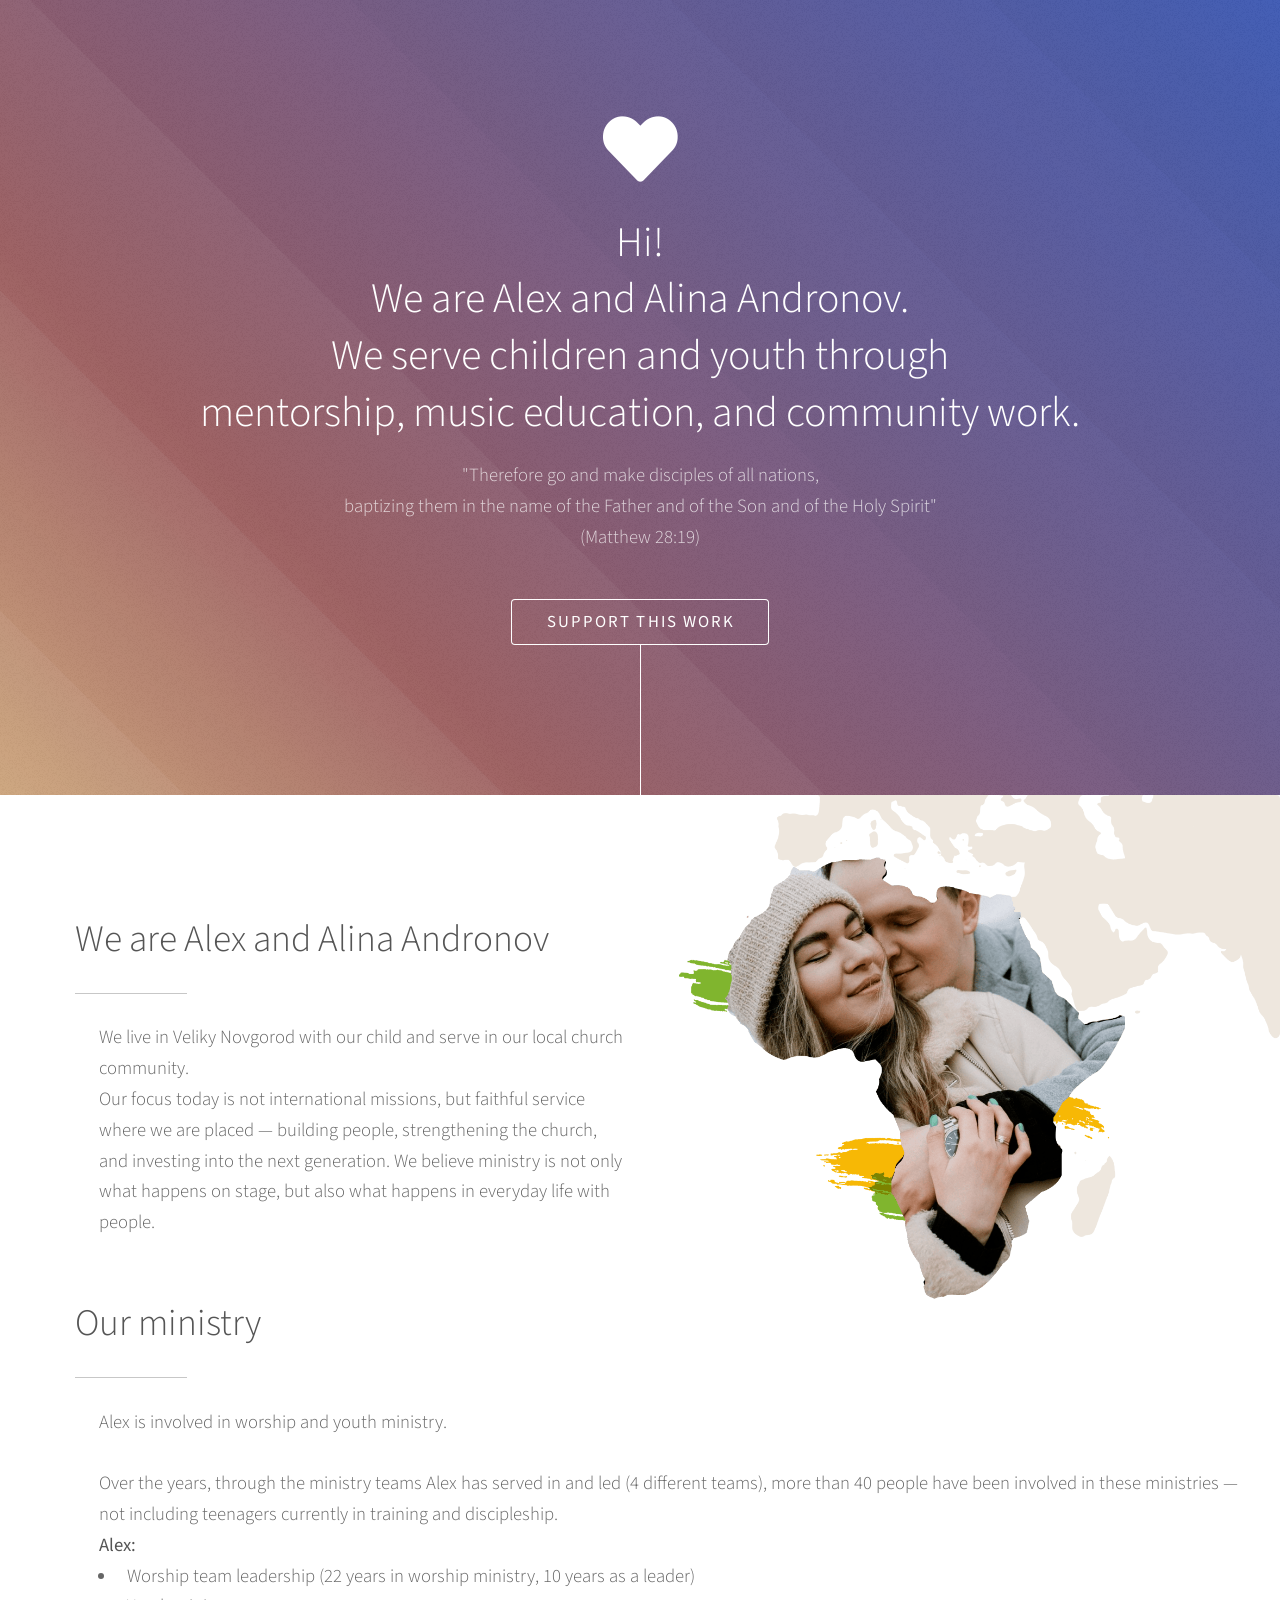
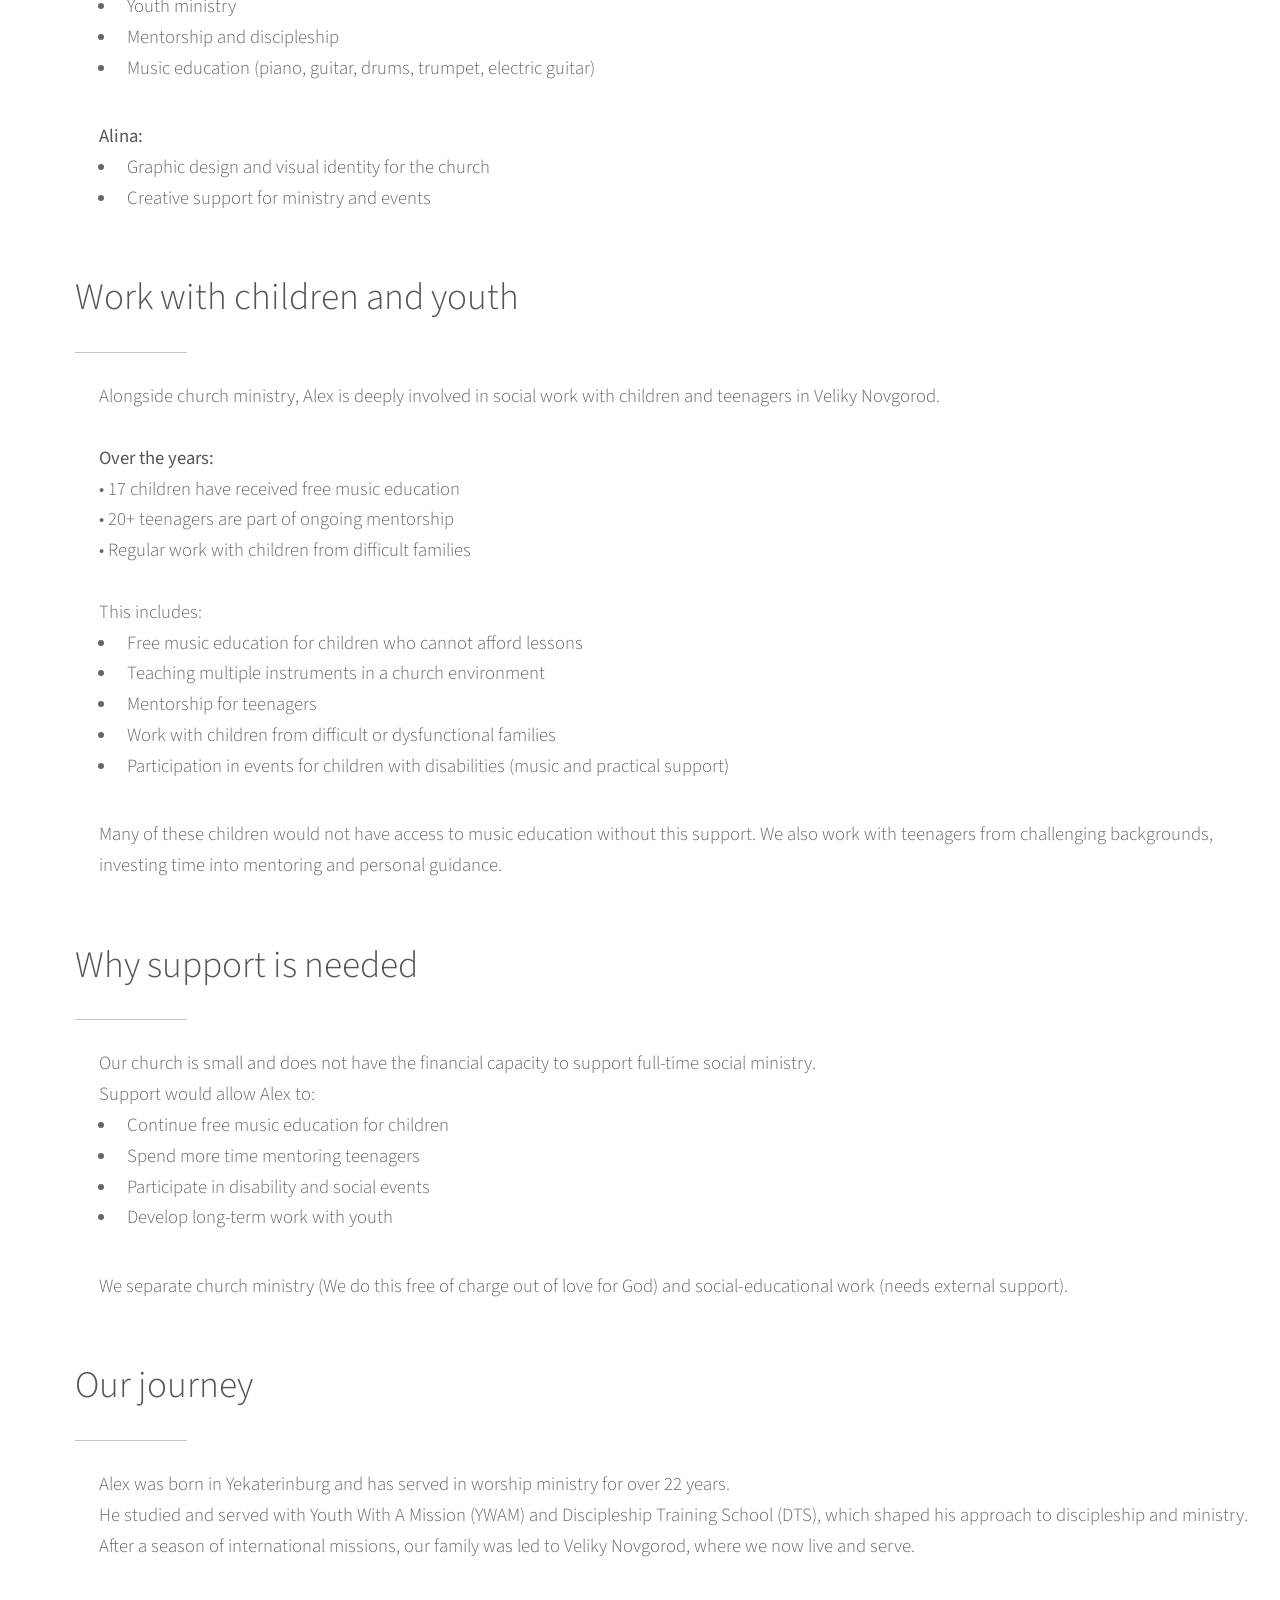
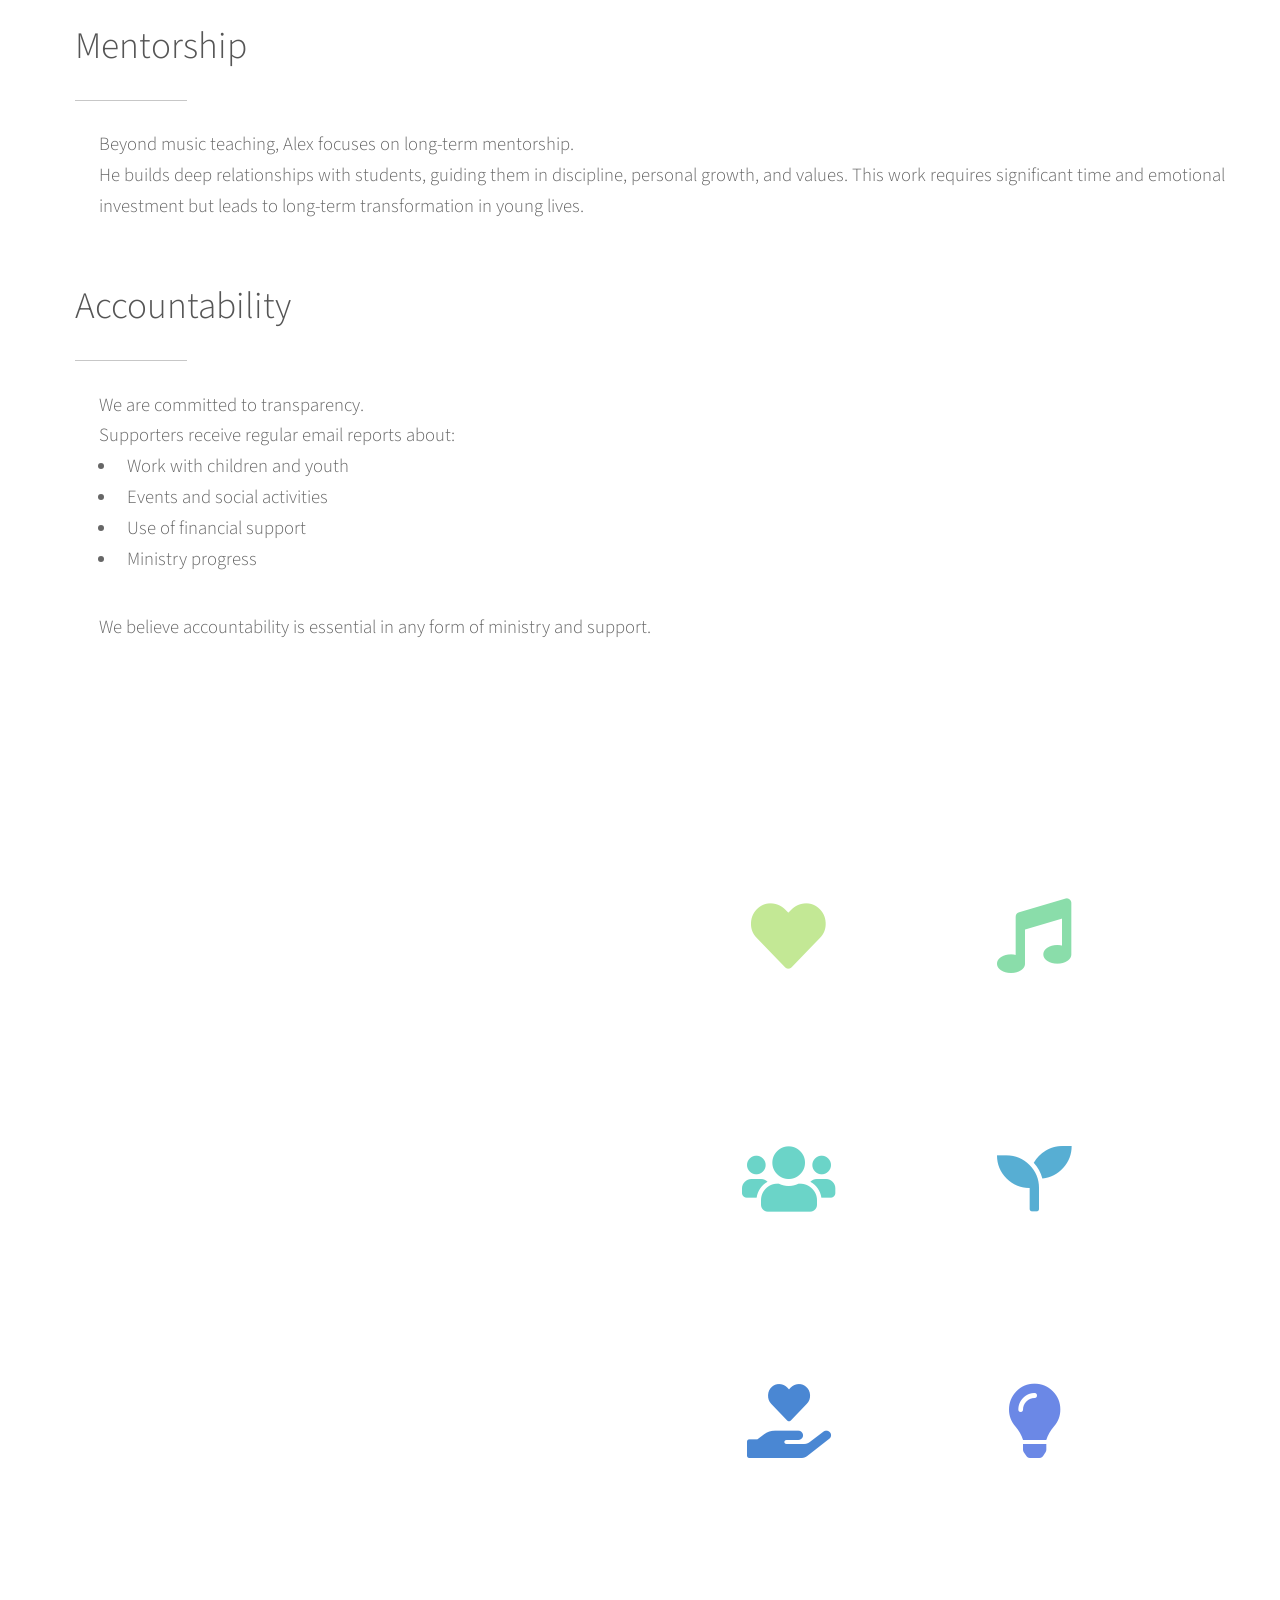
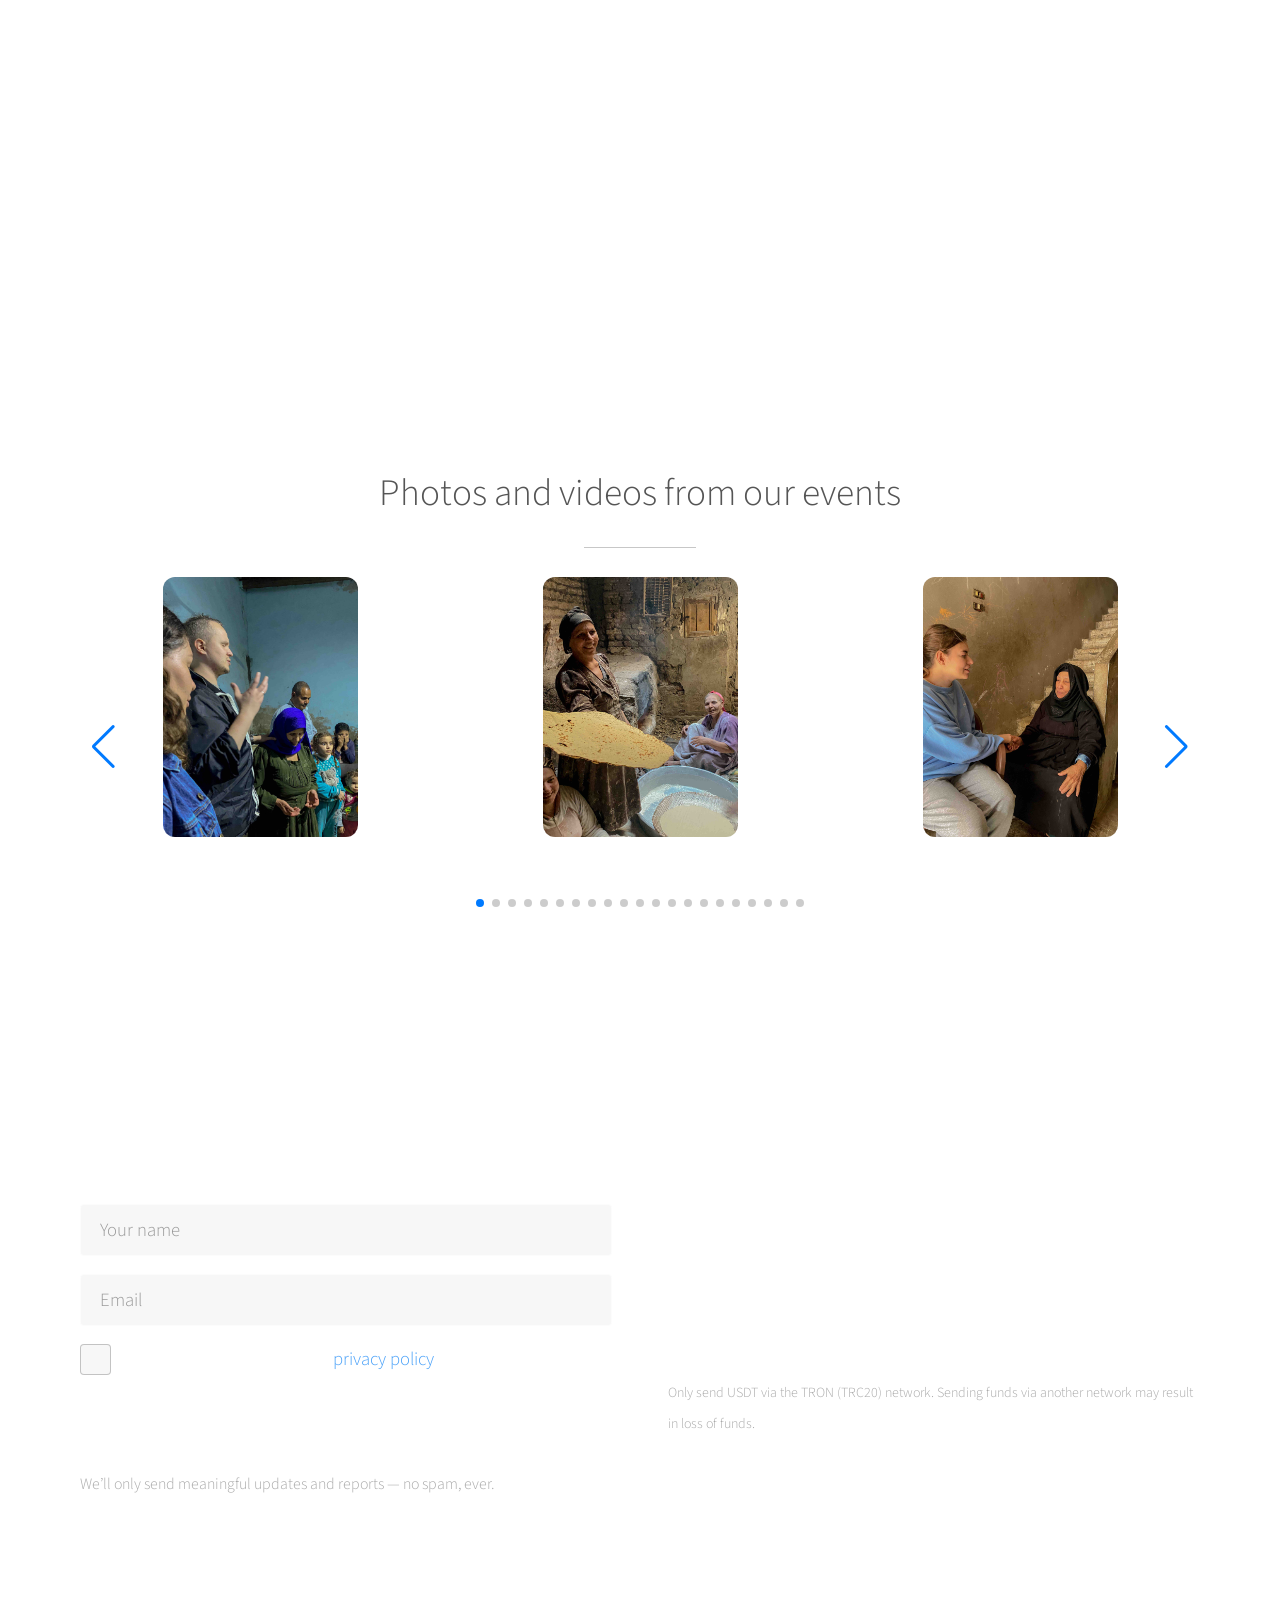
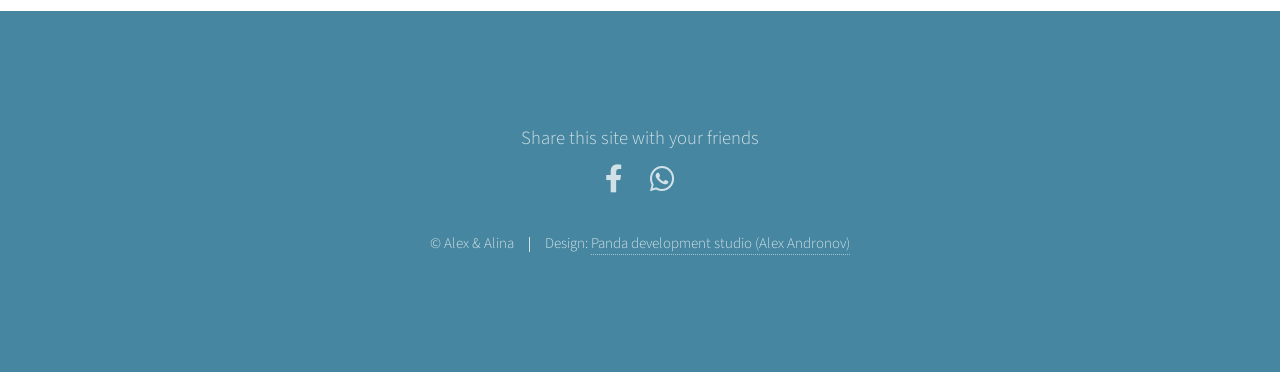
==== index.html @ 43c61931 "download_21_04_2026-1" ====
<!DOCTYPE HTML>

<html>
	<head>
		<title>Alex & Alina Andronov | Ministry, Teaching & Mentorship</title>

<meta charset="utf-8" />
<meta name="viewport" content="width=device-width, initial-scale=1, user-scalable=no" />

<meta name="description" content="Alex and Alina Andronov serve in local church ministry in Veliky Novgorod. Music education, worship leadership, youth mentoring, creative design, and social work with children and teenagers. Follow our journey and support our mission." />

<meta name="keywords" content="Alex and Alina Andronov, ministry, church, worship, mentorship, music education, youth ministry, Veliky Novgorod, discipleship, social work, Christian service" />

<meta name="author" content="Alex & Alina Andronov" />

<!-- IMPORTANT: new canonical URL -->
<link rel="canonical" href="https://alexandrandronov.github.io/alexandr_and_alina_missionaries/" />

<link rel="icon" type="image/x-icon" href="images/World.png" />

<!-- Open Graph -->
<meta property="og:type" content="website" />
<meta property="og:site_name" content="Alex & Alina Ministry" />
<meta property="og:title" content="Alex & Alina Andronov | Ministry, Teaching & Mentorship" />
<meta property="og:description" content="Church ministry, music education, youth mentoring, and social work with children in Veliky Novgorod. Follow our mission and support our work." />
<meta property="og:url" content="https://alexandrandronov.github.io/alexandr_and_alina_missionaries/" />
<meta property="og:image" content="https://alexandrandronov.github.io/alexandr_and_alina_missionaries/images/a_and_a.png" />
<meta property="og:image:width" content="1200" />
<meta property="og:image:height" content="630" />

<!-- Twitter Card -->
<meta name="twitter:card" content="summary_large_image" />
<meta name="twitter:title" content="Alex & Alina Andronov | Ministry & Mentorship" />
<meta name="twitter:description" content="Worship ministry, music education, youth mentoring, and creative service in Veliky Novgorod." />
<meta name="twitter:image" content="https://alexandrandronov.github.io/alexandr_and_alina_missionaries/images/a_and_a.png" />



<link rel="stylesheet" href="assets/css/main.css" />
<noscript><link rel="stylesheet" href="assets/css/noscript.css" /></noscript>






		<!-- Yandex.Metrika counter -->
		<script type="text/javascript" >
		   (function(m,e,t,r,i,k,a){m[i]=m[i]||function(){(m[i].a=m[i].a||[]).push(arguments)};
		   m[i].l=1*new Date();
		   for (var j = 0; j < document.scripts.length; j++) {if (document.scripts[j].src === r) { return; }}
		   k=e.createElement(t),a=e.getElementsByTagName(t)[0],k.async=1,k.src=r,a.parentNode.insertBefore(k,a)})
		   (window, document, "script", "https://mc.yandex.ru/metrika/tag.js", "ym");

		   ym(91811113, "init", {
		        clickmap:true,
		        trackLinks:true,
		        accurateTrackBounce:true,
		        webvisor:true
		   });
		</script>
		<noscript><div><img src="https://mc.yandex.ru/watch/91811113" style="position:absolute; left:-9999px;" alt="" /></div></noscript>
		<!-- /Yandex.Metrika counter -->





		<link rel="stylesheet" href="https://cdn.jsdelivr.net/npm/swiper@10/swiper-bundle.min.css"/>
<!-- Стили Fancybox -->
		<link rel="stylesheet" href="https://cdn.jsdelivr.net/npm/@fancyapps/ui@4.0/dist/fancybox.css" />


	</head>


	<body class="is-preload">

		<!-- Header -->
			<section id="header">
				<div class="inner">
					<span class="icon solid major far fa-heart"></span>
					<h1>Hi! <br>We are Alex and Alina Andronov. <br style="display: block;"><stong>We serve children and youth through <br> mentorship, music education, and community work.</stong></h1>
					<p>"Therefore go and make disciples of all nations,<br> baptizing them in the name of the Father and of the Son and of the Holy Spirit" <br>(Matthew 28:19)</p>
					<ul class="actions special">
						<li><a href="#four" class="button">Support this work</a></li>
					</ul>
				</div>
			</section>

		<!-- One -->
	<section id="one" class="main style1">
  <div style="width: 100%;" class="container main_div_1">
    <div class="row gtr-150">

      <!-- 🔹 БЛОК 1: КТО МЫ СЕЙЧАС -->
      <div class="learning_dts col-6 col-12-medium">
        <header class="major">
          <h2>We are Alex and Alina Andronov</h2>
        </header>

        <div class="section_show_more" style="padding: 0 24px;">
          We live in Veliky Novgorod with our child and serve in our local church community.

          <div class="hide_content">
            Our focus today is not international missions, but faithful service where we are placed — building people, strengthening the church, and investing into the next generation.

            We believe ministry is not only what happens on stage, but also what happens in everyday life with people.
          </div>
        </div>
      </div>

      <!-- фото -->
      <div style="margin: 0; padding: 0;" class="col-6 col-12-medium imp-medium">
        <span style="padding: 0; margin: 0;" class="image fit">
          <img src="images/a_and_a.png" alt="" />
        </span>
      </div>
    </div>

    <!-- 🔹 БЛОК 2: СЛУЖЕНИЕ -->
   <div style="margin-top: 0; margin-bottom: 60px;" class="learning_dts_2 col-6 col-12-medium section_show_more">

  <header class="major">
    <h2>Our ministry</h2>
  </header>

  <div style="padding: 0 24px;">
    Alex is involved in worship and youth ministry.

    <br><br>

    Over the years, through the ministry teams Alex has served in and led (4 different teams), more than 40 people have been involved in these ministries — not including teenagers currently in training and discipleship.

    <div class="hide_content">

      <strong>Alex:</strong>
      <ul>
        <li>Worship team leadership (22 years in worship ministry, 10 years as a leader)</li>
        <li>Youth ministry</li>
        <li>Mentorship and discipleship</li>
        <li>Music education (piano, guitar, drums, trumpet, electric guitar)</li>
      </ul>

      <strong>Alina:</strong>
      <ul>
        <li>Graphic design and visual identity for the church</li>
        <li>Creative support for ministry and events</li>
      </ul>

    </div>
  </div>

</div>

    <!-- 🔹 БЛОК 3: ДЕТИ И СОЦИАЛЬНАЯ РАБОТА -->
  <div style="margin-top: 0; margin-bottom: 60px;" class="learning_dts_2 col-6 col-12-medium section_show_more">

  <header class="major">
    <h2>Work with children and youth</h2>
  </header>

  <div style="padding: 0 24px;">

    Alongside church ministry, Alex is deeply involved in social work with children and teenagers in Veliky Novgorod.

    <br><br>

    <strong>Over the years:</strong><br>
    • 17 children have received free music education<br>
    • 20+ teenagers are part of ongoing mentorship<br>
    • Regular work with children from difficult families

    <div class="hide_content">

      <br>
      This includes:
      <ul>
        <li>Free music education for children who cannot afford lessons</li>
        <li>Teaching multiple instruments in a church environment</li>
        <li>Mentorship for teenagers</li>
        <li>Work with children from difficult or dysfunctional families</li>
        <li>Participation in events for children with disabilities (music and practical support)</li>
      </ul>

      Many of these children would not have access to music education without this support.

      We also work with teenagers from challenging backgrounds, investing time into mentoring and personal guidance.

    </div>
  </div>

</div>

    <!-- 🔹 БЛОК 4: ПОЧЕМУ НУЖНА ПОДДЕРЖКА -->
    <div style="margin-top: 0; margin-bottom: 60px;" class="learning_dts_2 col-6 col-12-medium section_show_more">

      <header class="major">
        <h2>Why support is needed</h2>
      </header>

      <div style="padding: 0 24px;">
        Our church is small and does not have the financial capacity to support full-time social ministry.

        <div class="hide_content">

          Support would allow Alex to:
          <ul>
            <li>Continue free music education for children</li>
            <li>Spend more time mentoring teenagers</li>
            <li>Participate in disability and social events</li>
            <li>Develop long-term work with youth</li>
          </ul>

          We separate church ministry (We do this free of charge out of love for God) and social-educational work (needs external support).

        </div>
      </div>


    </div>

    <!-- 🔹 БЛОК 5: ПУТЬ -->
    <div style="margin-top: 0; margin-bottom: 60px;" class="learning_dts_2 col-6 col-12-medium section_show_more">

      <header class="major">
        <h2>Our journey</h2>
      </header>

      <div style="padding: 0 24px;">
        Alex was born in Yekaterinburg and has served in worship ministry for over 22 years.

        <div class="hide_content">
          He studied and served with Youth With A Mission (YWAM) and Discipleship Training School (DTS), which shaped his approach to discipleship and ministry.

          After a season of international missions, our family was led to Veliky Novgorod, where we now live and serve.
        </div>
      </div>

    </div>

    <!-- 🔹 БЛОК 6: НАСТАВНИЧЕСТВО -->
    <div style="margin-top: 0; margin-bottom: 60px;" class="learning_dts_2 col-6 col-12-medium section_show_more">

      <header class="major">
        <h2>Mentorship</h2>
      </header>

      <div style="padding: 0 24px;">
        Beyond music teaching, Alex focuses on long-term mentorship.

        <div class="hide_content">
          He builds deep relationships with students, guiding them in discipline, personal growth, and values.

          This work requires significant time and emotional investment but leads to long-term transformation in young lives.
        </div>
      </div>

    </div>

    <!-- 🔹 БЛОК 7: ПОДОТЧЕТНОСТЬ -->
    <div style="margin-top: 0; margin-bottom: 60px;" class="learning_dts_2 col-6 col-12-medium section_show_more">

      <header class="major">
        <h2>Accountability</h2>
      </header>

      <div style="padding: 0 24px;">
        We are committed to transparency.

        <div class="hide_content">
          Supporters receive regular email reports about:
          <ul>
            <li>Work with children and youth</li>
            <li>Events and social activities</li>
            <li>Use of financial support</li>
            <li>Ministry progress</li>
          </ul>

          We believe accountability is essential in any form of ministry and support.
        </div>
      </div>


    </div>

  </div>
</section>





<!-- Two -->
<section id="two" class="main style2">
  <div class="container">
    <div class="row gtr-150">

      <div class="col-6 col-12-medium">

        <header class="header_for_mobile major">
          <h2>How we serve in practice</h2>
        </header>

        <br>

        <header class="header_for_mobile major">
          <h3>Alex</h3>
        </header>

        <p><b>Areas of ministry and service:</b></p>

        <ul>
          <li>Worship ministry leadership in the local church</li>
          <li>Music education as part of discipleship and mentoring</li>
          <li>Youth ministry and personal guidance</li>
          <li>Mentorship and long-term discipleship relationships</li>
        </ul>

        <p>
          Music is not just a skill — it is a tool for building relationships, shaping character, and walking alongside people in their personal growth journey.
        </p>

        <header class="header_for_mobile major">
          <h3>Alina</h3>
        </header>

        <p><b>Creative service in ministry:</b></p>

        <ul>
          <li>Graphic design and visual identity for the church</li>
          <li>Creative support for events and ministry activities</li>
          <li>Visual communication for outreach and community projects</li>
        </ul>

        <p>
          Her work helps the church communicate clearly and beautifully, supporting both internal ministry and external outreach.
        </p>

        <ul class="actions special">
          <li><a href="index.html#four" class="button wide">Support</a></li>
        </ul>

      </div>

      <div class="col-6 col-12-medium">
        <ul class="we_can major-icons">
          <li><span class="icon solid style1 major fa-heart"></span></li>
          <li><span class="icon solid style2 major fa-music"></span></li>
          <li><span class="icon solid style3 major fa-users"></span></li>
          <li><span class="icon solid style4 major fa-seedling"></span></li>
          <li><span class="icon solid style5 major fa-hand-holding-heart"></span></li>
          <li><span class="icon solid style6 major fa-lightbulb"></span></li>
        </ul>
      </div>

    </div>
  </div>
</section>





	<!-- Three -->
<section id="three" class="main style1 special">
  <div class="container container_slider">
    <header class="major">
      <h2>Photos and videos from our events</h2>
    </header>

    <div class="swiper myGallerySwiper">
      <div class="swiper-wrapper">

        <div class="swiper-slide">
          <a class="gallery-item" data-fancybox="gallery" data-type="image" href="images/photo_12.jpg">
            <img src="images/photo_12.jpg" alt="">
          </a>
        </div>

        <div class="swiper-slide">
          <a class="gallery-item" data-fancybox="gallery" data-type="image" href="images/photo_13.jpg">
            <img src="images/photo_13.jpg" alt="">
          </a>
        </div>

        <div class="swiper-slide">
          <a class="gallery-item" data-fancybox="gallery" data-type="image" href="images/photo_14.jpg">
            <img src="images/photo_14.jpg" alt="">
          </a>
        </div>

        <div class="swiper-slide">
          <a class="gallery-item" data-fancybox="gallery" data-type="image" href="images/photo_23.jpg">
            <img src="images/photo_23.jpg" alt="">
          </a>
        </div>

        <div class="swiper-slide">
          <a class="gallery-item" data-fancybox="gallery" data-type="image" href="images/photo_24.jpg">
            <img src="images/photo_24.jpg" alt="">
          </a>
        </div>

        <div class="swiper-slide">
          <a class="gallery-item" data-fancybox="gallery" data-type="image" href="images/photo_25.jpg">
            <img src="images/photo_25.jpg" alt="">
          </a>
        </div>

        <div class="swiper-slide">
          <a class="gallery-item" data-fancybox="gallery" data-type="image" href="images/photo_26.jpg">
            <img src="images/photo_26.jpg" alt="">
          </a>
        </div>

        <div class="swiper-slide">
          <a class="gallery-item" data-fancybox="gallery" data-type="image" href="images/photo_27.jpg">
            <img src="images/photo_27.jpg" alt="">
          </a>
        </div>

        <div class="swiper-slide">
          <a class="gallery-item" data-fancybox="gallery" data-type="image" href="images/photo_3.jpg">
            <img src="images/photo_3.jpg" alt="">
          </a>
        </div>

        <div class="swiper-slide">
          <a class="gallery-item" data-fancybox="gallery" data-type="image" href="images/photo_18.jpg">
            <img src="images/photo_18.jpg" alt="">
          </a>
        </div>

        <div class="swiper-slide">
          <a class="gallery-item" data-fancybox="gallery" data-type="image" href="images/photo_19.jpg">
            <img src="images/photo_19.jpg" alt="">
          </a>
        </div>

        <div class="swiper-slide">
          <a class="gallery-item" data-fancybox="gallery" data-type="image" href="images/photo_20.jpg">
            <img src="images/photo_20.jpg" alt="">
          </a>
        </div>

        <div class="swiper-slide">
          <a class="gallery-item" data-fancybox="gallery" data-type="image" href="images/photo_21.jpg">
            <img src="images/photo_21.jpg" alt="">
          </a>
        </div>

        <div class="swiper-slide">
          <a class="gallery-item" data-fancybox="gallery" data-type="image" href="images/photo_22.jpg">
            <img src="images/photo_22.jpg" alt="">
          </a>
        </div>

        <div class="swiper-slide">
          <a class="gallery-item" data-fancybox="gallery" data-type="image" href="images/photo_5.jpg">
            <img src="images/photo_5.jpg" alt="">
          </a>
        </div>

        <div class="swiper-slide">
          <a class="gallery-item" data-fancybox="gallery" data-type="image" href="images/photo_15.jpg">
            <img src="images/photo_15.jpg" alt="">
          </a>
        </div>

        <div class="swiper-slide">
          <a class="gallery-item" data-fancybox="gallery" data-type="image" href="images/photo_16.jpg">
            <img src="images/photo_16.jpg" alt="">
          </a>
        </div>

        <div class="swiper-slide">
          <a class="gallery-item" data-fancybox="gallery" data-type="image" href="images/photo_17.jpg">
            <img src="images/photo_17.jpg" alt="">
          </a>
        </div>

        <div class="swiper-slide">
          <a class="gallery-item" data-fancybox="gallery" data-type="image" href="images/photo_11.jpg">
            <img src="images/photo_11.jpg" alt="">
          </a>
        </div>

        <div class="swiper-slide">
          <a class="gallery-item" data-fancybox="gallery" data-type="image" href="images/photo_7.jpg">
            <img src="images/photo_7.jpg" alt="">
          </a>
        </div>

        <div class="swiper-slide">
          <a class="gallery-item" data-fancybox="gallery" data-type="image" href="images/photo_8.jpg">
            <img src="images/photo_8.jpg" alt="">
          </a>
        </div>

      </div>

      <!-- controls -->
      <div class="swiper-button-prev"></div>
      <div class="swiper-button-next"></div>
      <div class="swiper-pagination"></div>

    </div>
  </div>
</section>


<style>
.myGallerySwiper {
  width: 100%;
  padding-bottom: 80px; 
}

.myGallerySwiper .swiper-slide {
  display: flex;
  justify-content: center;
  align-items: center;
}

.myGallerySwiper img {
  width: 100%;
  height: 260px;
  object-fit: cover;
  border-radius: 12px;
  display: block;
}

 /* пагинация */
.myGallerySwiper .swiper-pagination {
  bottom: 0 !important;  
  top: auto !important;
  position: absolute;
}

/* если точки всё равно мешают — можно чуть поднять */
.myGallerySwiper .swiper-pagination {
  transform: translateY(0px);
}

  .container_slider img:focus {
  outline: none !important;
	}
	a:visited {
	  outline: none;
	}
	.container_slider img:focus {
	  outline: none !important;
	}

.container_slider img:focus, 
.container_slider img:active {
  outline: none !important;
}

a:focus, 
a:active {
  outline: none !important;
}

a:visited {
  outline: none;
}
.container_slider a, .container_slider img {
	text-decoration: none !important;
	border: none !important;
}
</style>










			<!-- form for subscribe -->
			<section id="four" class="main style2">
				<div class="container">
					<div class="row gtr-150">
					<div class="col-6 col-12-medium">
						
				<h3>
				If you’d like to support us or receive updates about our ministry, feel free to leave your email
				</h3>
				<form id="contactForm">
						<div class="row gtr-uniform gtr-50">

							<div class="col-12 col-12-xsmall">
								<input type="text" id="name" name="name" required placeholder="Your name" />
							</div>

							<div class="col-12 col-12-xsmall">
								<input type="email" id="email" name="email" required placeholder="Email" />
							</div>

							<div class="col-12">
								<input type="checkbox" id="consent" required>
								<label style="color: white;" for="consent">
									I agree to the privacy policy
									<a href="privacy-policy.html" style="color:#4CA2F8;">
										privacy policy
									</a>
								</label>
							</div>

							<div class="col-12">
								<ul class="actions special">
									<li>
										<button type="submit" class="button wide">
											Send
										</button>
									</li>
								</ul>
							</div>

							<div class="col-12">
								<p style="font-size: 0.85em; color: #aaa; margin-top: 10px;">
								We’ll only send meaningful updates and reports — no spam, ever.
								</p>
							</div>

						</div>
					</form>

<!-- 					<p style="margin-bottom: 10px;">We are also on social networks</p>
					<ul class="icons">
						<li><a href="https://www.instagram.com/andronov_alexandr/" class="icon brands alt fa-instagram" target="blank_"> Alex inst</a></li>
						<li><a href="https://www.instagram.com/alina.andronova_/" class="icon brands alt fa-instagram" target="blank_"> Alina inst</a></li>
					</ul> -->
				</div>



				<div class="col-6 col-12-medium">

					  <div class="main_support main special">

					    <h3>
					      If you would like to support our family financially, you can do so using cryptocurrency (USDT)
					    </h3>

					    <p style="margin-bottom: 10px;">
					      Please make sure to use the correct network when sending funds.
					    </p>

					    <p style="margin-bottom: 0;">
					      <strong>Asset:</strong> USDT
					    </p>

					    <p style="margin-bottom: 0;">
					      <strong>Network:</strong> TRON (TRC20)
					    </p>

					    <p style="margin-bottom: 0;">
					      <strong>Wallet address:</strong>
					    </p>

					    <div class="wrapper_for_number_wallet">
					      <p id="text_for_copy" style="font-size: 14px; margin: 0;">
					        TLf8BEgxqNnPxD4bpNH6rViqe6uPh2f5ow
					      </p>
					      <button class="button_copy" id="copy">
					        <i class="fas fa-copy"></i>
					      </button>
					    </div>

					    <p style="font-size: 14px; margin-top: 10px; color: #aaa;">
					      Only send USDT via the TRON (TRC20) network. Sending funds via another network may result in loss of funds.
					    </p>

					  </div>
					</div>
 
			</div>
			</div>
			</section>




<div id="copyToast" class="copy-toast">Copied ✔</div>


<script>
	document.getElementById('copy').addEventListener('click', function () {
  const walletText = document.getElementById('text_for_copy').innerText;

  navigator.clipboard.writeText(walletText).then(() => {
    showCopyToast();
  });
});

function showCopyToast() {
  const toast = document.getElementById('copyToast');

  toast.classList.add('show');

  setTimeout(() => {
    toast.classList.remove('show');
  }, 1500);
}
</script>













<!-- SUCCESS -->
<div style="z-index: 3;" class="mainreg-popup-notification" id="mainregSuccessPopup">
  <div class="mainreg-popup-content">
    <p>Your request has been successfully submitted! ✅<br><br>
    We will contact you shortly 📧</p>
    <button class="mainreg-popup-close-btn" onclick="closePopup('mainregSuccessPopup')">Close</button>
  </div>
</div>

<!-- ERROR -->
<div style="z-index: 2;" class="mainreg-popup-notification" id="mainregErrorPopup">
  <div class="mainreg-popup-content">
    <p>Submission failed ⚠️<br><br>Please try again later</p>
    <button class="mainreg-popup-close-btn" onclick="closePopup('mainregErrorPopup')">Close</button>
  </div>
</div>

<!-- LOADING -->
<div style="z-index: 1;" class="mainreg-popup-notification" id="mainregLoadingPopup">
  <div class="mainreg-popup-content">
    <p><span class="loading-icon">⏳</span>Sending data...<br>Please wait...</p>
  </div>
</div>



<script>
const scriptURL = 'https://script.google.com/macros/s/AKfycbwNkKJ-9nQO0ojvkdZ91oqJJSTqOKtVhve7hClQVE2Y1I4wfAFA7_UFC5GrVYpjPpQi/exec';

document.getElementById('contactForm').addEventListener('submit', function(e) {
  e.preventDefault();

   // Показать уведомление ожидания на 3 секунды
  const loadingPopupId = 'mainregLoadingPopup';
  showPopup(loadingPopupId);
  setTimeout(() => closePopup(loadingPopupId), 5000);

  const formData = {
    name: document.getElementById('name').value.trim(),
    email: document.getElementById('email').value.trim(),
    consent: document.getElementById('consent').checked ? "✅ Yes" : "❌ No"
  };

  fetch(scriptURL, {
    method: 'POST',
    body: JSON.stringify(formData)
  })
  .then(res => res.text())
  .then(() => {
    showPopup('mainregSuccessPopup');
    document.getElementById('contactForm').reset();
  })
  .catch(() => {
    showPopup('mainregErrorPopup');
  });
});

function showPopup(id) {
  const el = document.getElementById(id);
  el.style.display = 'block';

  setTimeout(() => {
    el.style.display = 'none';
  }, 5000);
}

function closePopup(id) {
  document.getElementById(id).style.display = 'none';
}


// ========================
// КАПИТАЛИЗАЦИЯ ПЕРВОЙ БУКВЫ
// ========================
function capitalizeFirstLetter(input) {
    input.value = input.value.split(" ").map(w => w.charAt(0).toUpperCase() + w.slice(1).toLowerCase()).join(" ");
}

['name'].forEach(id => {
    const el = document.getElementById(id);
    if (el) el.addEventListener('blur', () => capitalizeFirstLetter(el));
});
</script>







		<!-- Footer -->
			<section id="footer">
				<div style="margin-bottom: 10px;">Share this site with your friends</div>
				<ul class="icons">
					<li><a href="https://www.facebook.com/sharer/sharer.php?u=ywam-rostov.github.io/alexandr_and_alina" class="icon brands alt fa-facebook-f" target="blank_"><span class="label">Facebook</span></a></li>
					<li><a href="https://wa.me/?text=ywam-rostov.github.io/alexandr_and_alina" class="icon brands alt fa-whatsapp" target="blank_"><span class="label">whatsapp</span></a></li>
				</ul>
				<ul class="copyright">
					<li>&copy; Alex & Alina</li><li>Design: <a href="https://pandadevco.com" target="blank_">Panda development studio (Alex Andronov)</a></li>
				</ul>
			</section>

		<!-- Scripts -->
			<script src="assets/js/jquery.min.js"></script>
			<script src="assets/js/jquery.scrolly.min.js"></script>
			<script src="assets/js/browser.min.js"></script>
			<script src="assets/js/breakpoints.min.js"></script>
			<script src="assets/js/util.js"></script>
			<script src="assets/js/main.js"></script>






<!-- carousel карусель -->
<!-- Скрипт Fancybox -->
<script src="https://cdn.jsdelivr.net/npm/@fancyapps/ui@4.0/dist/fancybox.umd.js"></script>
<script src="https://cdn.jsdelivr.net/npm/swiper@10/swiper-bundle.min.js"></script>

<script>
document.addEventListener("DOMContentLoaded", function () {

  const swiper = new Swiper('.myGallerySwiper', {
    loop: true,

    slidesPerView: 1,
    spaceBetween: 20,

    autoplay: {
      delay: 4000,
      disableOnInteraction: false,
    },

    navigation: {
      nextEl: '.swiper-button-next',
      prevEl: '.swiper-button-prev',
    },

    pagination: {
      el: '.swiper-pagination',
      clickable: true,
    },

    breakpoints: {
      768: {
        slidesPerView: 2,
      },
      1024: {
        slidesPerView: 3,
      },
    }
  });

});
</script>

<!-- carousel карусель fancybox -->
<script>
	document.addEventListener("DOMContentLoaded", function () {
  // Инициализация Fancybox
 Fancybox.bind('[data-fancybox="gallery"]', {

  loop: true,

  Carousel: {
    preload: 5 
  },

  arrows: true,
  infobar: true,
  toolbar: true,

  buttons: ['zoom', 'close'],

  transitionEffect: 'fade',
  transitionDuration: 300,

  closeClick: 'outside',

  keyboard: true,
  zoom: true,

  Thumbs: true,

  Toolbar: {
    display: ["counter", "zoom", "fullscreen", "close"]
  },

  dragToClose: true
});
});
</script>

	</body>
</html>
---- assets/css/main.css ----
@import url("fontawesome-all.min.css");
@import url("https://fonts.googleapis.com/css?family=Source+Sans+Pro:300,300italic,400,400italic");



html, body, div, span, applet, object,
iframe, h1, h2, h3, h4, h5, h6, p, blockquote,
pre, a, abbr, acronym, address, big, cite,
code, del, dfn, em, img, ins, kbd, q, s, samp,
small, strike, strong, sub, sup, tt, var, b,
u, i, center, dl, dt, dd, ol, ul, li, fieldset,
form, label, legend, table, caption, tbody,
tfoot, thead, tr, th, td, article, aside,
canvas, details, embed, figure, figcaption,
footer, header, hgroup, menu, nav, output, ruby,
section, summary, time, mark, audio, video {
	margin: 0;
	padding: 0;
	border: 0;
	font-size: 100%;
	font: inherit;
	vertical-align: baseline;}

article, aside, details, figcaption, figure,
footer, header, hgroup, menu, nav, section {
	display: block;}

body {
	line-height: 1;
}

ol, ul {
	list-style: none;
}

blockquote, q {
	quotes: none;
}

	blockquote:before, blockquote:after, q:before, q:after {
		content: '';
		content: none;
	}

table {
	border-collapse: collapse;
	border-spacing: 0;
}

body {
	-webkit-text-size-adjust: none;
}

mark {
	background-color: transparent;
	color: inherit;
}

input::-moz-focus-inner {
	border: 0;
	padding: 0;
}

input, select, textarea {
	-moz-appearance: none;
	-webkit-appearance: none;
	-ms-appearance: none;
	appearance: none;
}

/* Basic */

	html {
		box-sizing: border-box;
	}

	*, *:before, *:after {
		box-sizing: inherit;
	}

	body {
		background: #fff;
	}

		body.is-preload *, body.is-preload *:before, body.is-preload *:after {
			-moz-animation: none !important;
			-webkit-animation: none !important;
			-ms-animation: none !important;
			animation: none !important;
			-moz-transition: none !important;
			-webkit-transition: none !important;
			-ms-transition: none !important;
			transition: none !important;
		}

	body, input, select, textarea {
		color: #666;
		font-family: "Source Sans Pro", Helvetica, sans-serif;
		font-size: 16pt;
		font-weight: 300;
		line-height: 1.65em;
	}

	a {
		-moz-transition: color 0.2s ease-in-out, border-color 0.2s ease-in-out;
		-webkit-transition: color 0.2s ease-in-out, border-color 0.2s ease-in-out;
		-ms-transition: color 0.2s ease-in-out, border-color 0.2s ease-in-out;
		transition: color 0.2s ease-in-out, border-color 0.2s ease-in-out;
		border-bottom: dotted 1px #666;
		color: inherit;
		text-decoration: none;
	}

		a:hover {
			border-bottom-color: transparent !important;
			color: #6bd4c8;
		}

	strong, b {
		color: #555;
		font-weight: 400;
	}

	em, i {
		font-style: italic;
	}

	p {
		margin: 0 0 2em 0;
	}

	h1, h2, h3, h4, h5, h6 {
		color: #555;
		line-height: 1em;
		margin: 0 0 1em 0;
	}

		h1 a, h2 a, h3 a, h4 a, h5 a, h6 a {
			color: inherit;
			text-decoration: none;
		}

	h1 {
		font-size: 2.25em;
		line-height: 1.35em;
	}

	h2 {
		font-size: 2em;
		line-height: 1.35em;
	}

	h3 {
		font-size: 1.35em;
		line-height: 1.5em;
	}

	h4 {
		font-size: 1.25em;
		line-height: 1.5em;
	}

	h5 {
		font-size: 0.9em;
		line-height: 1.5em;
	}

	h6 {
		font-size: 0.7em;
		line-height: 1.5em;
	}

	sub {
		font-size: 0.8em;
		position: relative;
		top: 0.5em;
	}

	sup {
		font-size: 0.8em;
		position: relative;
		top: -0.5em;
	}

	hr {
		border: 0;
		border-bottom: solid 1px rgba(144, 144, 144, 0.5);
		margin: 2em 0;
	}

		hr.major {
			margin: 3em 0;
		}

	blockquote {
		border-left: solid 4px rgba(144, 144, 144, 0.5);
		font-style: italic;
		margin: 0 0 2em 0;
		padding: 0.5em 0 0.5em 2em;
	}

	code {
		background: rgba(144, 144, 144, 0.075);
		border-radius: 4px;
		border: solid 1px rgba(144, 144, 144, 0.5);
		font-family: "Courier New", monospace;
		font-size: 0.9em;
		margin: 0 0.25em;
		padding: 0.25em 0.65em;
	}

	pre {
		-webkit-overflow-scrolling: touch;
		font-family: "Courier New", monospace;
		font-size: 0.9em;
		margin: 0 0 2em 0;
	}

		pre code {
			display: block;
			line-height: 1.75em;
			padding: 1em 1.5em;
			overflow-x: auto;
		}

	.align-left {
		text-align: left;
	}

	.align-center {
		text-align: center;
	}

	.align-right {
		text-align: right;
	}

/* Container */

	.container {
		margin: 0 auto;
		max-width: calc(100% - 4em);
		width: 60em;
	}

		.container.xsmall {
			width: 15em;
		}

		.container.small {
			width: 30em;
		}

		.container.medium {
			width: 45em;
		}

		.container.large {
			width: 75em;
		}

		.container.xlarge {
			width: 90em;
		}

		.container.max {
			width: 100%;
		}

		@media screen and (max-width: 980px) {

			.container {
				max-width: 100% !important;
				width: 100% !important;
			}

		}

		@media screen and (max-width: 480px) {

			.container {
				max-width: calc(100% - 3em);
			}

		}

/* Row */

	.row {
		display: flex;
		flex-wrap: wrap;
		box-sizing: border-box;
		align-items: stretch;
	}

		.row > * {
			box-sizing: border-box;
		}

		.row.gtr-uniform > * > :last-child {
			margin-bottom: 0;
		}

		.row.aln-left {
			justify-content: flex-start;
		}

		.row.aln-center {
			justify-content: center;
		}

		.row.aln-right {
			justify-content: flex-end;
		}

		.row.aln-top {
			align-items: flex-start;
		}

		.row.aln-middle {
			align-items: center;
		}

		.row.aln-bottom {
			align-items: flex-end;
		}

		.row > .imp {
			order: -1;
		}

		.row > .col-1 {
			width: 8.33333%;
		}

		.row > .off-1 {
			margin-left: 8.33333%;
		}

		.row > .col-2 {
			width: 16.66667%;
		}

		.row > .off-2 {
			margin-left: 16.66667%;
		}

		.row > .col-3 {
			width: 25%;
		}

		.row > .off-3 {
			margin-left: 25%;
		}

		.row > .col-4 {
			width: 33.33333%;
		}

		.row > .off-4 {
			margin-left: 33.33333%;
		}

		.row > .col-5 {
			width: 41.66667%;
		}

		.row > .off-5 {
			margin-left: 41.66667%;
		}

		.row > .col-6 {
			width: 50%;
		}

		.row > .off-6 {
			margin-left: 50%;
		}

		.row > .col-7 {
			width: 58.33333%;
		}

		.row > .off-7 {
			margin-left: 58.33333%;
		}

		.row > .col-8 {
			width: 66.66667%;
		}

		.row > .off-8 {
			margin-left: 66.66667%;
		}

		.row > .col-9 {
			width: 75%;
		}

		.row > .off-9 {
			margin-left: 75%;
		}

		.row > .col-10 {
			width: 83.33333%;
		}

		.row > .off-10 {
			margin-left: 83.33333%;
		}

		.row > .col-11 {
			width: 91.66667%;
		}

		.row > .off-11 {
			margin-left: 91.66667%;
		}

		.row > .col-12 {
			width: 100%;
		}

		.row > .off-12 {
			margin-left: 100%;
		}

		.row.gtr-0 {
			margin-top: 0;
			margin-left: 0em;
		}

			.row.gtr-0 > * {
				padding: 0 0 0 0em;
			}

			.row.gtr-0.gtr-uniform {
				margin-top: 0em;
			}

				.row.gtr-0.gtr-uniform > * {
					padding-top: 0em;
				}

		.row.gtr-25 {
			margin-top: 0;
			margin-left: -0.5em;
		}

			.row.gtr-25 > * {
				padding: 0 0 0 0.5em;
			}

			.row.gtr-25.gtr-uniform {
				margin-top: -0.5em;
			}

				.row.gtr-25.gtr-uniform > * {
					padding-top: 0.5em;
				}

		.row.gtr-50 {
			margin-top: 0;
			margin-left: -1em;
		}

			.row.gtr-50 > * {
				padding: 0 0 0 1em;
			}

			.row.gtr-50.gtr-uniform {
				margin-top: -1em;
			}

				.row.gtr-50.gtr-uniform > * {
					padding-top: 1em;
				}

		.row {
			margin-top: 0;
			margin-left: -2em;
		}

			.row > * {
				padding: 0 0 0 2em;
			}

			.row.gtr-uniform {
				margin-top: -2em;
			}

				.row.gtr-uniform > * {
					padding-top: 2em;
				}

		.row.gtr-150 {
			margin-top: 0;
			margin-left: -3em;
		}

			.row.gtr-150 > * {
				padding: 0 0 0 3em;
			}

			.row.gtr-150.gtr-uniform {
				margin-top: -3em;
			}

				.row.gtr-150.gtr-uniform > * {
					padding-top: 3em;
				}

		.row.gtr-200 {
			margin-top: 0;
			margin-left: -4em;
		}

			.row.gtr-200 > * {
				padding: 0 0 0 4em;
			}

			.row.gtr-200.gtr-uniform {
				margin-top: -4em;
			}

				.row.gtr-200.gtr-uniform > * {
					padding-top: 4em;
				}

		@media screen and (max-width: 1680px) {

			.row {
				display: flex;
				flex-wrap: wrap;
				box-sizing: border-box;
				align-items: stretch;
			}

				.row > * {
					box-sizing: border-box;
				}

				.row.gtr-uniform > * > :last-child {
					margin-bottom: 0;
				}

				.row.aln-left {
					justify-content: flex-start;
				}

				.row.aln-center {
					justify-content: center;
				}

				.row.aln-right {
					justify-content: flex-end;
				}

				.row.aln-top {
					align-items: flex-start;
				}

				.row.aln-middle {
					align-items: center;
				}

				.row.aln-bottom {
					align-items: flex-end;
				}

				.row > .imp-xlarge {
					order: -1;
				}

				.row > .col-1-xlarge {
					width: 8.33333%;
				}

				.row > .off-1-xlarge {
					margin-left: 8.33333%;
				}

				.row > .col-2-xlarge {
					width: 16.66667%;
				}

				.row > .off-2-xlarge {
					margin-left: 16.66667%;
				}

				.row > .col-3-xlarge {
					width: 25%;
				}

				.row > .off-3-xlarge {
					margin-left: 25%;
				}

				.row > .col-4-xlarge {
					width: 33.33333%;
				}

				.row > .off-4-xlarge {
					margin-left: 33.33333%;
				}

				.row > .col-5-xlarge {
					width: 41.66667%;
				}

				.row > .off-5-xlarge {
					margin-left: 41.66667%;
				}

				.row > .col-6-xlarge {
					width: 50%;
				}

				.row > .off-6-xlarge {
					margin-left: 50%;
				}

				.row > .col-7-xlarge {
					width: 58.33333%;
				}

				.row > .off-7-xlarge {
					margin-left: 58.33333%;
				}

				.row > .col-8-xlarge {
					width: 66.66667%;
				}

				.row > .off-8-xlarge {
					margin-left: 66.66667%;
				}

				.row > .col-9-xlarge {
					width: 75%;
				}

				.row > .off-9-xlarge {
					margin-left: 75%;
				}

				.row > .col-10-xlarge {
					width: 83.33333%;
				}

				.row > .off-10-xlarge {
					margin-left: 83.33333%;
				}

				.row > .col-11-xlarge {
					width: 91.66667%;
				}

				.row > .off-11-xlarge {
					margin-left: 91.66667%;
				}

				.row > .col-12-xlarge {
					width: 100%;
				}

				.row > .off-12-xlarge {
					margin-left: 100%;
				}

				.row.gtr-0 {
					margin-top: 0;
					margin-left: 0em;
				}

					.row.gtr-0 > * {
						padding: 0 0 0 0em;
					}

					.row.gtr-0.gtr-uniform {
						margin-top: 0em;
					}

						.row.gtr-0.gtr-uniform > * {
							padding-top: 0em;
						}

				.row.gtr-25 {
					margin-top: 0;
					margin-left: -0.5em;
				}

					.row.gtr-25 > * {
						padding: 0 0 0 0.5em;
					}

					.row.gtr-25.gtr-uniform {
						margin-top: -0.5em;
					}

						.row.gtr-25.gtr-uniform > * {
							padding-top: 0.5em;
						}

				.row.gtr-50 {
					margin-top: 0;
					margin-left: -1em;
				}

					.row.gtr-50 > * {
						padding: 0 0 0 1em;
					}

					.row.gtr-50.gtr-uniform {
						margin-top: -1em;
					}

						.row.gtr-50.gtr-uniform > * {
							padding-top: 1em;
						}

				.row {
					margin-top: 0;
					margin-left: -2em;
				}

					.row > * {
						padding: 0 0 0 2em;
					}

					.row.gtr-uniform {
						margin-top: -2em;
					}

						.row.gtr-uniform > * {
							padding-top: 2em;
						}

				.row.gtr-150 {
					margin-top: 0;
					margin-left: -3em;
				}

					.row.gtr-150 > * {
						padding: 0 0 0 3em;
					}

					.row.gtr-150.gtr-uniform {
						margin-top: -3em;
					}

						.row.gtr-150.gtr-uniform > * {
							padding-top: 3em;
						}

				.row.gtr-200 {
					margin-top: 0;
					margin-left: -4em;
				}

					.row.gtr-200 > * {
						padding: 0 0 0 4em;
					}

					.row.gtr-200.gtr-uniform {
						margin-top: -4em;
					}

						.row.gtr-200.gtr-uniform > * {
							padding-top: 4em;
						}

		}

		@media screen and (max-width: 1140px) {

			.row {
				display: flex;
				flex-wrap: wrap;
				box-sizing: border-box;
				align-items: stretch;
			}

				.row > * {
					box-sizing: border-box;
				}

				.row.gtr-uniform > * > :last-child {
					margin-bottom: 0;
				}

				.row.aln-left {
					justify-content: flex-start;
				}

				.row.aln-center {
					justify-content: center;
				}

				.row.aln-right {
					justify-content: flex-end;
				}

				.row.aln-top {
					align-items: flex-start;
				}

				.row.aln-middle {
					align-items: center;
				}

				.row.aln-bottom {
					align-items: flex-end;
				}

				.row > .imp-large {
					order: -1;
				}

				.row > .col-1-large {
					width: 8.33333%;
				}

				.row > .off-1-large {
					margin-left: 8.33333%;
				}

				.row > .col-2-large {
					width: 16.66667%;
				}

				.row > .off-2-large {
					margin-left: 16.66667%;
				}

				.row > .col-3-large {
					width: 25%;
				}

				.row > .off-3-large {
					margin-left: 25%;
				}

				.row > .col-4-large {
					width: 33.33333%;
				}

				.row > .off-4-large {
					margin-left: 33.33333%;
				}

				.row > .col-5-large {
					width: 41.66667%;
				}

				.row > .off-5-large {
					margin-left: 41.66667%;
				}

				.row > .col-6-large {
					width: 50%;
				}

				.row > .off-6-large {
					margin-left: 50%;
				}

				.row > .col-7-large {
					width: 58.33333%;
				}

				.row > .off-7-large {
					margin-left: 58.33333%;
				}

				.row > .col-8-large {
					width: 66.66667%;
				}

				.row > .off-8-large {
					margin-left: 66.66667%;
				}

				.row > .col-9-large {
					width: 75%;
				}

				.row > .off-9-large {
					margin-left: 75%;
				}

				.row > .col-10-large {
					width: 83.33333%;
				}

				.row > .off-10-large {
					margin-left: 83.33333%;
				}

				.row > .col-11-large {
					width: 91.66667%;
				}

				.row > .off-11-large {
					margin-left: 91.66667%;
				}

				.row > .col-12-large {
					width: 100%;
				}

				.row > .off-12-large {
					margin-left: 100%;
				}

				.row.gtr-0 {
					margin-top: 0;
					margin-left: 0em;
				}

					.row.gtr-0 > * {
						padding: 0 0 0 0em;
					}

					.row.gtr-0.gtr-uniform {
						margin-top: 0em;
					}

						.row.gtr-0.gtr-uniform > * {
							padding-top: 0em;
						}

				.row.gtr-25 {
					margin-top: 0;
					margin-left: -0.5em;
				}

					.row.gtr-25 > * {
						padding: 0 0 0 0.5em;
					}

					.row.gtr-25.gtr-uniform {
						margin-top: -0.5em;
					}

						.row.gtr-25.gtr-uniform > * {
							padding-top: 0.5em;
						}

				.row.gtr-50 {
					margin-top: 0;
					margin-left: -1em;
				}

					.row.gtr-50 > * {
						padding: 0 0 0 1em;
					}

					.row.gtr-50.gtr-uniform {
						margin-top: -1em;
					}

						.row.gtr-50.gtr-uniform > * {
							padding-top: 1em;
						}

				.row {
					margin-top: 0;
					margin-left: -2em;
				}

					.row > * {
						padding: 0 0 0 2em;
					}

					.row.gtr-uniform {
						margin-top: -2em;
					}

						.row.gtr-uniform > * {
							padding-top: 2em;
						}

				.row.gtr-150 {
					margin-top: 0;
					margin-left: -3em;
				}

					.row.gtr-150 > * {
						padding: 0 0 0 3em;
					}

					.row.gtr-150.gtr-uniform {
						margin-top: -3em;
					}

						.row.gtr-150.gtr-uniform > * {
							padding-top: 3em;
						}

				.row.gtr-200 {
					margin-top: 0;
					margin-left: -4em;
				}

					.row.gtr-200 > * {
						padding: 0 0 0 4em;
					}

					.row.gtr-200.gtr-uniform {
						margin-top: -4em;
					}

						.row.gtr-200.gtr-uniform > * {
							padding-top: 4em;
						}

		}

		@media screen and (max-width: 980px) {

			.row {
				display: flex;
				flex-wrap: wrap;
				box-sizing: border-box;
				align-items: stretch;
			}

				.row > * {
					box-sizing: border-box;
				}

				.row.gtr-uniform > * > :last-child {
					margin-bottom: 0;
				}

				.row.aln-left {
					justify-content: flex-start;
				}

				.row.aln-center {
					justify-content: center;
				}

				.row.aln-right {
					justify-content: flex-end;
				}

				.row.aln-top {
					align-items: flex-start;
				}

				.row.aln-middle {
					align-items: center;
				}

				.row.aln-bottom {
					align-items: flex-end;
				}

				.row > .imp-medium {
					order: -1;
				}

				.row > .col-1-medium {
					width: 8.33333%;
				}

				.row > .off-1-medium {
					margin-left: 8.33333%;
				}

				.row > .col-2-medium {
					width: 16.66667%;
				}

				.row > .off-2-medium {
					margin-left: 16.66667%;
				}

				.row > .col-3-medium {
					width: 25%;
				}

				.row > .off-3-medium {
					margin-left: 25%;
				}

				.row > .col-4-medium {
					width: 33.33333%;
				}

				.row > .off-4-medium {
					margin-left: 33.33333%;
				}

				.row > .col-5-medium {
					width: 41.66667%;
				}

				.row > .off-5-medium {
					margin-left: 41.66667%;
				}

				.row > .col-6-medium {
					width: 50%;
				}

				.row > .off-6-medium {
					margin-left: 50%;
				}

				.row > .col-7-medium {
					width: 58.33333%;
				}

				.row > .off-7-medium {
					margin-left: 58.33333%;
				}

				.row > .col-8-medium {
					width: 66.66667%;
				}

				.row > .off-8-medium {
					margin-left: 66.66667%;
				}

				.row > .col-9-medium {
					width: 75%;
				}

				.row > .off-9-medium {
					margin-left: 75%;
				}

				.row > .col-10-medium {
					width: 83.33333%;
				}

				.row > .off-10-medium {
					margin-left: 83.33333%;
				}

				.row > .col-11-medium {
					width: 91.66667%;
				}

				.row > .off-11-medium {
					margin-left: 91.66667%;
				}

				.row > .col-12-medium {
					width: 100%;
				}

				.row > .off-12-medium {
					margin-left: 100%;
				}

				.row.gtr-0 {
					margin-top: 0;
					margin-left: 0em;
				}

					.row.gtr-0 > * {
						padding: 0 0 0 0em;
					}

					.row.gtr-0.gtr-uniform {
						margin-top: 0em;
					}

						.row.gtr-0.gtr-uniform > * {
							padding-top: 0em;
						}

				.row.gtr-25 {
					margin-top: 0;
					margin-left: -0.5em;
				}

					.row.gtr-25 > * {
						padding: 0 0 0 0.5em;
					}

					.row.gtr-25.gtr-uniform {
						margin-top: -0.5em;
					}

						.row.gtr-25.gtr-uniform > * {
							padding-top: 0.5em;
						}

				.row.gtr-50 {
					margin-top: 0;
					margin-left: -1em;
				}

					.row.gtr-50 > * {
						padding: 0 0 0 1em;
					}

					.row.gtr-50.gtr-uniform {
						margin-top: -1em;
					}

						.row.gtr-50.gtr-uniform > * {
							padding-top: 1em;
						}

				.row {
					margin-top: 0;
					margin-left: -2em;
				}

					.row > * {
						padding: 0 0 0 2em;
					}

					.row.gtr-uniform {
						margin-top: -2em;
					}

						.row.gtr-uniform > * {
							padding-top: 2em;
						}

				.row.gtr-150 {
					margin-top: 0;
					margin-left: -3em;
				}

					.row.gtr-150 > * {
						padding: 0 0 0 3em;
					}

					.row.gtr-150.gtr-uniform {
						margin-top: -3em;
					}

						.row.gtr-150.gtr-uniform > * {
							padding-top: 3em;
						}

				.row.gtr-200 {
					margin-top: 0;
					margin-left: -4em;
				}

					.row.gtr-200 > * {
						padding: 0 0 0 4em;
					}

					.row.gtr-200.gtr-uniform {
						margin-top: -4em;
					}

						.row.gtr-200.gtr-uniform > * {
							padding-top: 4em;
						}

		}

		@media screen and (max-width: 736px) {

			.row {
				display: flex;
				flex-wrap: wrap;
				box-sizing: border-box;
				align-items: stretch;
			}

				.row > * {
					box-sizing: border-box;
				}

				.row.gtr-uniform > * > :last-child {
					margin-bottom: 0;
				}

				.row.aln-left {
					justify-content: flex-start;
				}

				.row.aln-center {
					justify-content: center;
				}

				.row.aln-right {
					justify-content: flex-end;
				}

				.row.aln-top {
					align-items: flex-start;
				}

				.row.aln-middle {
					align-items: center;
				}

				.row.aln-bottom {
					align-items: flex-end;
				}

				.row > .imp-small {
					order: -1;
				}

				.row > .col-1-small {
					width: 8.33333%;
				}

				.row > .off-1-small {
					margin-left: 8.33333%;
				}

				.row > .col-2-small {
					width: 16.66667%;
				}

				.row > .off-2-small {
					margin-left: 16.66667%;
				}

				.row > .col-3-small {
					width: 25%;
				}

				.row > .off-3-small {
					margin-left: 25%;
				}

				.row > .col-4-small {
					width: 33.33333%;
				}

				.row > .off-4-small {
					margin-left: 33.33333%;
				}

				.row > .col-5-small {
					width: 41.66667%;
				}

				.row > .off-5-small {
					margin-left: 41.66667%;
				}

				.row > .col-6-small {
					width: 50%;
				}

				.row > .off-6-small {
					margin-left: 50%;
				}

				.row > .col-7-small {
					width: 58.33333%;
				}

				.row > .off-7-small {
					margin-left: 58.33333%;
				}

				.row > .col-8-small {
					width: 66.66667%;
				}

				.row > .off-8-small {
					margin-left: 66.66667%;
				}

				.row > .col-9-small {
					width: 75%;
				}

				.row > .off-9-small {
					margin-left: 75%;
				}

				.row > .col-10-small {
					width: 83.33333%;
				}

				.row > .off-10-small {
					margin-left: 83.33333%;
				}

				.row > .col-11-small {
					width: 91.66667%;
				}

				.row > .off-11-small {
					margin-left: 91.66667%;
				}

				.row > .col-12-small {
					width: 100%;
				}

				.row > .off-12-small {
					margin-left: 100%;
				}

				.row.gtr-0 {
					margin-top: 0;
					margin-left: 0em;
				}

					.row.gtr-0 > * {
						padding: 0 0 0 0em;
					}

					.row.gtr-0.gtr-uniform {
						margin-top: 0em;
					}

						.row.gtr-0.gtr-uniform > * {
							padding-top: 0em;
						}

				.row.gtr-25 {
					margin-top: 0;
					margin-left: -0.5em;
				}

					.row.gtr-25 > * {
						padding: 0 0 0 0.5em;
					}

					.row.gtr-25.gtr-uniform {
						margin-top: -0.5em;
					}

						.row.gtr-25.gtr-uniform > * {
							padding-top: 0.5em;
						}

				.row.gtr-50 {
					margin-top: 0;
					margin-left: -1em;
				}

					.row.gtr-50 > * {
						padding: 0 0 0 1em;
					}

					.row.gtr-50.gtr-uniform {
						margin-top: -1em;
					}

						.row.gtr-50.gtr-uniform > * {
							padding-top: 1em;
						}

				.row {
					margin-top: 0;
					margin-left: -2em;
				}

					.row > * {
						padding: 0 0 0 2em;
					}

					.row.gtr-uniform {
						margin-top: -2em;
					}

						.row.gtr-uniform > * {
							padding-top: 2em;
						}

				.row.gtr-150 {
					margin-top: 0;
					margin-left: -3em;
				}

					.row.gtr-150 > * {
						padding: 0 0 0 3em;
					}

					.row.gtr-150.gtr-uniform {
						margin-top: -3em;
					}

						.row.gtr-150.gtr-uniform > * {
							padding-top: 3em;
						}

				.row.gtr-200 {
					margin-top: 0;
					margin-left: -4em;
				}

					.row.gtr-200 > * {
						padding: 0 0 0 4em;
					}

					.row.gtr-200.gtr-uniform {
						margin-top: -4em;
					}

						.row.gtr-200.gtr-uniform > * {
							padding-top: 4em;
						}

		}

		@media screen and (max-width: 480px) {

			.row {
				display: flex;
				flex-wrap: wrap;
				box-sizing: border-box;
				align-items: stretch;
			}

				.row > * {
					box-sizing: border-box;
				}

				.row.gtr-uniform > * > :last-child {
					margin-bottom: 0;
				}

				.row.aln-left {
					justify-content: flex-start;
				}

				.row.aln-center {
					justify-content: center;
				}

				.row.aln-right {
					justify-content: flex-end;
				}

				.row.aln-top {
					align-items: flex-start;
				}

				.row.aln-middle {
					align-items: center;
				}

				.row.aln-bottom {
					align-items: flex-end;
				}

				.row > .imp-xsmall {
					order: -1;
				}

				.row > .col-1-xsmall {
					width: 8.33333%;
				}

				.row > .off-1-xsmall {
					margin-left: 8.33333%;
				}

				.row > .col-2-xsmall {
					width: 16.66667%;
				}

				.row > .off-2-xsmall {
					margin-left: 16.66667%;
				}

				.row > .col-3-xsmall {
					width: 25%;
				}

				.row > .off-3-xsmall {
					margin-left: 25%;
				}

				.row > .col-4-xsmall {
					width: 33.33333%;
				}

				.row > .off-4-xsmall {
					margin-left: 33.33333%;
				}

				.row > .col-5-xsmall {
					width: 41.66667%;
				}

				.row > .off-5-xsmall {
					margin-left: 41.66667%;
				}

				.row > .col-6-xsmall {
					width: 50%;
				}

				.row > .off-6-xsmall {
					margin-left: 50%;
				}

				.row > .col-7-xsmall {
					width: 58.33333%;
				}

				.row > .off-7-xsmall {
					margin-left: 58.33333%;
				}

				.row > .col-8-xsmall {
					width: 66.66667%;
				}

				.row > .off-8-xsmall {
					margin-left: 66.66667%;
				}

				.row > .col-9-xsmall {
					width: 75%;
				}

				.row > .off-9-xsmall {
					margin-left: 75%;
				}

				.row > .col-10-xsmall {
					width: 83.33333%;
				}

				.row > .off-10-xsmall {
					margin-left: 83.33333%;
				}

				.row > .col-11-xsmall {
					width: 91.66667%;
				}

				.row > .off-11-xsmall {
					margin-left: 91.66667%;
				}

				.row > .col-12-xsmall {
					width: 100%;
				}

				.row > .off-12-xsmall {
					margin-left: 100%;
				}

				.row.gtr-0 {
					margin-top: 0;
					margin-left: 0em;
				}

					.row.gtr-0 > * {
						padding: 0 0 0 0em;
					}

					.row.gtr-0.gtr-uniform {
						margin-top: 0em;
					}

						.row.gtr-0.gtr-uniform > * {
							padding-top: 0em;
						}

				.row.gtr-25 {
					margin-top: 0;
					margin-left: -0.5em;
				}

					.row.gtr-25 > * {
						padding: 0 0 0 0.5em;
					}

					.row.gtr-25.gtr-uniform {
						margin-top: -0.5em;
					}

						.row.gtr-25.gtr-uniform > * {
							padding-top: 0.5em;
						}

				.row.gtr-50 {
					margin-top: 0;
					margin-left: -1em;
				}

					.row.gtr-50 > * {
						padding: 0 0 0 1em;
					}

					.row.gtr-50.gtr-uniform {
						margin-top: -1em;
					}

						.row.gtr-50.gtr-uniform > * {
							padding-top: 1em;
						}

				.row {
					margin-top: 0;
					margin-left: -2em;
				}

					.row > * {
						padding: 0 0 0 2em;
					}

					.row.gtr-uniform {
						margin-top: -2em;
					}

						.row.gtr-uniform > * {
							padding-top: 2em;
						}

				.row.gtr-150 {
					margin-top: 0;
					margin-left: -3em;
				}

					.row.gtr-150 > * {
						padding: 0 0 0 3em;
					}

					.row.gtr-150.gtr-uniform {
						margin-top: -3em;
					}

						.row.gtr-150.gtr-uniform > * {
							padding-top: 3em;
						}

				.row.gtr-200 {
					margin-top: 0;
					margin-left: -4em;
				}

					.row.gtr-200 > * {
						padding: 0 0 0 4em;
					}

					.row.gtr-200.gtr-uniform {
						margin-top: -4em;
					}

						.row.gtr-200.gtr-uniform > * {
							padding-top: 4em;
						}

		}

		@media screen and (max-width: 320px) {

			.row {
				display: flex;
				flex-wrap: wrap;
				box-sizing: border-box;
				align-items: stretch;
			}

				.row > * {
					box-sizing: border-box;
				}

				.row.gtr-uniform > * > :last-child {
					margin-bottom: 0;
				}

				.row.aln-left {
					justify-content: flex-start;
				}

				.row.aln-center {
					justify-content: center;
				}

				.row.aln-right {
					justify-content: flex-end;
				}

				.row.aln-top {
					align-items: flex-start;
				}

				.row.aln-middle {
					align-items: center;
				}

				.row.aln-bottom {
					align-items: flex-end;
				}

				.row > .imp-xxsmall {
					order: -1;
				}

				.row > .col-1-xxsmall {
					width: 8.33333%;
				}

				.row > .off-1-xxsmall {
					margin-left: 8.33333%;
				}

				.row > .col-2-xxsmall {
					width: 16.66667%;
				}

				.row > .off-2-xxsmall {
					margin-left: 16.66667%;
				}

				.row > .col-3-xxsmall {
					width: 25%;
				}

				.row > .off-3-xxsmall {
					margin-left: 25%;
				}

				.row > .col-4-xxsmall {
					width: 33.33333%;
				}

				.row > .off-4-xxsmall {
					margin-left: 33.33333%;
				}

				.row > .col-5-xxsmall {
					width: 41.66667%;
				}

				.row > .off-5-xxsmall {
					margin-left: 41.66667%;
				}

				.row > .col-6-xxsmall {
					width: 50%;
				}

				.row > .off-6-xxsmall {
					margin-left: 50%;
				}

				.row > .col-7-xxsmall {
					width: 58.33333%;
				}

				.row > .off-7-xxsmall {
					margin-left: 58.33333%;
				}

				.row > .col-8-xxsmall {
					width: 66.66667%;
				}

				.row > .off-8-xxsmall {
					margin-left: 66.66667%;
				}

				.row > .col-9-xxsmall {
					width: 75%;
				}

				.row > .off-9-xxsmall {
					margin-left: 75%;
				}

				.row > .col-10-xxsmall {
					width: 83.33333%;
				}

				.row > .off-10-xxsmall {
					margin-left: 83.33333%;
				}

				.row > .col-11-xxsmall {
					width: 91.66667%;
				}

				.row > .off-11-xxsmall {
					margin-left: 91.66667%;
				}

				.row > .col-12-xxsmall {
					width: 100%;
				}

				.row > .off-12-xxsmall {
					margin-left: 100%;
				}

				.row.gtr-0 {
					margin-top: 0;
					margin-left: 0em;
				}

					.row.gtr-0 > * {
						padding: 0 0 0 0em;
					}

					.row.gtr-0.gtr-uniform {
						margin-top: 0em;
					}

						.row.gtr-0.gtr-uniform > * {
							padding-top: 0em;
						}

				.row.gtr-25 {
					margin-top: 0;
					margin-left: -0.5em;
				}

					.row.gtr-25 > * {
						padding: 0 0 0 0.5em;
					}

					.row.gtr-25.gtr-uniform {
						margin-top: -0.5em;
					}

						.row.gtr-25.gtr-uniform > * {
							padding-top: 0.5em;
						}

				.row.gtr-50 {
					margin-top: 0;
					margin-left: -1em;
				}

					.row.gtr-50 > * {
						padding: 0 0 0 1em;
					}

					.row.gtr-50.gtr-uniform {
						margin-top: -1em;
					}

						.row.gtr-50.gtr-uniform > * {
							padding-top: 1em;
						}

				.row {
					margin-top: 0;
					margin-left: -2em;
				}

					.row > * {
						padding: 0 0 0 2em;
					}

					.row.gtr-uniform {
						margin-top: -2em;
					}

						.row.gtr-uniform > * {
							padding-top: 2em;
						}

				.row.gtr-150 {
					margin-top: 0;
					margin-left: -3em;
				}

					.row.gtr-150 > * {
						padding: 0 0 0 3em;
					}

					.row.gtr-150.gtr-uniform {
						margin-top: -3em;
					}

						.row.gtr-150.gtr-uniform > * {
							padding-top: 3em;
						}

				.row.gtr-200 {
					margin-top: 0;
					margin-left: -4em;
				}

					.row.gtr-200 > * {
						padding: 0 0 0 4em;
					}

					.row.gtr-200.gtr-uniform {
						margin-top: -4em;
					}

						.row.gtr-200.gtr-uniform > * {
							padding-top: 4em;
						}

		}

/* Section/Article */

	section.special, article.special {
		text-align: center;
	}

	header p {
		color: #999;
		margin: 0 0 1.5em 0;
		position: relative;
	}

	header h2 + p {
		font-size: 1.25em;
		line-height: 1.5em;
		margin-top: -1em;
	}

	header h3 + p {
		font-size: 1.1em;
		line-height: 1.5em;
		margin-top: -0.8em;
	}

	header h4 + p,
	header h5 + p,
	header h6 + p {
		font-size: 0.9em;
		line-height: 1.5em;
		margin-top: -0.6em;
	}

	header.major {
		margin: 0 0 1em 0;
	}

		header.major:after {
			background: rgba(144, 144, 144, 0.5);
			content: '';
			display: inline-block;
			height: 1px;
			margin-top: 1.5em;
			width: 6em;
		}

		header.major h2, header.major h3, header.major h4, header.major h5, header.major h6 {
			margin: 0;
		}

		header.major p {
			margin: 0.7em 0 0 0;
		}

	header.special {
		text-align: center;
	}

/* Form */

	form {
		margin: 0 0 2em 0;
	}

	label {
		color: #555;
		display: block;
		font-size: 0.9em;
		font-weight: 400;
		margin: 0 0 1em 0;
	}

	input[type="text"],
	input[type="password"],
	input[type="email"],
	select,
	textarea {
		-moz-appearance: none;
		-webkit-appearance: none;
		-ms-appearance: none;
		appearance: none;
		background: rgba(144, 144, 144, 0.075);
		border-radius: 4px;
		border: none;
		border: solid 1px rgba(255, 255, 255, 0.7);
		color: inherit;
		display: block;
		outline: 0;
		padding: 0 1em;
		text-decoration: none;
		width: 100%;
	}

		input[type="text"]:invalid,
		input[type="password"]:invalid,
		input[type="email"]:invalid,
		select:invalid,
		textarea:invalid {
			box-shadow: none;
		}

		input[type="text"]:focus,
		input[type="password"]:focus,
		input[type="email"]:focus,
		select:focus,
		textarea:focus {
			border-color: #6bd4c8;
		}

	select {
		background-image: url("data:image/svg+xml;charset=utf8,%3Csvg xmlns='http://www.w3.org/2000/svg' width='40' height='40' preserveAspectRatio='none' viewBox='0 0 40 40'%3E%3Cpath d='M9.4,12.3l10.4,10.4l10.4-10.4c0.2-0.2,0.5-0.4,0.9-0.4c0.3,0,0.6,0.1,0.9,0.4l3.3,3.3c0.2,0.2,0.4,0.5,0.4,0.9 c0,0.4-0.1,0.6-0.4,0.9L20.7,31.9c-0.2,0.2-0.5,0.4-0.9,0.4c-0.3,0-0.6-0.1-0.9-0.4L4.3,17.3c-0.2-0.2-0.4-0.5-0.4-0.9 c0-0.4,0.1-0.6,0.4-0.9l3.3-3.3c0.2-0.2,0.5-0.4,0.9-0.4S9.1,12.1,9.4,12.3z' fill='rgba(144, 144, 144, 0.5)' /%3E%3C/svg%3E");
		background-size: 1.25rem;
		background-repeat: no-repeat;
		background-position: calc(100% - 1rem) center;
		height: 2.75em;
		padding-right: 2.75em;
		text-overflow: ellipsis;
	}

		select option {
			color: #555;
			background: #fff;
		}

		select:focus::-ms-value {
			background-color: transparent;
		}

		select::-ms-expand {
			display: none;
		}

	input[type="text"],
	input[type="password"],
	input[type="email"],
	select {
		height: 2.75em;
	}

	textarea {
		padding: 0.75em 1em;
	}

	input[type="checkbox"],
	input[type="radio"] {
		-moz-appearance: none;
		-webkit-appearance: none;
		-ms-appearance: none;
		appearance: none;
		display: block;
		float: left;
		margin-right: -2em;
		opacity: 0;
		width: 1em;
		z-index: -1;
	}

		input[type="checkbox"] + label,
		input[type="radio"] + label {
			text-decoration: none;
			color: #666;
			cursor: pointer;
			display: inline-block;
			font-size: 1em;
			font-weight: 300;
			padding-left: 2.4em;
			padding-right: 0.75em;
			position: relative;
		}

			input[type="checkbox"] + label:before,
			input[type="radio"] + label:before {
				-moz-osx-font-smoothing: grayscale;
				-webkit-font-smoothing: antialiased;
				display: inline-block;
				font-style: normal;
				font-variant: normal;
				text-rendering: auto;
				line-height: 1;
				text-transform: none !important;
				font-family: 'Font Awesome 5 Free';
				font-weight: 900;
			}

			input[type="checkbox"] + label:before,
			input[type="radio"] + label:before {
				background: rgba(144, 144, 144, 0.075);
				border-radius: 4px;
				border: solid 1px rgba(144, 144, 144, 0.5);
				content: '';
				display: inline-block;
				font-size: 0.8em;
				height: 2.0625em;
				left: 0;
				line-height: 2.0625em;
				position: absolute;
				text-align: center;
				top: 0;
				width: 2.0625em;
			}

		input[type="checkbox"]:checked + label:before,
		input[type="radio"]:checked + label:before {
			background: #666666;
			border-color: #666666;
			color: #ffffff;
			content: '\f00c';
		}

		input[type="checkbox"]:focus + label:before,
		input[type="radio"]:focus + label:before {
			border-color: #6bd4c8;
		}

	input[type="checkbox"] + label:before {
		border-radius: 4px;
	}

	input[type="radio"] + label:before {
		border-radius: 100%;
	}

	::-webkit-input-placeholder {
		color: #999 !important;
		opacity: 1.0;
	}

	:-moz-placeholder {
		color: #999 !important;
		opacity: 1.0;
	}

	::-moz-placeholder {
		color: #999 !important;
		opacity: 1.0;
	}

	:-ms-input-placeholder {
		color: #999 !important;
		opacity: 1.0;
	}

/* Box */

	.box {
		border-radius: 4px;
		border: solid 1px rgba(144, 144, 144, 0.5);
		margin-bottom: 2em;
		padding: 1.5em;
	}

		.box > :last-child,
		.box > :last-child > :last-child,
		.box > :last-child > :last-child > :last-child {
			margin-bottom: 0;
		}

		.box.alt {
			border: 0;
			border-radius: 0;
			padding: 0;
		}

/* Icon */

	.icon {
		text-decoration: none;
		border-bottom: none;
		position: relative;
	}

		.icon:before {
			-moz-osx-font-smoothing: grayscale;
			-webkit-font-smoothing: antialiased;
			display: inline-block;
			font-style: normal;
			font-variant: normal;
			text-rendering: auto;
			line-height: 1;
			text-transform: none !important;
			font-family: 'Font Awesome 5 Free';
			font-weight: 400;
		}

		.icon > .label {
			display: none;
		}

		.icon:before {
			line-height: inherit;
		}

		.icon.solid:before {
			font-weight: 900 !important;
		}

		.icon.brands:before {
			font-family: 'Font Awesome 5 Brands';
		}

		.icon.style1:before {
			color: #c3e895;
		}

		.icon.style2:before {
			color: #8addaa;
		}

		.icon.style3:before {
			color: #6bd4c8;
		}

		.icon.style4:before {
			color: #57aed3;
		}

		.icon.style5:before {
			color: #4a87d3;
		}

		.icon.style6:before {
			color: #6b88e6;
		}

		.icon.major {
			text-decoration: none;
			color: #555;
			cursor: default;
			display: inline-block;
			margin: 0 0 1.5em 0;
		}

			.icon.major:before {
				-moz-osx-font-smoothing: grayscale;
				-webkit-font-smoothing: antialiased;
				display: inline-block;
				font-style: normal;
				font-variant: normal;
				text-rendering: auto;
				line-height: 1;
				text-transform: none !important;
				font-family: 'Font Awesome 5 Free';
				font-weight: 400;
			}

			.icon.major:before {
				font-size: 4em;
				line-height: 1em;
			}

/* Image */

	.image {
		border-radius: 4px;
		border: 0;
		display: inline-block;
		position: relative;
	}

		.image img {
			border-radius: 4px;
			display: block;
		}

		.image.left {
			float: left;
			padding: 0 1.5em 1em 0;
			top: 0.25em;
		}

		.image.right {
			float: right;
			padding: 0 0 1em 1.5em;
			top: 0.25em;
		}

		.image.left, .image.right {
			max-width: 40%;
		}

			.image.left img, .image.right img {
				width: 100%;
			}

		.image.fit {
			display: block;
			margin: 0 0 2em 0;
			width: 100%;
		}

			.image.fit img {
				width: 100%;
			}

/* List */

	ol {
		list-style: decimal;
		margin: 0 0 2em 0;
		padding-left: 1.25em;
	}

		ol li {
			padding-left: 0.25em;
		}

	ul {
		list-style: disc;
		margin: 0 0 2em 0;
		padding-left: 1em;
	}

		ul li {
			padding-left: 0.5em;
		}

		ul.alt {
			list-style: none;
			padding-left: 0;
		}

			ul.alt li {
				border-top: solid 1px rgba(144, 144, 144, 0.5);
				padding: 0.5em 0;
			}

				ul.alt li:first-child {
					border-top: 0;
					padding-top: 0;
				}

	dl {
		margin: 0 0 2em 0;
	}

/* Actions */

	ul.actions {
		display: -moz-flex;
		display: -webkit-flex;
		display: -ms-flex;
		display: flex;
		cursor: default;
		list-style: none;
		margin-left: -1em;
		padding-left: 0;
	}

		ul.actions li {
			padding: 0 0 0 1em;
			vertical-align: middle;
		}

		ul.actions.special {
			-moz-justify-content: center;
			-webkit-justify-content: center;
			-ms-justify-content: center;
			justify-content: center;
			width: 100%;
			margin-left: 0;
		}

			ul.actions.special li:first-child {
				padding-left: 0;
			}

		ul.actions.stacked {
			-moz-flex-direction: column;
			-webkit-flex-direction: column;
			-ms-flex-direction: column;
			flex-direction: column;
			margin-left: 0;
		}

			ul.actions.stacked li {
				padding: 1.3em 0 0 0;
			}

				ul.actions.stacked li:first-child {
					padding-top: 0;
				}

		ul.actions.fit {
			width: calc(100% + 1em);
		}

			ul.actions.fit li {
				-moz-flex-grow: 1;
				-webkit-flex-grow: 1;
				-ms-flex-grow: 1;
				flex-grow: 1;
				-moz-flex-shrink: 1;
				-webkit-flex-shrink: 1;
				-ms-flex-shrink: 1;
				flex-shrink: 1;
				width: 100%;
			}

				ul.actions.fit li > * {
					width: 100%;
				}

			ul.actions.fit.stacked {
				width: 100%;
			}

		@media screen and (max-width: 480px) {

			ul.actions:not(.fixed) {
				-moz-flex-direction: column;
				-webkit-flex-direction: column;
				-ms-flex-direction: column;
				flex-direction: column;
				margin-left: 0;
				width: 100% !important;
			}

				ul.actions:not(.fixed) li {
					-moz-flex-grow: 1;
					-webkit-flex-grow: 1;
					-ms-flex-grow: 1;
					flex-grow: 1;
					-moz-flex-shrink: 1;
					-webkit-flex-shrink: 1;
					-ms-flex-shrink: 1;
					flex-shrink: 1;
					padding: 1em 0 0 0;
					text-align: center;
					width: 100%;
				}

					ul.actions:not(.fixed) li > * {
						width: 100%;
					}

					ul.actions:not(.fixed) li:first-child {
						padding-top: 0;
					}

					ul.actions:not(.fixed) li input[type="submit"],
					ul.actions:not(.fixed) li input[type="reset"],
					ul.actions:not(.fixed) li input[type="button"],
					ul.actions:not(.fixed) li button,
					ul.actions:not(.fixed) li .button {
						width: 100%;
					}

						ul.actions:not(.fixed) li input[type="submit"].icon:before,
						ul.actions:not(.fixed) li input[type="reset"].icon:before,
						ul.actions:not(.fixed) li input[type="button"].icon:before,
						ul.actions:not(.fixed) li button.icon:before,
						ul.actions:not(.fixed) li .button.icon:before {
							margin-left: -0.5em;
						}

		}

/* Icons */

	ul.icons {
		cursor: default;
		list-style: none;
		padding-left: 0;
	}

		ul.icons li {
			display: inline-block;
			padding: 0 1.25em 0 0;
		}

			ul.icons li:last-child {
				padding-right: 0;
			}

			ul.icons li .icon:before {
				font-size: 1.5em;
			}

/* Major Icons */

	ul.major-icons {
		list-style: none;
		padding-left: 0;
	}

		ul.major-icons li {
			display: inline-block;
			padding: 2.5em;
			text-align: center;
		}

			ul.major-icons li .icon {
				-moz-transform: rotate(45deg);
				-webkit-transform: rotate(45deg);
				-ms-transform: rotate(45deg);
				transform: rotate(45deg);
				border-radius: 4px;
				border: solid 1px rgba(144, 144, 144, 0.5);
				display: inline-block;
				height: 8em;
				line-height: 8em;
				margin: 0;
				text-align: center;
				width: 8em;
			}

				ul.major-icons li .icon:before {
					-moz-transform: rotate(-45deg);
					-webkit-transform: rotate(-45deg);
					-ms-transform: rotate(-45deg);
					transform: rotate(-45deg);
					display: inline-block;
					line-height: inherit;
				}

/* Table */

	.table-wrapper {
		-webkit-overflow-scrolling: touch;
		overflow-x: auto;
	}

	table {
		margin: 0 0 2em 0;
		width: 100%;
	}

		table tbody tr {
			border-left: 0;
			border-right: 0;
		}

			table tbody tr:nth-child(2n + 1) {
				background-color: rgba(144, 144, 144, 0.075);
			}

		table td {
			padding: 0.75em 0.75em;
		}

		table th {
			color: #555;
			font-size: 0.9em;
			font-weight: 400;
			padding: 0 0.75em 0.75em 0.75em;
			text-align: left;
		}

		table thead {
			border-bottom: solid 1px rgba(144, 144, 144, 0.5);
		}

		table tfoot {
			border-top: solid 1px rgba(144, 144, 144, 0.5);
		}

		table.alt {
			border-collapse: separate;
		}

			table.alt tbody tr td {
				border: solid 1px rgba(144, 144, 144, 0.5);
				border-left-width: 0;
				border-top-width: 0;
			}

				table.alt tbody tr td:first-child {
					border-left-width: 1px;
				}

			table.alt tbody tr:first-child td {
				border-top-width: 1px;
			}

			table.alt thead {
				border-bottom: 0;
			}

			table.alt tfoot {
				border-top: 0;
			}

/* Button */

	input[type="submit"],
	input[type="reset"],
	input[type="button"],
	button,
	.button {
		-moz-appearance: none;
		-webkit-appearance: none;
		-ms-appearance: none;
		appearance: none;
		-moz-transition: background-color 0.2s ease-in-out, color 0.2s ease-in-out;
		-webkit-transition: background-color 0.2s ease-in-out, color 0.2s ease-in-out;
		-ms-transition: background-color 0.2s ease-in-out, color 0.2s ease-in-out;
		transition: background-color 0.2s ease-in-out, color 0.2s ease-in-out;
		background-color: transparent;
		border-radius: 4px;
		border: 0;
		box-shadow: inset 0 0 0 1px rgba(144, 144, 144, 0.5);
		color: #555 !important;
		cursor: pointer;
		display: inline-block;
		font-size: 0.9em;
		font-weight: 400;
		height: 2.75em;
		letter-spacing: 0.125em;
		line-height: 2.75em;
		padding: 0 2em;
		text-align: center;
		text-decoration: none;
		text-indent: 0.125em;
		text-transform: uppercase;
		white-space: nowrap;
	}

		input[type="submit"]:hover,
		input[type="reset"]:hover,
		input[type="button"]:hover,
		button:hover,
		.button:hover {
			background-color: rgba(144, 144, 144, 0.075);
		}

		input[type="submit"]:active,
		input[type="reset"]:active,
		input[type="button"]:active,
		button:active,
		.button:active {
			background-color: rgba(144, 144, 144, 0.2);
		}

		input[type="submit"].icon:before,
		input[type="reset"].icon:before,
		input[type="button"].icon:before,
		button.icon:before,
		.button.icon:before {
			margin-right: 0.5em;
		}

		input[type="submit"].fit,
		input[type="reset"].fit,
		input[type="button"].fit,
		button.fit,
		.button.fit {
			width: 100%;
		}

		input[type="submit"].small,
		input[type="reset"].small,
		input[type="button"].small,
		button.small,
		.button.small {
			font-size: 0.7em;
		}

		input[type="submit"].large,
		input[type="reset"].large,
		input[type="button"].large,
		button.large,
		.button.large {
			font-size: 1.25em;
		}

		input[type="submit"].wide,
		input[type="reset"].wide,
		input[type="button"].wide,
		button.wide,
		.button.wide {
			min-width: 12em;
		}

		input[type="submit"].primary,
		input[type="reset"].primary,
		input[type="button"].primary,
		button.primary,
		.button.primary {
			background-color: #555;
			box-shadow: none !important;
			color: #fff !important;
		}

			input[type="submit"].primary:hover,
			input[type="reset"].primary:hover,
			input[type="button"].primary:hover,
			button.primary:hover,
			.button.primary:hover {
				background-color: #626262;
			}

			input[type="submit"].primary:active,
			input[type="reset"].primary:active,
			input[type="button"].primary:active,
			button.primary:active,
			.button.primary:active {
				background-color: #484848;
			}

		input[type="submit"].disabled, input[type="submit"]:disabled,
		input[type="reset"].disabled,
		input[type="reset"]:disabled,
		input[type="button"].disabled,
		input[type="button"]:disabled,
		button.disabled,
		button:disabled,
		.button.disabled,
		.button:disabled {
			cursor: default;
			opacity: 0.25;
		}

/* Main */

	.main {
		padding: 6em 0 4em 0 ;
	}

		.main.style1 {
			background: #fff;
		}

		.main.style2 {
			background-color: #333;
			color: rgba(255, 255, 255, 0.75);
			background-attachment: fixed,							fixed;
			background-image: url("images/overlay1.png"), url("../../images/header.jpg");
			background-size: auto,							cover;
		}

			.main.style2 a {
				border-bottom-color: rgba(255, 255, 255, 0.5);
			}

				.main.style2 a:hover {
					color: #ffffff;
				}

			.main.style2 h1, .main.style2 h2, .main.style2 h3, .main.style2 h4, .main.style2 h5, .main.style2 h6, .main.style2 strong, .main.style2 b {
				color: #ffffff;
			}

			.main.style2 header p {
				color: #ffffff;
			}

			.main.style2 header.major:after {
				background: #ffffff;
			}

			.main.style2 input[type="submit"],
			.main.style2 input[type="reset"],
			.main.style2 input[type="button"],
			.main.style2 button,
			.main.style2 .button {
				box-shadow: inset 0 0 0 1px #ffffff;
				color: #ffffff !important;
			}

				.main.style2 input[type="submit"]:hover,
				.main.style2 input[type="reset"]:hover,
				.main.style2 input[type="button"]:hover,
				.main.style2 button:hover,
				.main.style2 .button:hover {
					background-color: rgba(255, 255, 255, 0.125);
				}

				.main.style2 input[type="submit"]:active,
				.main.style2 input[type="reset"]:active,
				.main.style2 input[type="button"]:active,
				.main.style2 button:active,
				.main.style2 .button:active {
					background-color: rgba(255, 255, 255, 0.25);
				}

				.main.style2 input[type="submit"].primary,
				.main.style2 input[type="reset"].primary,
				.main.style2 input[type="button"].primary,
				.main.style2 button.primary,
				.main.style2 .button.primary {
					background-color: #ffffff;
					box-shadow: inset 0 0 0 1px #ffffff !important;
					color: #333 !important;
				}

					.main.style2 input[type="submit"].primary:hover,
					.main.style2 input[type="reset"].primary:hover,
					.main.style2 input[type="button"].primary:hover,
					.main.style2 button.primary:hover,
					.main.style2 .button.primary:hover {
						background-color: rgba(255, 255, 255, 0.125) !important;
						color: #ffffff !important;
					}

					.main.style2 input[type="submit"].primary:active,
					.main.style2 input[type="reset"].primary:active,
					.main.style2 input[type="button"].primary:active,
					.main.style2 button.primary:active,
					.main.style2 .button.primary:active {
						background-color: rgba(255, 255, 255, 0.25) !important;
					}

			.main.style2 ul.major-icons li .icon {
				border-color: #ffffff;
			}

			.main.style2 .icon.major {
				color: #ffffff;
			}

/* Header */

	#header {
		padding: 9em 0 9em 0 ;
		background-color: #4686a0;
		color: rgba(255, 255, 255, 0.75);
		background-attachment: fixed,							fixed,							fixed;
		background-image: url("images/overlay2.png"), url("images/overlay3.svg"), linear-gradient(45deg, #c6996b 5%, #a44f4fdb 30%, #4361c2);
		background-position: top left,						center center,					center center;
		background-size: auto,							cover,							cover;
		overflow: hidden;
		position: relative;
		text-align: center;
	}



		#header a {
			border-bottom-color: rgba(255, 255, 255, 0.5);
		}

			#header a:hover {
				color: #ffffff;
			}

		#header h1, #header h2, #header h3, #header h4, #header h5, #header h6, #header strong, #header b {
			color: #ffffff;
		}

		#header header p {
			color: #ffffff;
		}

		#header header.major:after {
			background: #ffffff;
		}

		#header input[type="submit"],
		#header input[type="reset"],
		#header input[type="button"],
		#header button,
		#header .button {
			box-shadow: inset 0 0 0 1px #ffffff;
			color: #ffffff !important;
		}

			#header input[type="submit"]:hover,
			#header input[type="reset"]:hover,
			#header input[type="button"]:hover,
			#header button:hover,
			#header .button:hover {
				background-color: rgba(255, 255, 255, 0.125);
			}

			#header input[type="submit"]:active,
			#header input[type="reset"]:active,
			#header input[type="button"]:active,
			#header button:active,
			#header .button:active {
				background-color: rgba(255, 255, 255, 0.25);
			}

			#header input[type="submit"].primary,
			#header input[type="reset"].primary,
			#header input[type="button"].primary,
			#header button.primary,
			#header .button.primary {
				background-color: #ffffff;
				box-shadow: inset 0 0 0 1px #ffffff !important;
				color: #4686a0 !important;
			}

				#header input[type="submit"].primary:hover,
				#header input[type="reset"].primary:hover,
				#header input[type="button"].primary:hover,
				#header button.primary:hover,
				#header .button.primary:hover {
					background-color: rgba(255, 255, 255, 0.125) !important;
					color: #ffffff !important;
				}

				#header input[type="submit"].primary:active,
				#header input[type="reset"].primary:active,
				#header input[type="button"].primary:active,
				#header button.primary:active,
				#header .button.primary:active {
					background-color: rgba(255, 255, 255, 0.25) !important;
				}

		#header ul.major-icons li .icon {
			border-color: #ffffff;
		}

		#header .icon.major {
			color: #ffffff;
		}

		#header h1 {
			margin: 0;
		}

		#header p {
			margin: 1em 0 0 0;
		}

		#header .actions {
			-moz-justify-content: center;
			-webkit-justify-content: center;
			-ms-justify-content: center;
			justify-content: center;
			margin-top: 2.5em;
			margin-left: 0;
			position: relative;
		}

			#header .actions li:first-child {
				padding-left: 0;
			}

			#header .actions:after {
				background: #ffffff;
				content: '';
				height: 100vh;
				left: 50%;
				position: absolute;
				top: 100%;
				width: 1px;
			}

		#header .inner {
			-moz-transition: -moz-transform 1.5s ease, opacity 2s ease;
			-webkit-transition: -webkit-transform 1.5s ease, opacity 2s ease;
			-ms-transition: -ms-transform 1.5s ease, opacity 2s ease;
			transition: transform 1.5s ease, opacity 2s ease;
			-moz-transition-delay: 0.25s;
			-webkit-transition-delay: 0.25s;
			-ms-transition-delay: 0.25s;
			transition-delay: 0.25s;
			-moz-transform: scale(1);
			-webkit-transform: scale(1);
			-ms-transform: scale(1);
			transform: scale(1);
			opacity: 1;
			position: relative;
			z-index: 1;
		}

			#header .inner .actions {
				-moz-transition: -moz-transform 1.25s ease;
				-webkit-transition: -webkit-transform 1.25s ease;
				-ms-transition: -ms-transform 1.25s ease;
				transition: transform 1.25s ease;
				-moz-transition-delay: 1s;
				-webkit-transition-delay: 1s;
				-ms-transition-delay: 1s;
				transition-delay: 1s;
				-moz-transform: translateY(0);
				-webkit-transform: translateY(0);
				-ms-transform: translateY(0);
				transform: translateY(0);
				opacity: 1;
			}

		#header:after {
			-moz-transition: opacity 1s ease;
			-webkit-transition: opacity 1s ease;
			-ms-transition: opacity 1s ease;
			transition: opacity 1s ease;
			background-image: linear-gradient(45deg, #4fa49a, #4361c2);
			content: '';
			height: 100%;
			left: 0;
			opacity: 0;
			position: absolute;
			top: 0;
			width: 100%;
		}

	body.is-preload #header .inner {
		-moz-transform: scale(1.05);
		-webkit-transform: scale(1.05);
		-ms-transform: scale(1.05);
		transform: scale(1.05);
		opacity: 0;
	}

		body.is-preload #header .inner .actions {
			-moz-transform: translateY(30em);
			-webkit-transform: translateY(30em);
			-ms-transform: translateY(30em);
			transform: translateY(30em);
			opacity: 0;
		}

	body.is-preload #header:after {
		opacity: 1;
	}

/* Footer */

	#footer {
		padding: 6em 0 6em 0 ;
		background-color: #4686a0;
		color: rgba(255, 255, 255, 0.75);
		background-attachment: fixed,							fixed,							fixed;
		background-image: url("images/overlay2.png"), url("images/overlay4.svg"), linear-gradient(45deg, #c6996b, #a44f4fdb 50%, #4361c2 95%);
		background-position: top left,						center center,					center center;
		background-size: auto,							cover,							cover;
		text-align: center;
	}



		#footer a {
			border-bottom-color: rgba(255, 255, 255, 0.5);
		}

			#footer a:hover {
				color: #ffffff;
			}

		#footer h1, #footer h2, #footer h3, #footer h4, #footer h5, #footer h6, #footer strong, #footer b {
			color: #ffffff;
		}

		#footer header p {
			color: #ffffff;
		}

		#footer header.major:after {
			background: #ffffff;
		}

		#footer input[type="submit"],
		#footer input[type="reset"],
		#footer input[type="button"],
		#footer button,
		#footer .button {
			box-shadow: inset 0 0 0 1px #ffffff;
			color: #ffffff !important;
		}

			#footer input[type="submit"]:hover,
			#footer input[type="reset"]:hover,
			#footer input[type="button"]:hover,
			#footer button:hover,
			#footer .button:hover {
				background-color: rgba(255, 255, 255, 0.125);
			}

			#footer input[type="submit"]:active,
			#footer input[type="reset"]:active,
			#footer input[type="button"]:active,
			#footer button:active,
			#footer .button:active {
				background-color: rgba(255, 255, 255, 0.25);
			}

			#footer input[type="submit"].primary,
			#footer input[type="reset"].primary,
			#footer input[type="button"].primary,
			#footer button.primary,
			#footer .button.primary {
				background-color: #ffffff;
				box-shadow: inset 0 0 0 1px #ffffff !important;
				color: #4686a0 !important;
			}

				#footer input[type="submit"].primary:hover,
				#footer input[type="reset"].primary:hover,
				#footer input[type="button"].primary:hover,
				#footer button.primary:hover,
				#footer .button.primary:hover {
					background-color: rgba(255, 255, 255, 0.125) !important;
					color: #ffffff !important;
				}

				#footer input[type="submit"].primary:active,
				#footer input[type="reset"].primary:active,
				#footer input[type="button"].primary:active,
				#footer button.primary:active,
				#footer .button.primary:active {
					background-color: rgba(255, 255, 255, 0.25) !important;
				}

		#footer ul.major-icons li .icon {
			border-color: #ffffff;
		}

		#footer .icon.major {
			color: #ffffff;
		}

		#footer .icons {
			margin: 0;
		}

		#footer .copyright {
			font-size: 0.8em;
			list-style: none;
			margin: 2em 0 0 0;
			padding: 0;
		}

			#footer .copyright li {
				border-left: solid 1px;
				display: inline-block;
				line-height: 1em;
				margin-left: 1em;
				padding: 0 0 0 1em;
			}

				#footer .copyright li:first-child {
					border-left: 0;
					margin-left: 0;
					padding: 0;
				}

/* XLarge */

	@media screen and (max-width: 1680px) {

		/* Basic */

			body, input, select, textarea {
				font-size: 14pt;
			}

		/* Header */

			#header {
				padding: 6em 0 6em 0 ;
			}

	}

/* Large */

	@media screen and (max-width: 1140px) {

		/* Basic */

			body, input, select, textarea {
				font-size: 13pt;
			}

			h1 br, h2 br, h3 br, h4 br, h5 br, h6 br {
				/* display: none; */
			}

		/* List */

			ul.major-icons li {
				padding: 2em;
			}

				ul.major-icons li .icon {
					height: 8em;
					line-height: 8em;
					width: 8em;
				}

		/* Main */

			.main {
				padding: 4em 0 2em 0 ;
			}

				.main.style2 {
					background-attachment: scroll;
				}

		/* Header */

			#header {
				padding: 5em 0 5em 0 ;
				background-attachment: scroll;
			}

				#header br {
					display: inline;
				}

		/* Footer */

			#footer {
				padding: 4em 0 4em 0 ;
				background-attachment: scroll;
			}

	}

/* Medium */

	@media screen and (max-width: 980px) {

		/* List */

			ul.major-icons li {
				padding: 2em;
			}

				ul.major-icons li .icon {
					height: 7em;
					line-height: 7em;
					width: 7em;
				}

		/* Main */

			.main {
				padding: 5em 3em 3em 3em ;
			}

		/* Header */

			#header {
				padding: 8em 3em 8em 3em ;
			}

		/* Footer */

			#footer {
				padding: 5em 3em 5em 3em ;
			}

		/* One */

			#one {
				text-align: center;
			}

		/* Two */

			#two {
				text-align: center;
			}

	}

/* Small */

	@media screen and (max-width: 736px) {

		/* Basic */

			body, input, select, textarea {
				font-size: 12pt;
			}

			h1 {
				font-size: 1.75em;
			}

			h2 {
				font-size: 1.5em;
			}

			h3 {
				font-size: 1.1em;
			}

			h4 {
				font-size: 1em;
			}

		/* List */

			ul.major-icons li {
				padding: 1.5em;
			}

				ul.major-icons li .icon {
					height: 5em;
					line-height: 5em;
					width: 5em;
				}

					ul.major-icons li .icon:before {
						font-size: 42px;
					}

		/* Icon */

			.icon.major {
				margin: 0 0 1em 0;
			}

		/* Button */

			input[type="submit"],
			input[type="reset"],
			input[type="button"],
			button,
			.button {
				height: 3em;
				line-height: 3em;
			}

		/* Main */

			.main {
				padding: 3em 1.5em 1em 1.5em ;
			}

		/* Header */

			#header {
				padding: 4em 3em 4em 3em ;
			}

				#header .actions {
					margin: 2em 0 0 0;
				}

		/* Footer */

			#footer {
				padding: 3em 1.5em 3em 1.5em ;
			}

	}

/* XSmall */

	@media screen and (max-width: 480px) {

		/* Button */

			input[type="submit"],
			input[type="reset"],
			input[type="button"],
			.button {
				padding: 0;
			}

		/* Main */

			.main {
				padding: 2em 1.5em 0.1em 1.5em ;
			}

		/* Header */

			#header {
				padding: 4em 2em 4em 2em ;
			}

				#header br {
					display: none;
				}

		/* Footer */

			#footer {
				padding: 2em 1.5em 2em 1.5em ;
			}

				#footer .copyright {
					margin: 1.5em 0 0 0;
				}

					#footer .copyright li {
						border: 0;
						display: block;
						margin: 1em 0 0 0;
						padding: 0;
					}

						#footer .copyright li:first-child {
							margin-top: 0;
						}

	}

/* XXSmall */

	@media screen and (max-width: 320px) {

		/* Basic */

			html, body {
				min-width: 320px;
			}

		/* Main */

			.main {
				padding: 2em 1em 0.1em 1em ;
			}

		/* Header */

			#header {
				padding: 3em 1em 3em 1em ;
			}

		/* Footer */

			#footer {
				padding: 2em 1em 2em 1em ;
			}

	}








/* main_style */


@media screen and (min-width: 980px) {
	.learning_dts {
		margin-top: 120px;
		/* margin-bottom: 120px; */
	}
}

@media screen and (max-width: 980px) {
	.learning_dts {
		margin-top: 30px;
		margin-bottom: 30px;
	}
	/* qr_code for support */
	.qr_code_for_desktop {
		/* display: none; */
	}
}

@media screen and (min-width: 981px) {
}


.main_support {
	padding: 0 !important;
}




#one {
	padding: 0 !important;
}
#one p {
	padding-right: 16px !important;
}

.main_div_1 {
	padding-right: 0;
	margin-right: 0;
}
@media screen and (max-width: 996px) {
	.main_div_1 p, .main_div_1 ul {
		padding-left: 16px !important;
		padding-right: 16px !important;
	}
}








/* стили для видео */
@media screen and (max-width: 980px) {

}

.main_video_1 {
	height: 30vh;
}
@media screen and (min-width: 1000px) {
	.main_video_1 {
		height: 50vh;
	}
}



/* кнопка показать еще */
.show_more {
	outline: none;
}
.button_show_more {
	margin-top: 20px;
	margin-bottom: 20px;
}
.center_button {
	margin: 0 auto;
	margin-bottom: 20px;
}


@media screen and (max-width: 740px) {
	.button_copy {
		margin-bottom: 60px;
	}
}

.button_copy {
	padding: 0 13px;
	margin-left: 15px;
	margin-top: -23px;
}

.wrapper_for_number_wallet {
	display: flex;
}
@media screen and (max-width: 400px) {
	.wrapper_for_number_wallet {
		display: block;
	}
	.button_copy {
		margin-top: 10px;
		margin-left: 0 !important;
	}
}

.button_copy {
	margin-bottom: 0;
}



* {
	scroll-behavior: smooth;
}

















/* POPUP */
.mainreg-popup-notification {
  display: none;
  position: fixed;
  top: 15px;
  right: 15px;
  background-color: #1f1f1f;
  color: white;
  padding: 18px;
  border-radius: 8px;
  z-index: 9999;
  width: 280px;
  max-width: calc(100% - 30px);
  box-shadow: 
    0 0 0 1px rgba(255,255,255,0.08),
    0 8px 25px rgba(0,0,0,0.6),      
    0 0 20px rgba(255,255,255,0.05); 
}

.mainreg-popup-content p {
  font-size: 14px;
  margin-bottom: 15px;
}


.mainreg-popup-close-btn {
  display: flex !important;
  align-items: center !important;
  justify-content: center !important;

  height: auto !important;
  line-height: normal !important;

  padding: 10px !important;
  width: 100% !important;

  background-color: #2a2a2a !important;
  color: #fff !important;
  border: none !important;
  border-radius: 6px !important;
}

/* mobile */
/*@media (max-width: 400px) {
  .container {
    padding: 25px 18px;
  }

  h1 {
    font-size: 18px;
  }

  input {
    padding: 12px;
  }

  button {
    padding: 12px;
  }
}*/

/* Крутящиеся часы */
@keyframes spin {
  0% { transform: rotate(0deg); }
  100% { transform: rotate(360deg); }
}

.loading-icon {
  display: inline-block;
  animation: spin 1s linear infinite;
  margin-right: 5px;
}






/* уведомление о том, что скопировано */
.copy-toast {
  position: fixed;
  bottom: 20px;
  left: 50%;
  transform: translateX(-50%) translateY(20px);

  background: rgba(30, 30, 30, 0.95);
  color: #fff;

  padding: 10px 16px;
  border-radius: 8px;

  font-size: 14px;
  opacity: 0;
  pointer-events: none;

  transition: all 0.25s ease;
  z-index: 99999;
}

.copy-toast.show {
  opacity: 1;
  transform: translateX(-50%) translateY(0);
}
























/* aaaaaaaaaaaaaaaa */
---- assets/css/noscript.css ----
/*
	Photon by HTML5 UP
	html5up.net | @ajlkn
	Free for personal and commercial use under the CCA 3.0 license (html5up.net/license)
*/

/* Header */

	body.is-preload #header .inner {
		-moz-transform: none;
		-webkit-transform: none;
		-ms-transform: none;
		transform: none;
		opacity: 1;
	}

		body.is-preload #header .inner .actions {
			-moz-transform: none;
			-webkit-transform: none;
			-ms-transform: none;
			transform: none;
			opacity: 1;
		}

	body.is-preload #header:after {
		opacity: 0;
	}
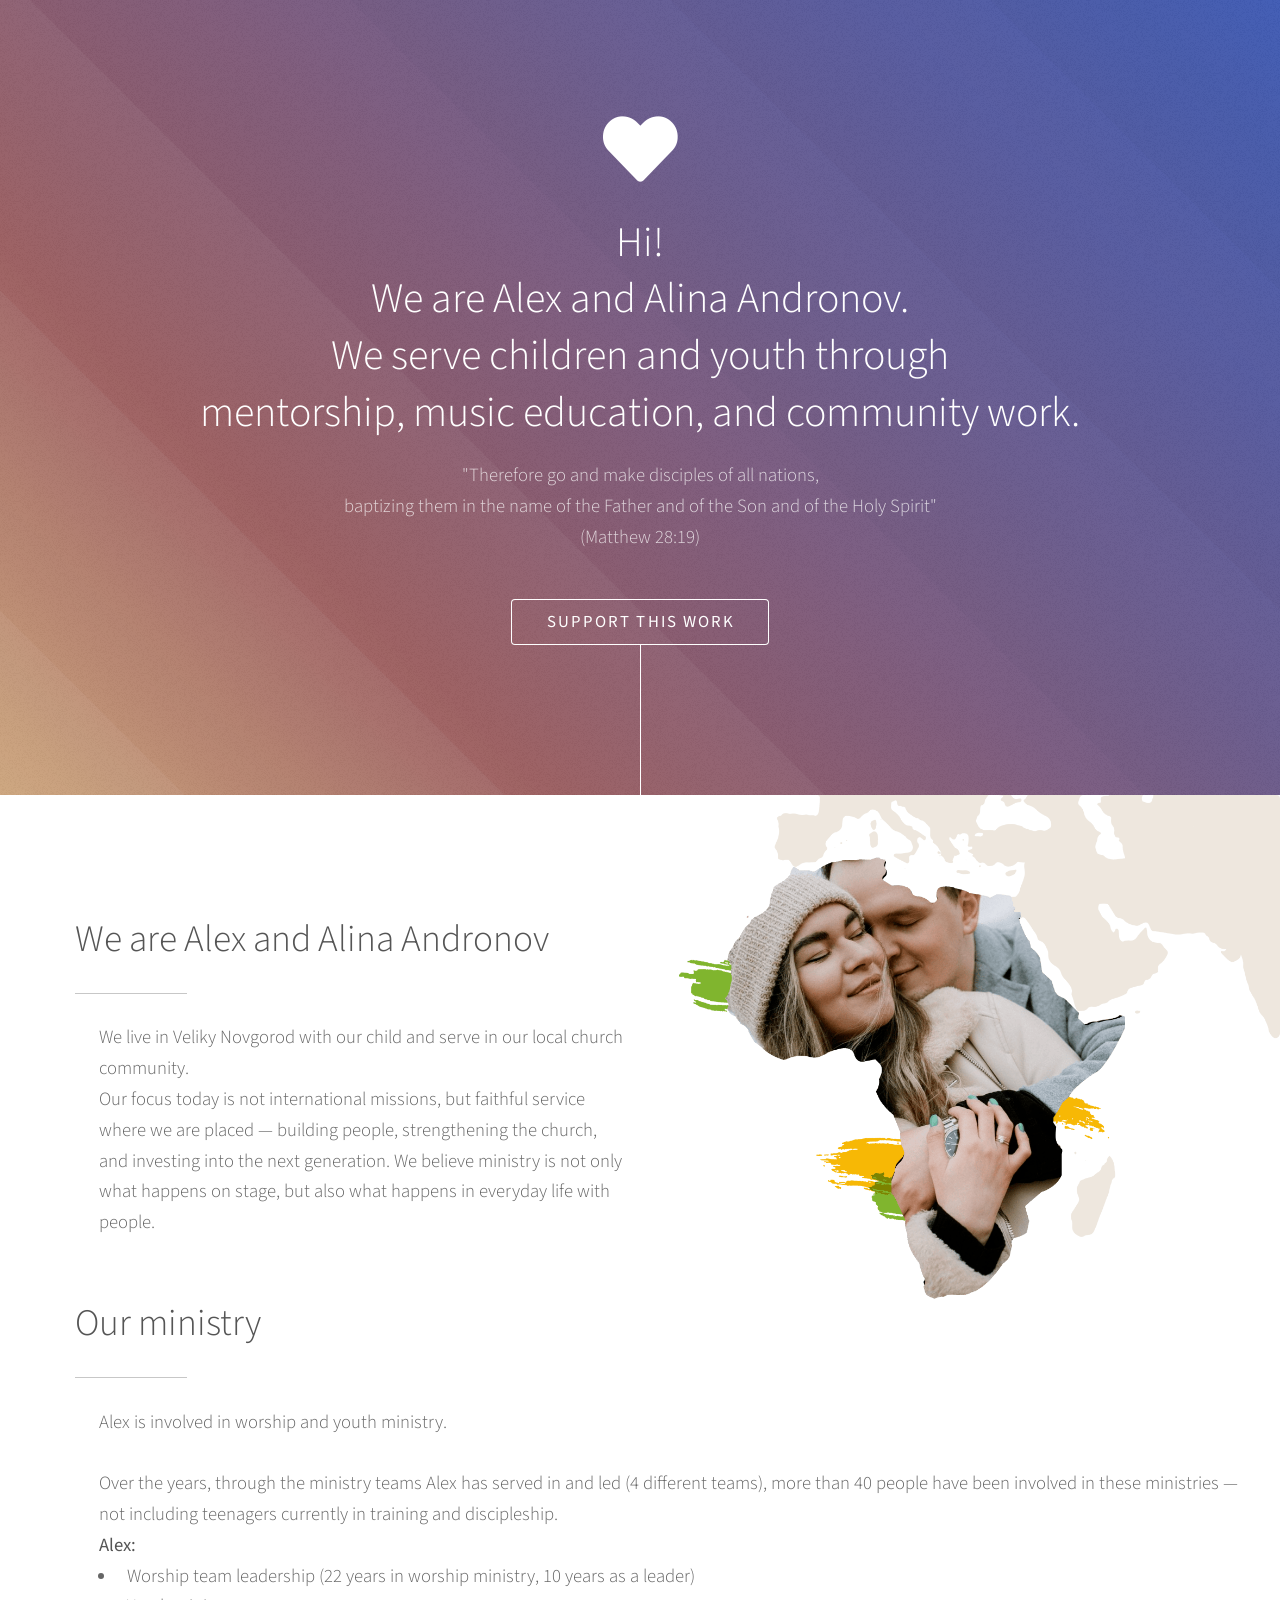
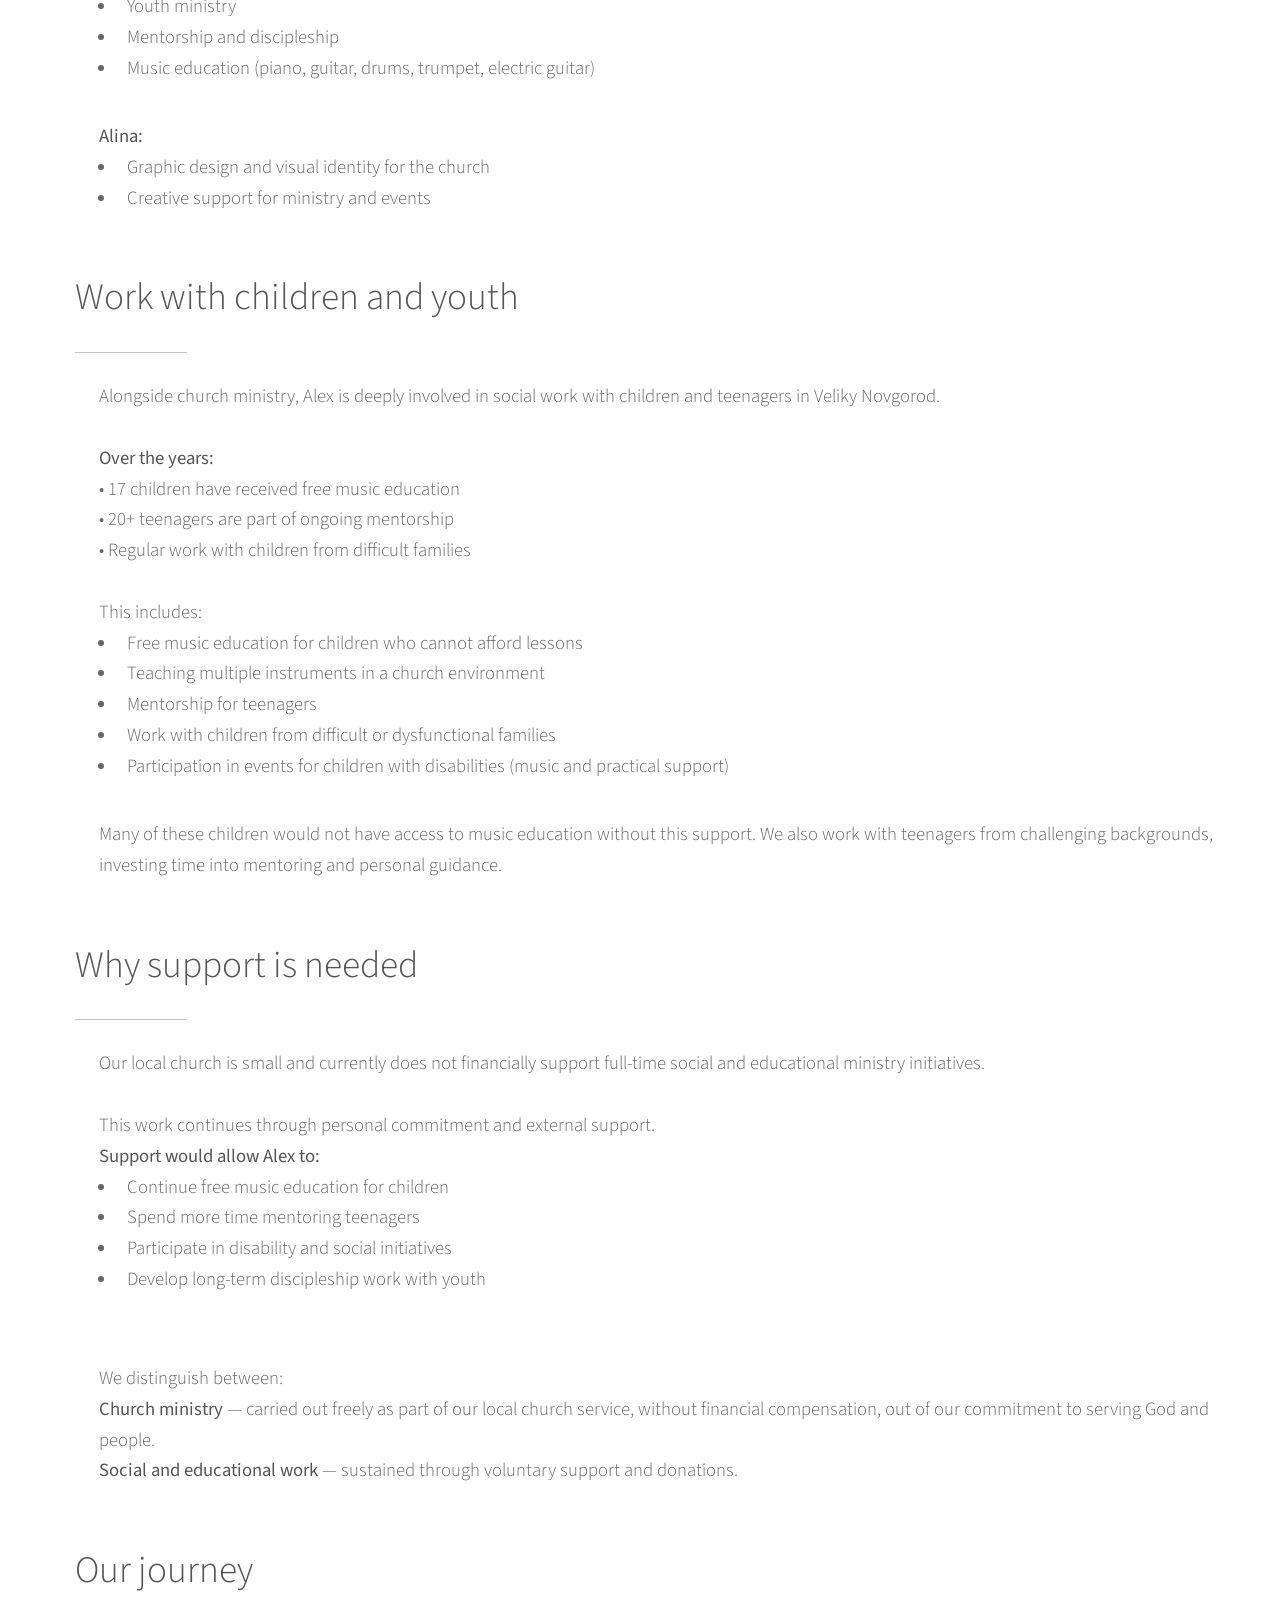
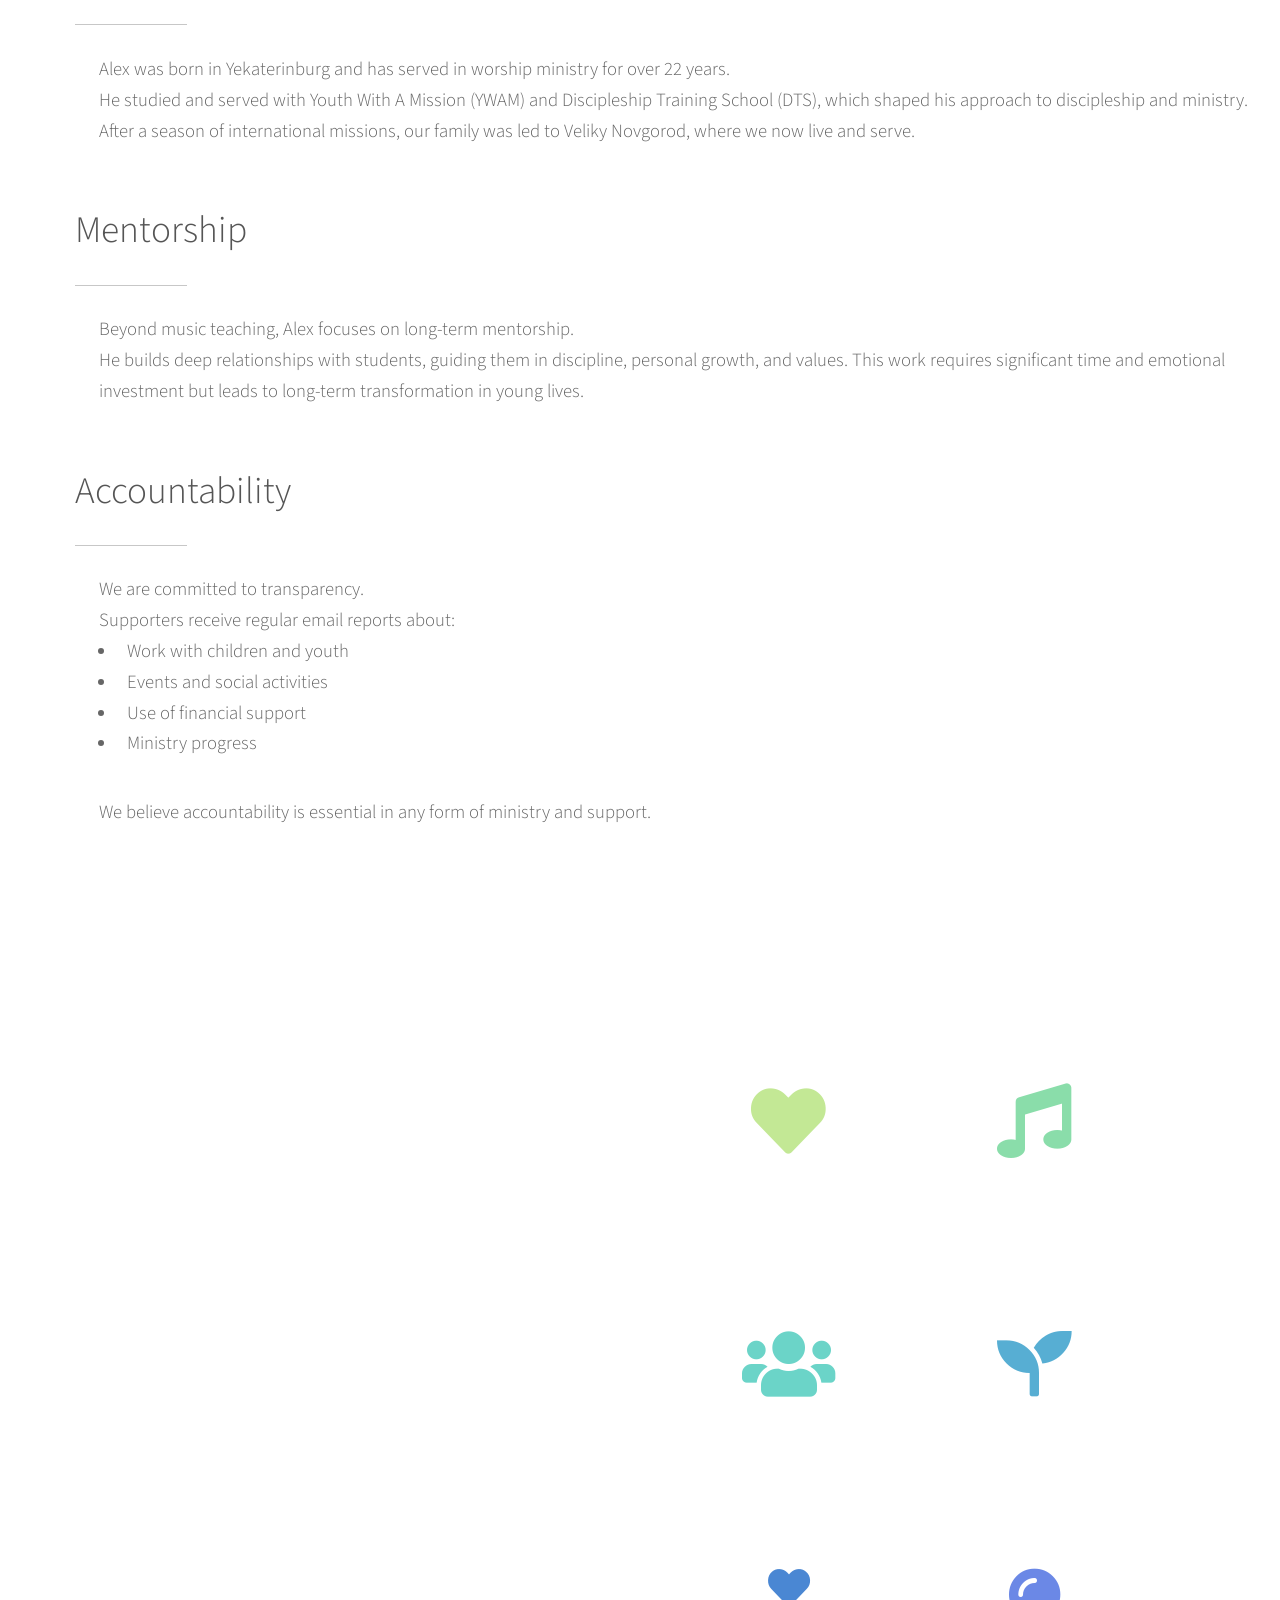
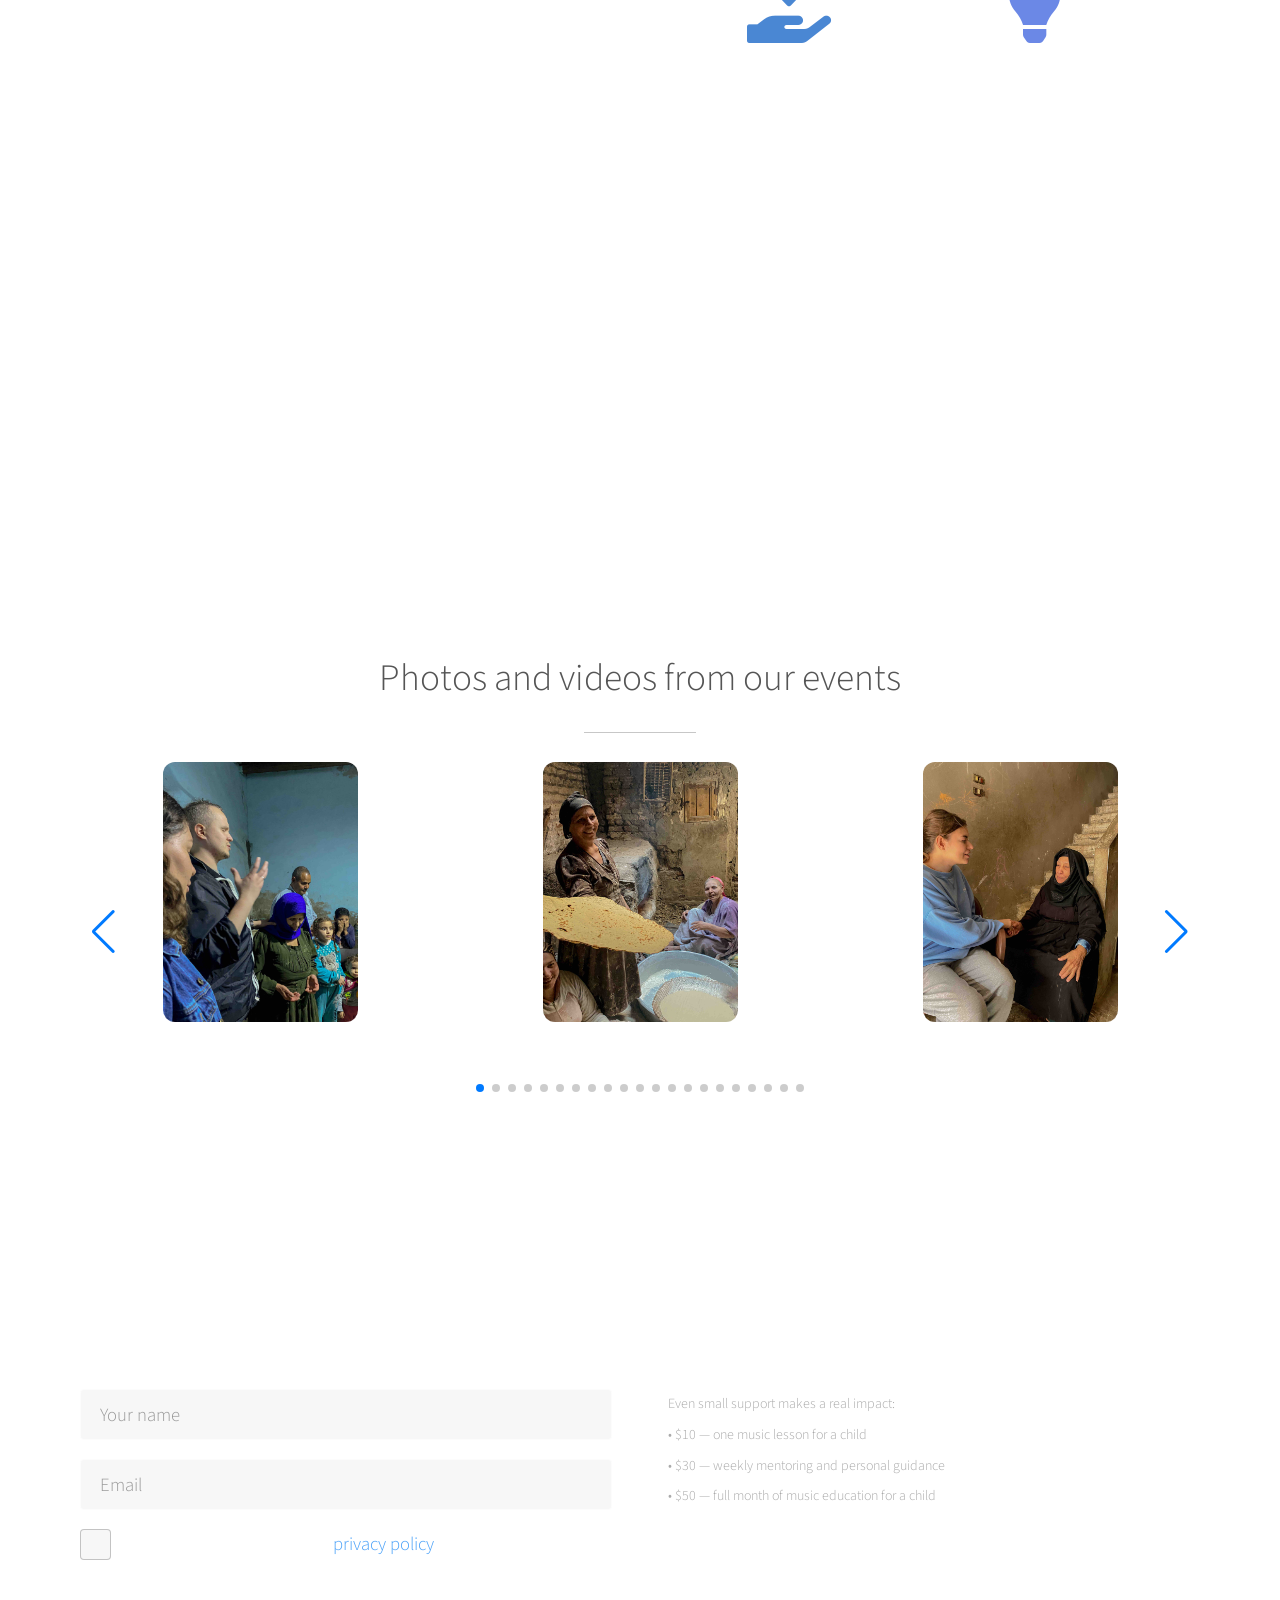
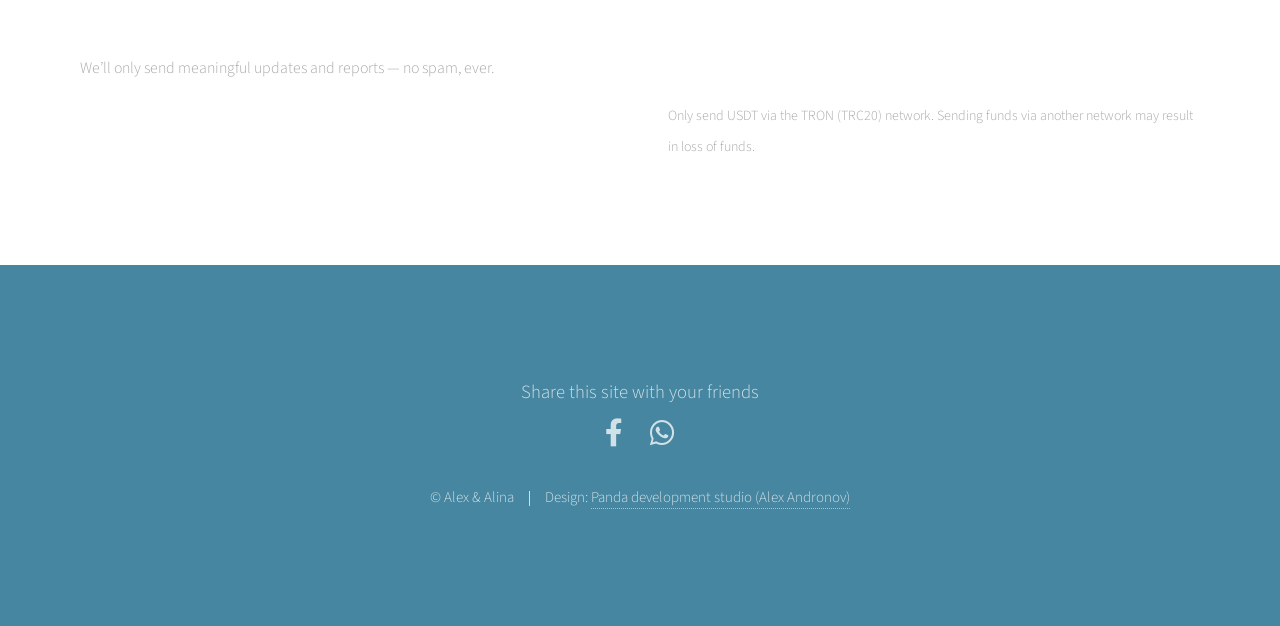
==== commit 2bbfd900: "download_21_04_2026-1" ====
--- a/index.html
+++ b/index.html
@@ -200,23 +200,31 @@
       </header>
 
       <div style="padding: 0 24px;">
-        Our church is small and does not have the financial capacity to support full-time social ministry.
+        Our local church is small and currently does not financially support full-time social and educational ministry initiatives.
+
+        <br><br>
+
+        This work continues through personal commitment and external support.
 
         <div class="hide_content">
 
-          Support would allow Alex to:
+          <strong>Support would allow Alex to:</strong>
           <ul>
             <li>Continue free music education for children</li>
             <li>Spend more time mentoring teenagers</li>
-            <li>Participate in disability and social events</li>
-            <li>Develop long-term work with youth</li>
+            <li>Participate in disability and social initiatives</li>
+            <li>Develop long-term discipleship work with youth</li>
           </ul>
 
-          We separate church ministry (We do this free of charge out of love for God) and social-educational work (needs external support).
+          <br>
+
+          We distinguish between:
+          <br>
+          <strong>Church ministry</strong> — carried out freely as part of our local church service, without financial compensation, out of our commitment to serving God and people.<br>
+          <strong>Social and educational work</strong> — sustained through voluntary support and donations.
 
         </div>
       </div>
-
 
     </div>
 
@@ -629,11 +637,6 @@
 						</div>
 					</form>
 
-<!-- 					<p style="margin-bottom: 10px;">We are also on social networks</p>
-					<ul class="icons">
-						<li><a href="https://www.instagram.com/andronov_alexandr/" class="icon brands alt fa-instagram" target="blank_"> Alex inst</a></li>
-						<li><a href="https://www.instagram.com/alina.andronova_/" class="icon brands alt fa-instagram" target="blank_"> Alina inst</a></li>
-					</ul> -->
 				</div>
 
 
@@ -645,6 +648,14 @@
 					    <h3>
 					      If you would like to support our family financially, you can do so using cryptocurrency (USDT)
 					    </h3>
+
+              <p style="margin-top: 10px; margin-bottom: 15px; color:#aaa; font-size:14px;">
+                Even small support makes a real impact:
+                <br>
+                • $10 — one music lesson for a child<br>
+                • $30 — weekly mentoring and personal guidance<br>
+                • $50 — full month of music education for a child
+                </p>
 
 					    <p style="margin-bottom: 10px;">
 					      Please make sure to use the correct network when sending funds.
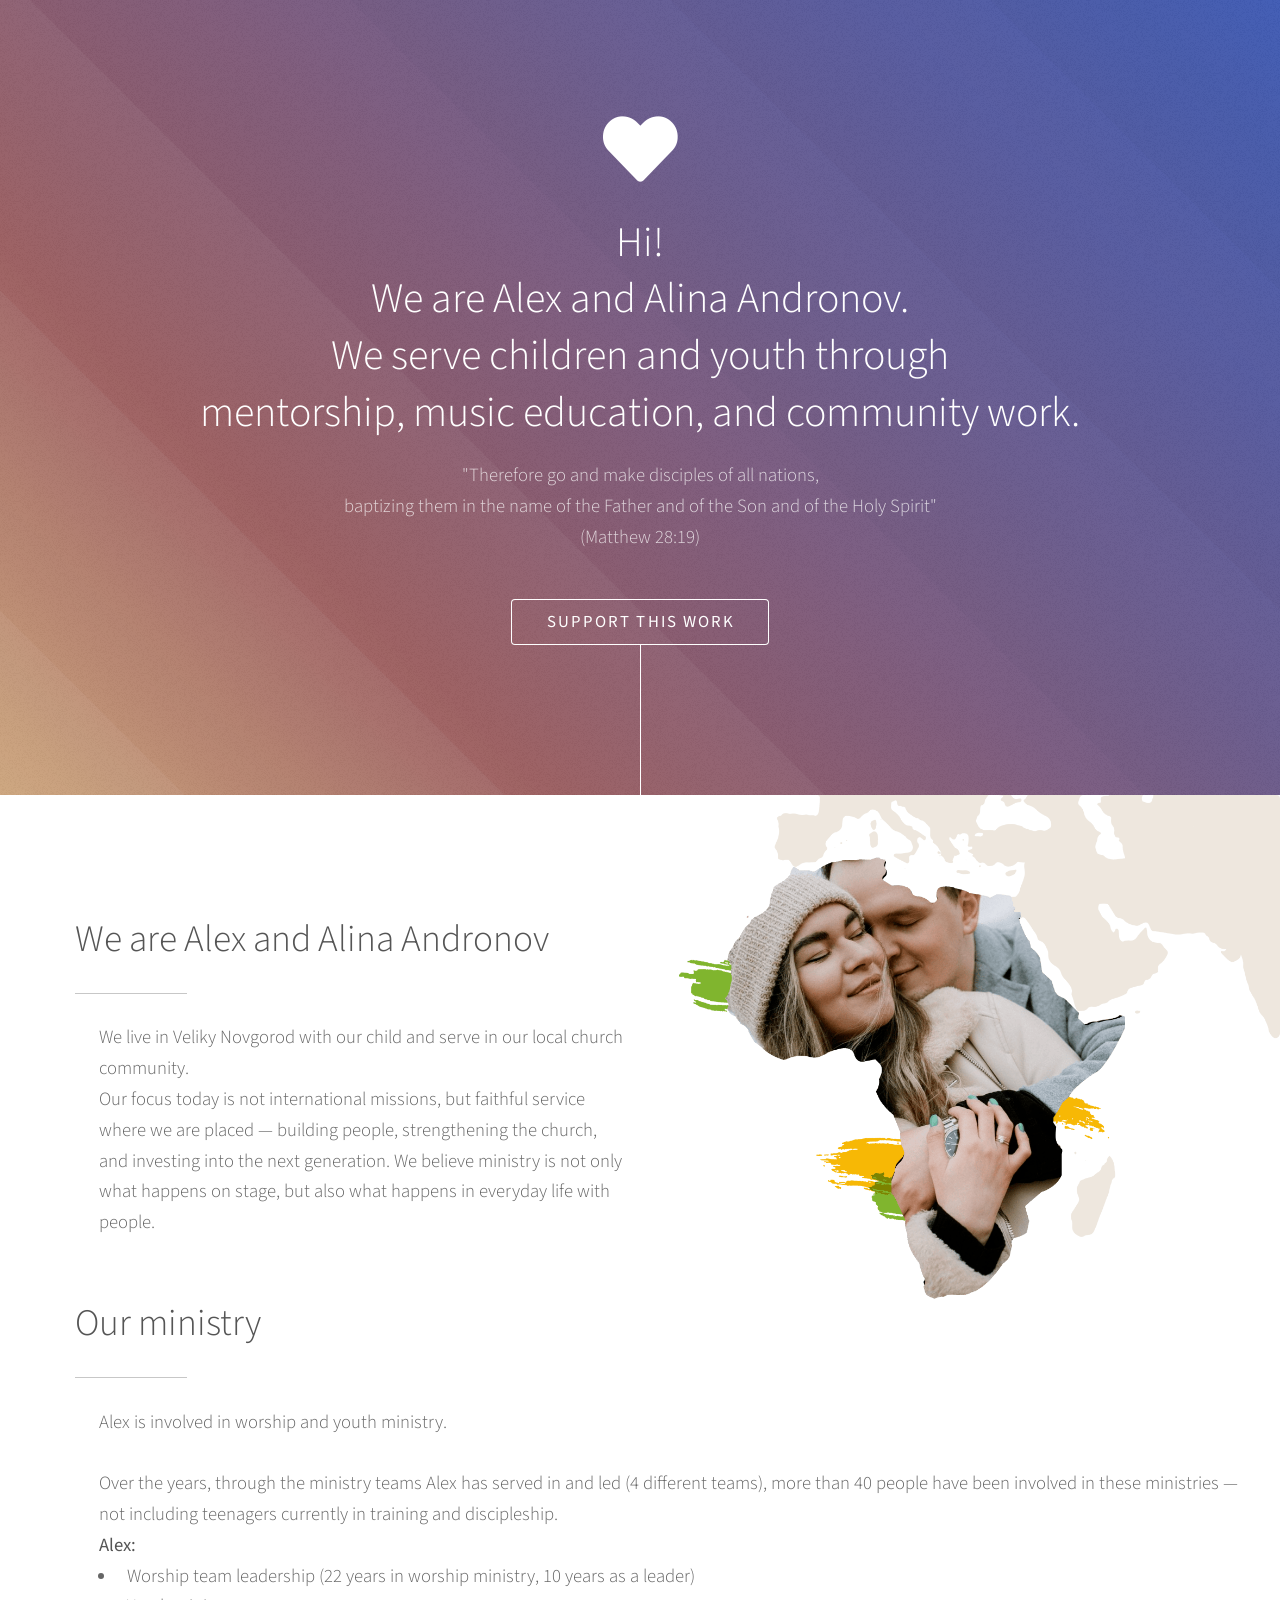
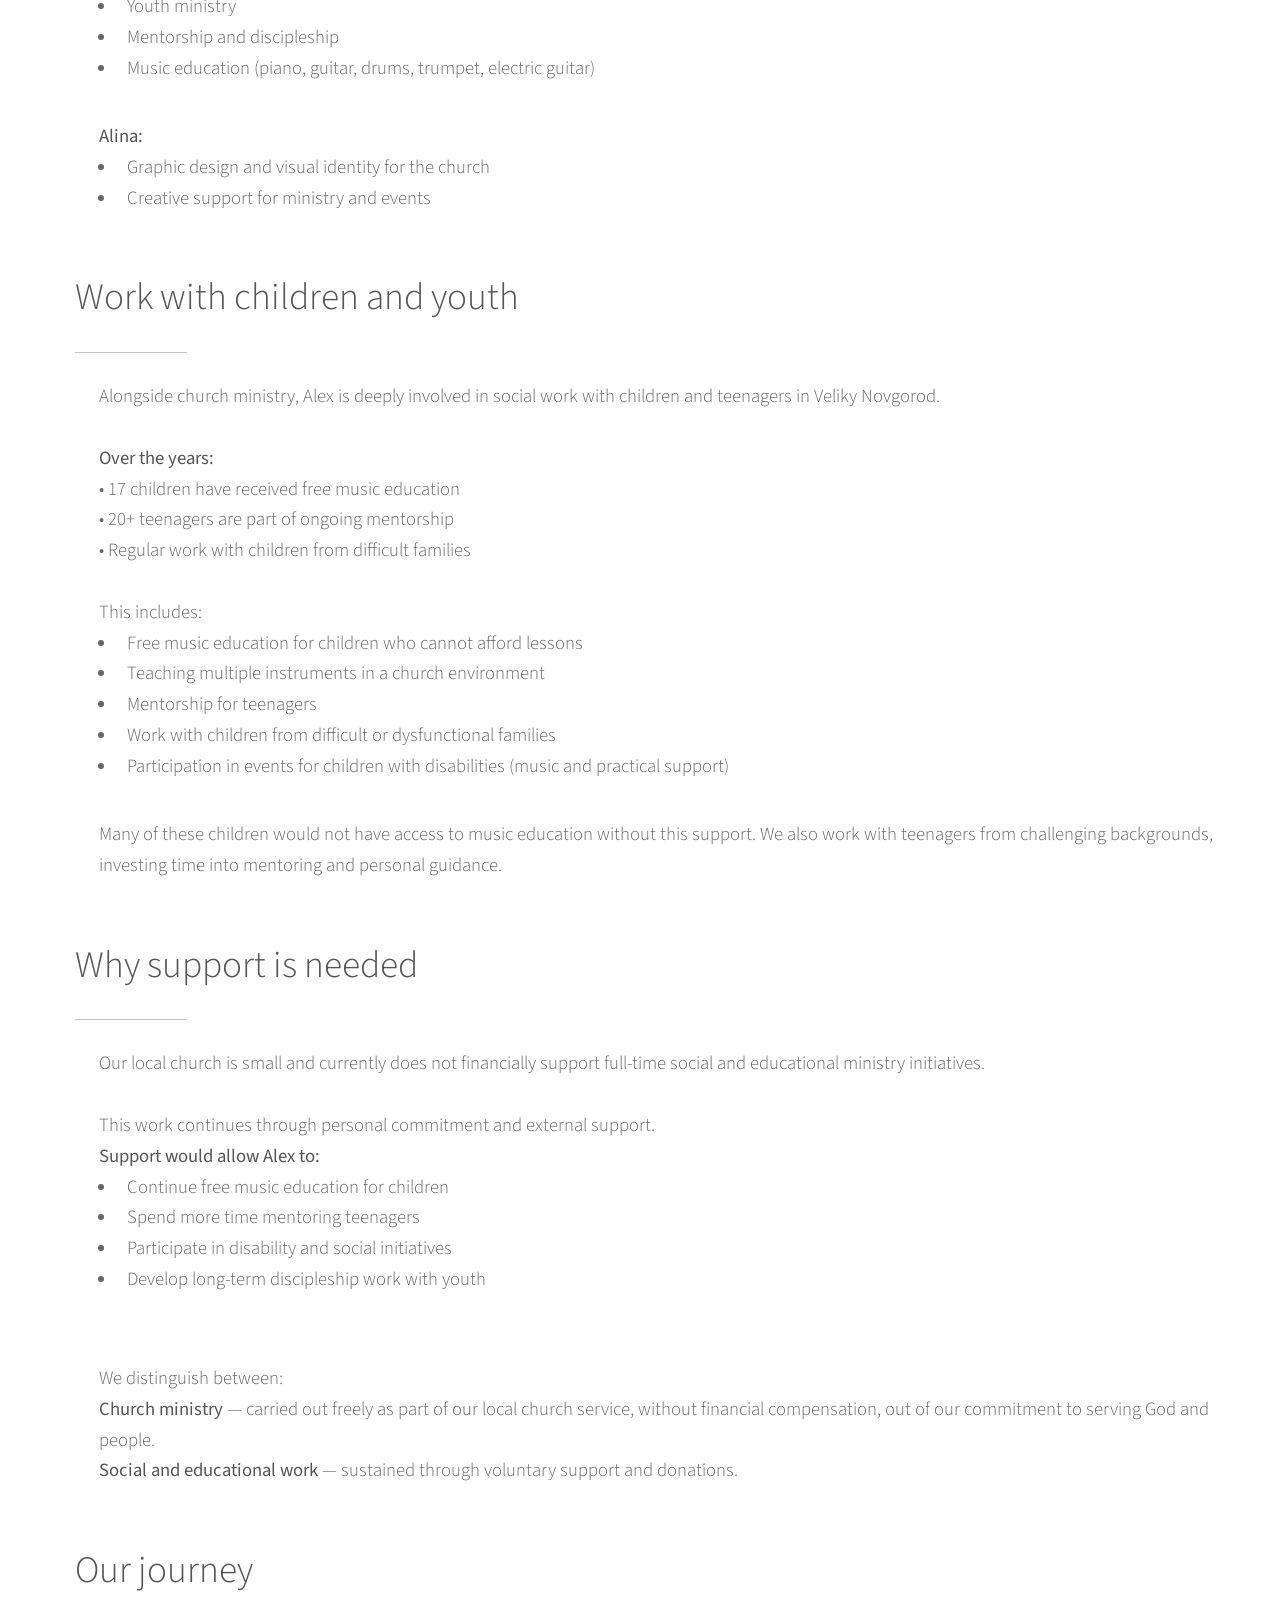
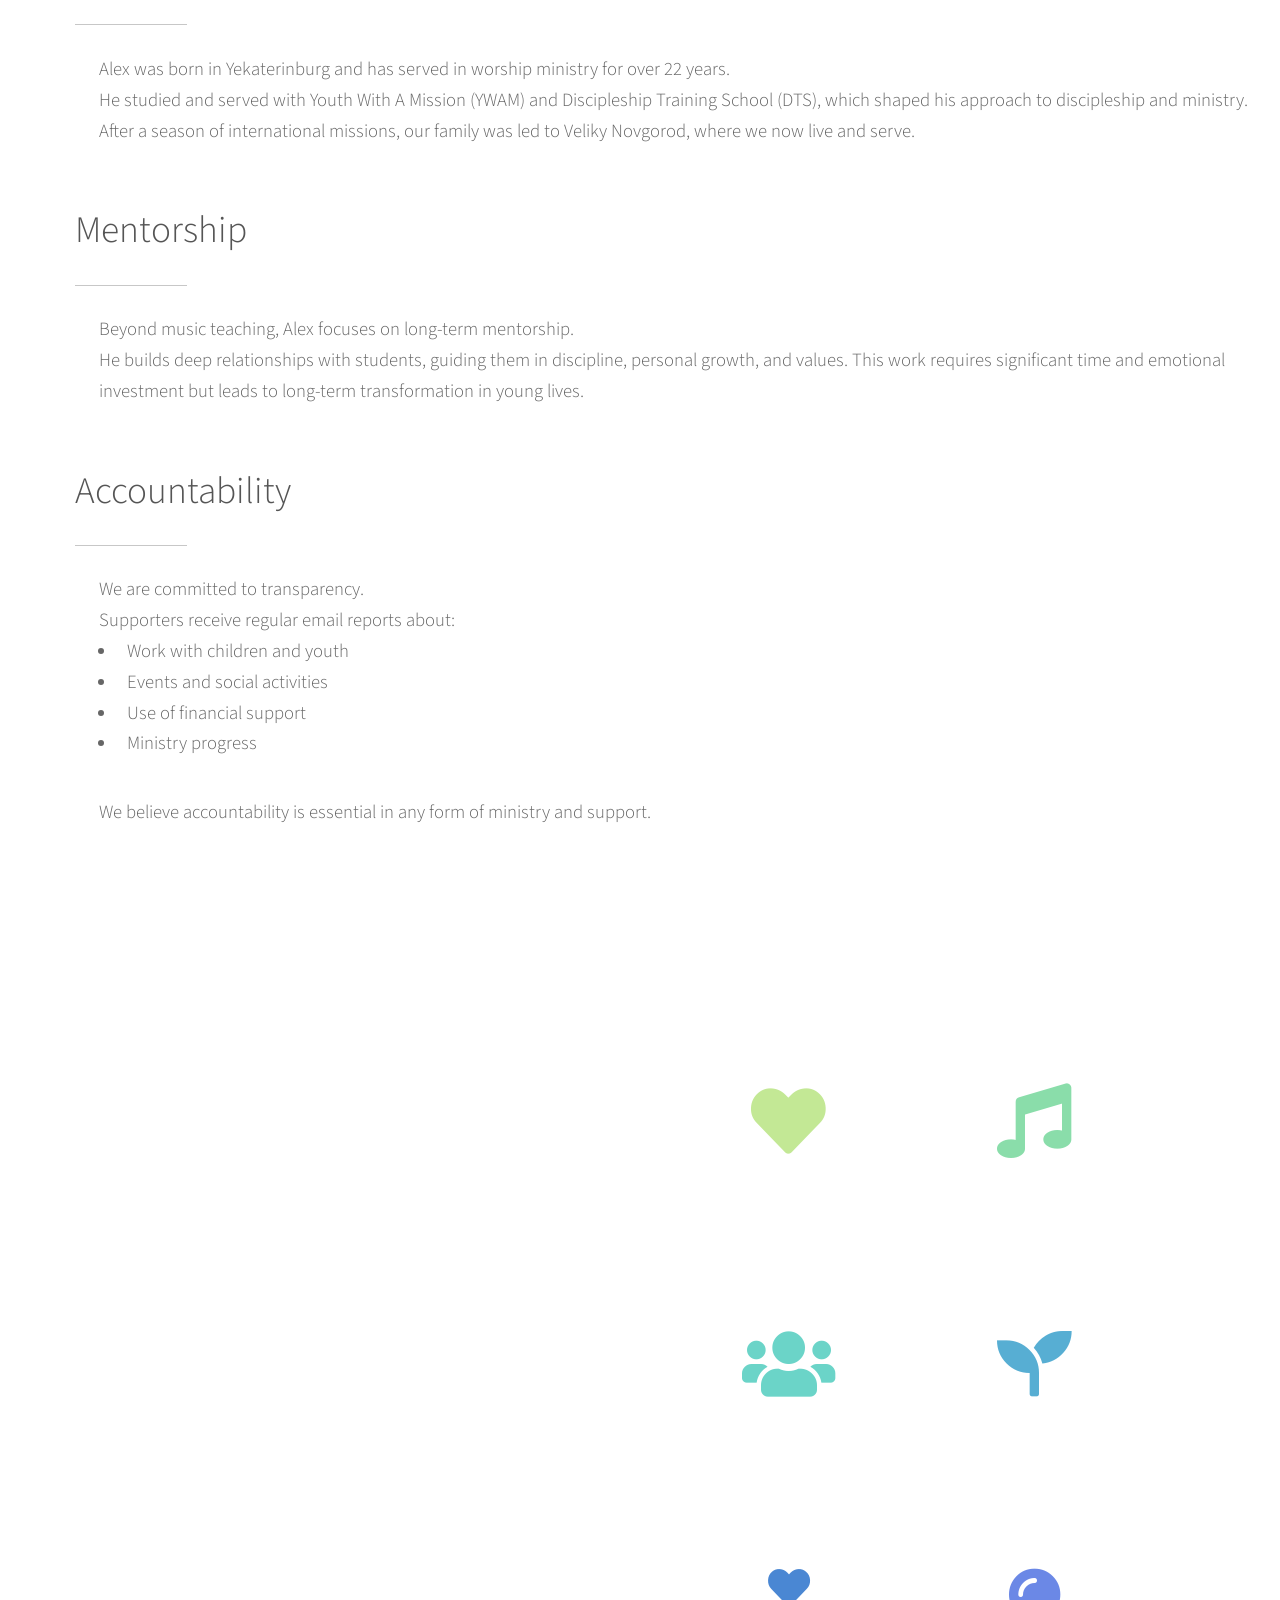
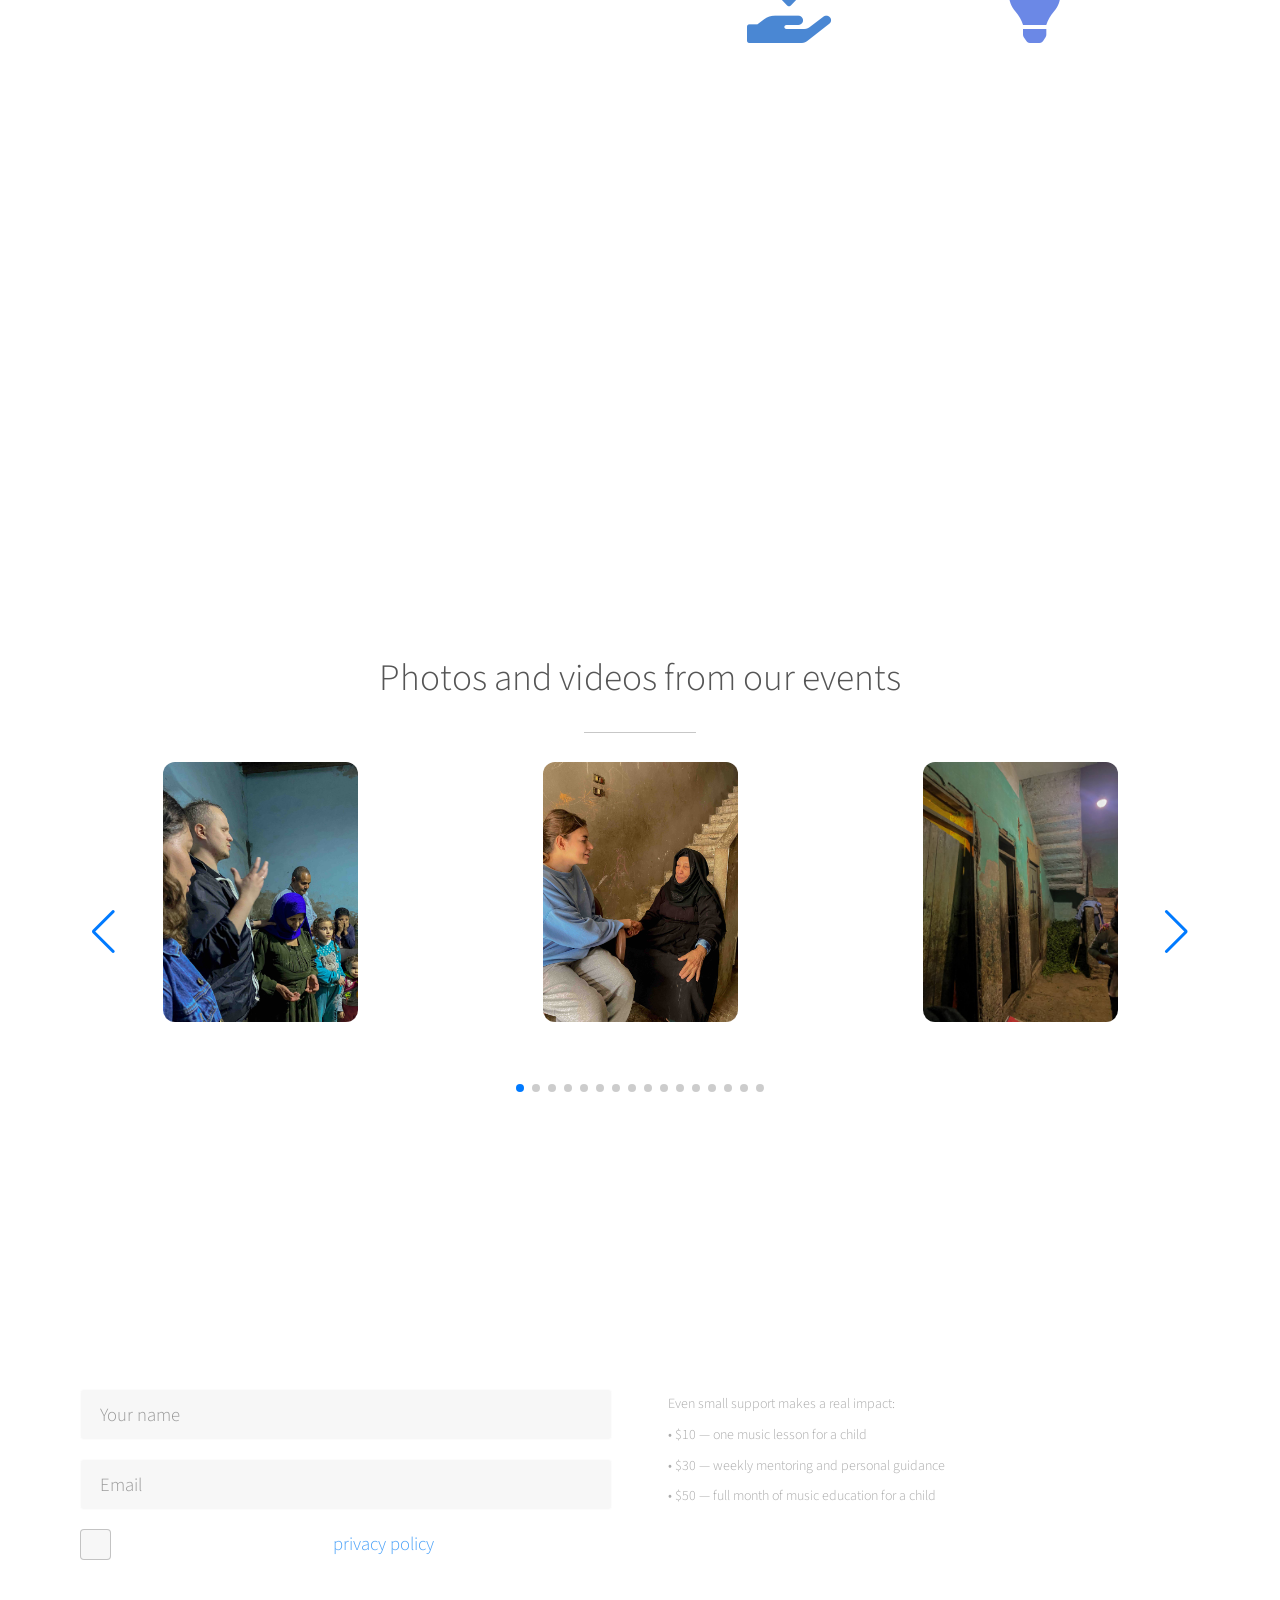
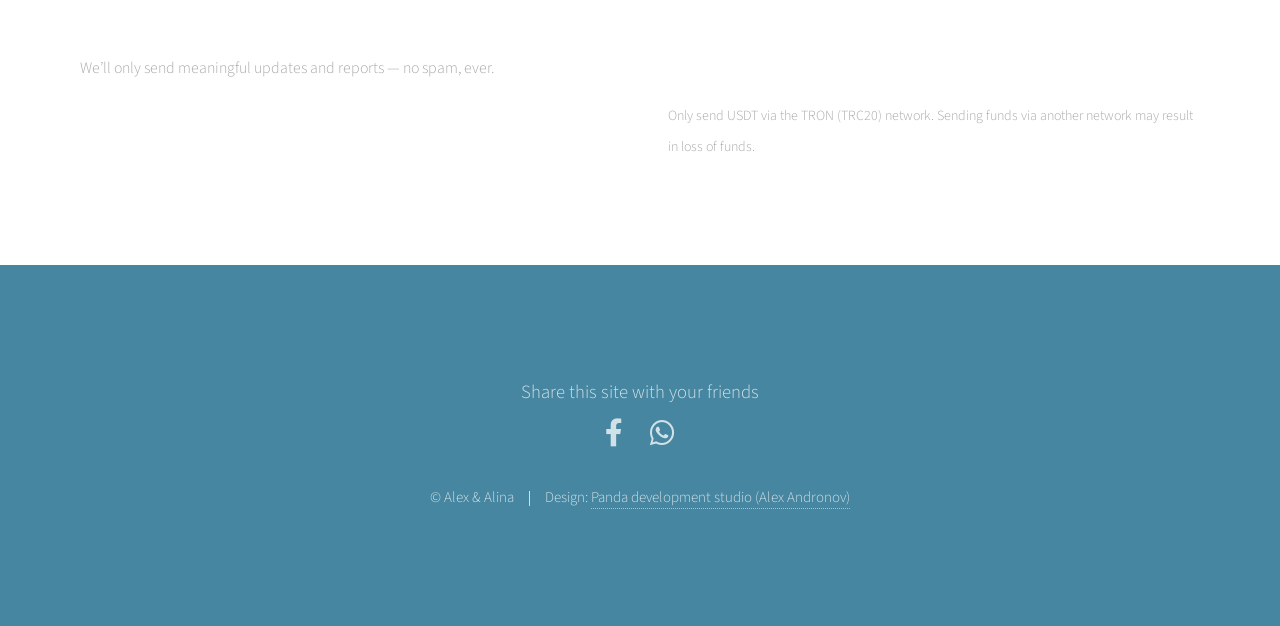
==== commit 60aaaff3: "download_21_04_2026-1" ====
--- a/index.html
+++ b/index.html
@@ -387,12 +387,6 @@
         </div>
 
         <div class="swiper-slide">
-          <a class="gallery-item" data-fancybox="gallery" data-type="image" href="images/photo_13.jpg">
-            <img src="images/photo_13.jpg" alt="">
-          </a>
-        </div>
-
-        <div class="swiper-slide">
           <a class="gallery-item" data-fancybox="gallery" data-type="image" href="images/photo_14.jpg">
             <img src="images/photo_14.jpg" alt="">
           </a>
@@ -429,12 +423,6 @@
         </div>
 
         <div class="swiper-slide">
-          <a class="gallery-item" data-fancybox="gallery" data-type="image" href="images/photo_3.jpg">
-            <img src="images/photo_3.jpg" alt="">
-          </a>
-        </div>
-
-        <div class="swiper-slide">
           <a class="gallery-item" data-fancybox="gallery" data-type="image" href="images/photo_18.jpg">
             <img src="images/photo_18.jpg" alt="">
           </a>
@@ -465,12 +453,6 @@
         </div>
 
         <div class="swiper-slide">
-          <a class="gallery-item" data-fancybox="gallery" data-type="image" href="images/photo_5.jpg">
-            <img src="images/photo_5.jpg" alt="">
-          </a>
-        </div>
-
-        <div class="swiper-slide">
           <a class="gallery-item" data-fancybox="gallery" data-type="image" href="images/photo_15.jpg">
             <img src="images/photo_15.jpg" alt="">
           </a>
@@ -485,18 +467,6 @@
         <div class="swiper-slide">
           <a class="gallery-item" data-fancybox="gallery" data-type="image" href="images/photo_17.jpg">
             <img src="images/photo_17.jpg" alt="">
-          </a>
-        </div>
-
-        <div class="swiper-slide">
-          <a class="gallery-item" data-fancybox="gallery" data-type="image" href="images/photo_11.jpg">
-            <img src="images/photo_11.jpg" alt="">
-          </a>
-        </div>
-
-        <div class="swiper-slide">
-          <a class="gallery-item" data-fancybox="gallery" data-type="image" href="images/photo_7.jpg">
-            <img src="images/photo_7.jpg" alt="">
           </a>
         </div>
 
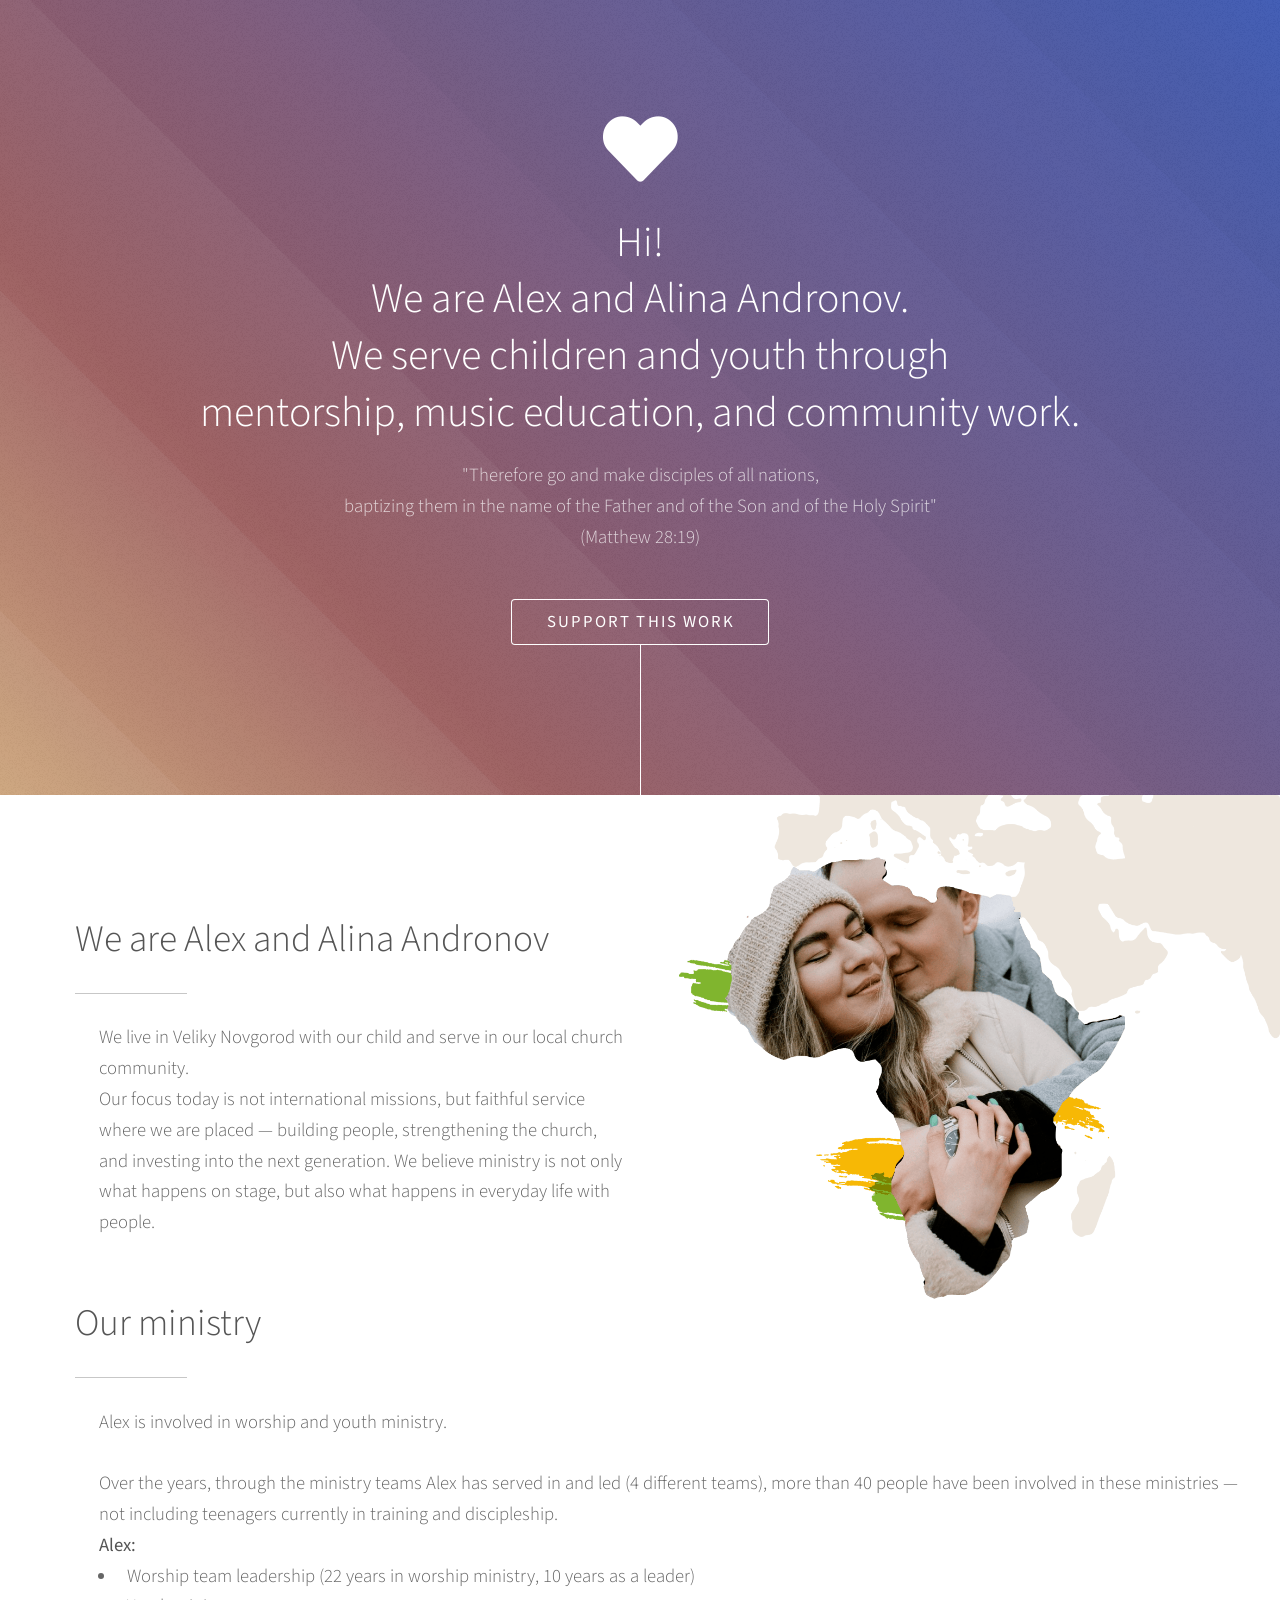
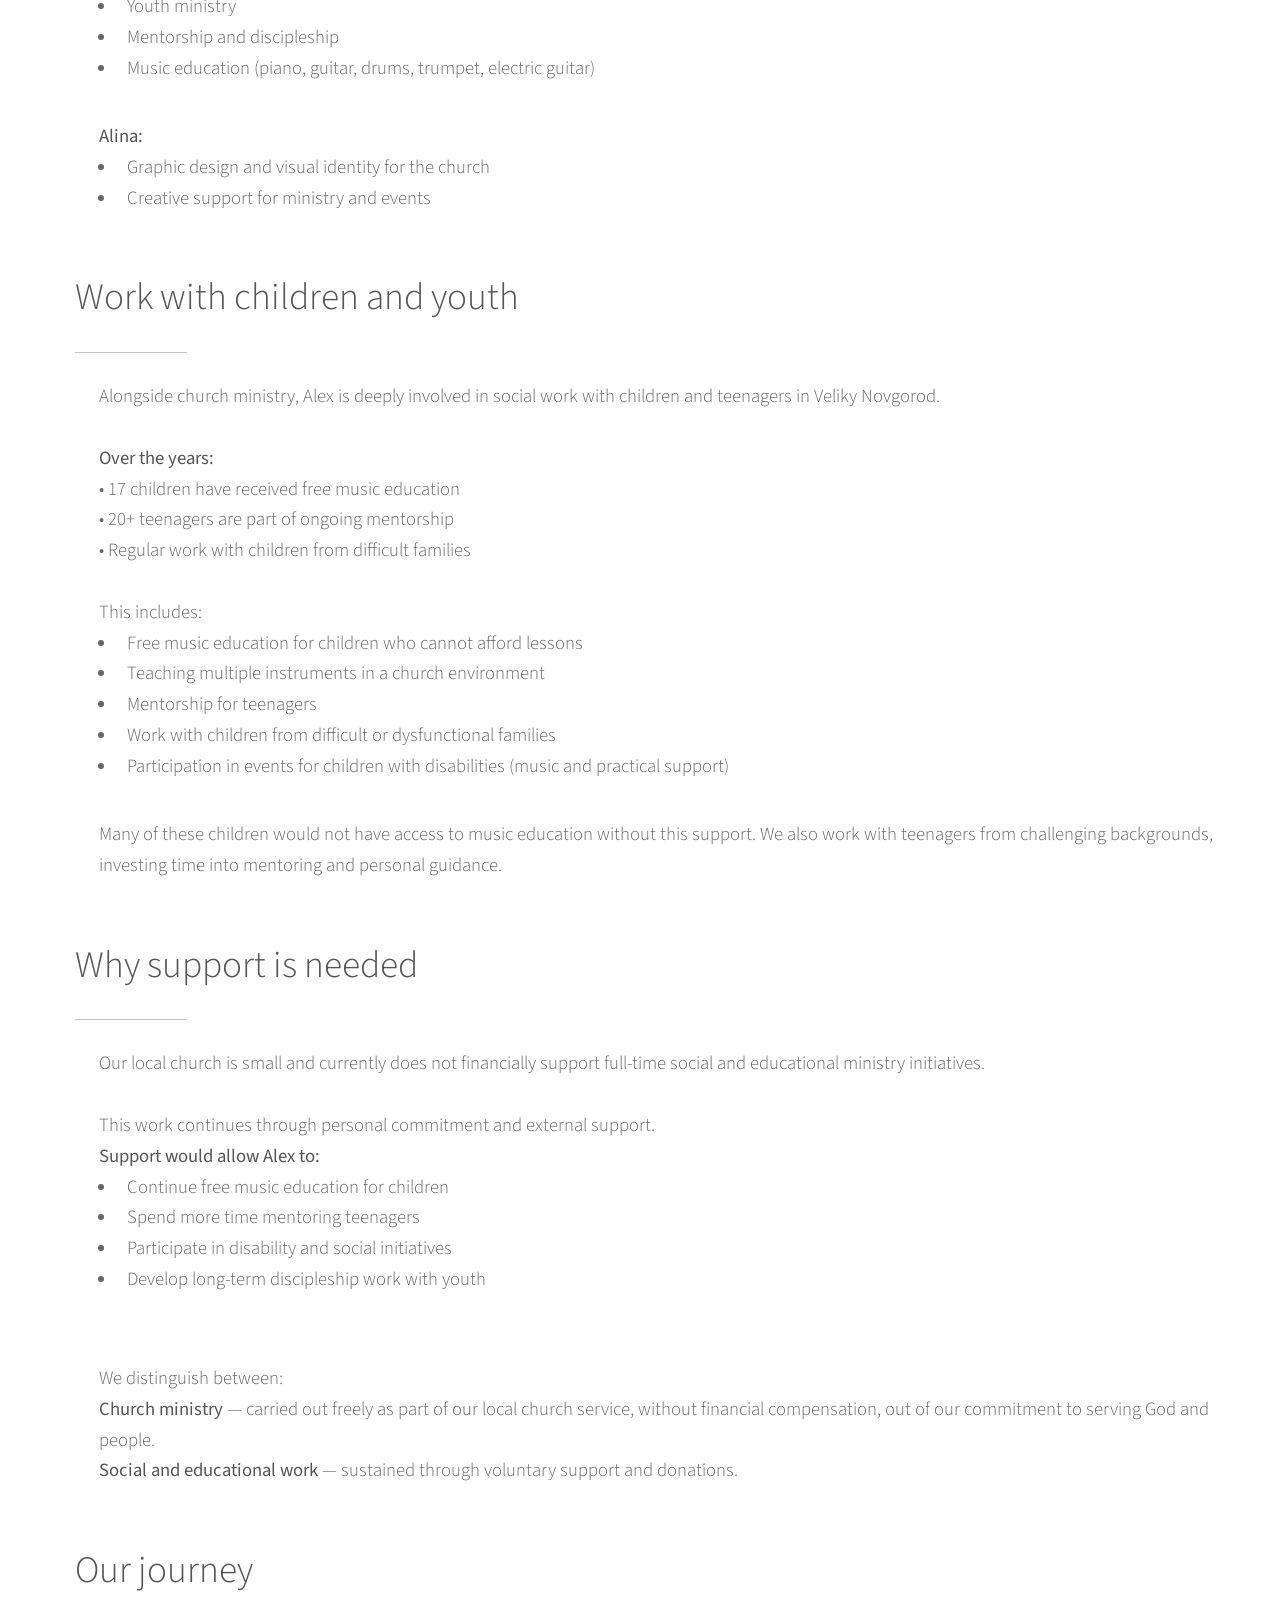
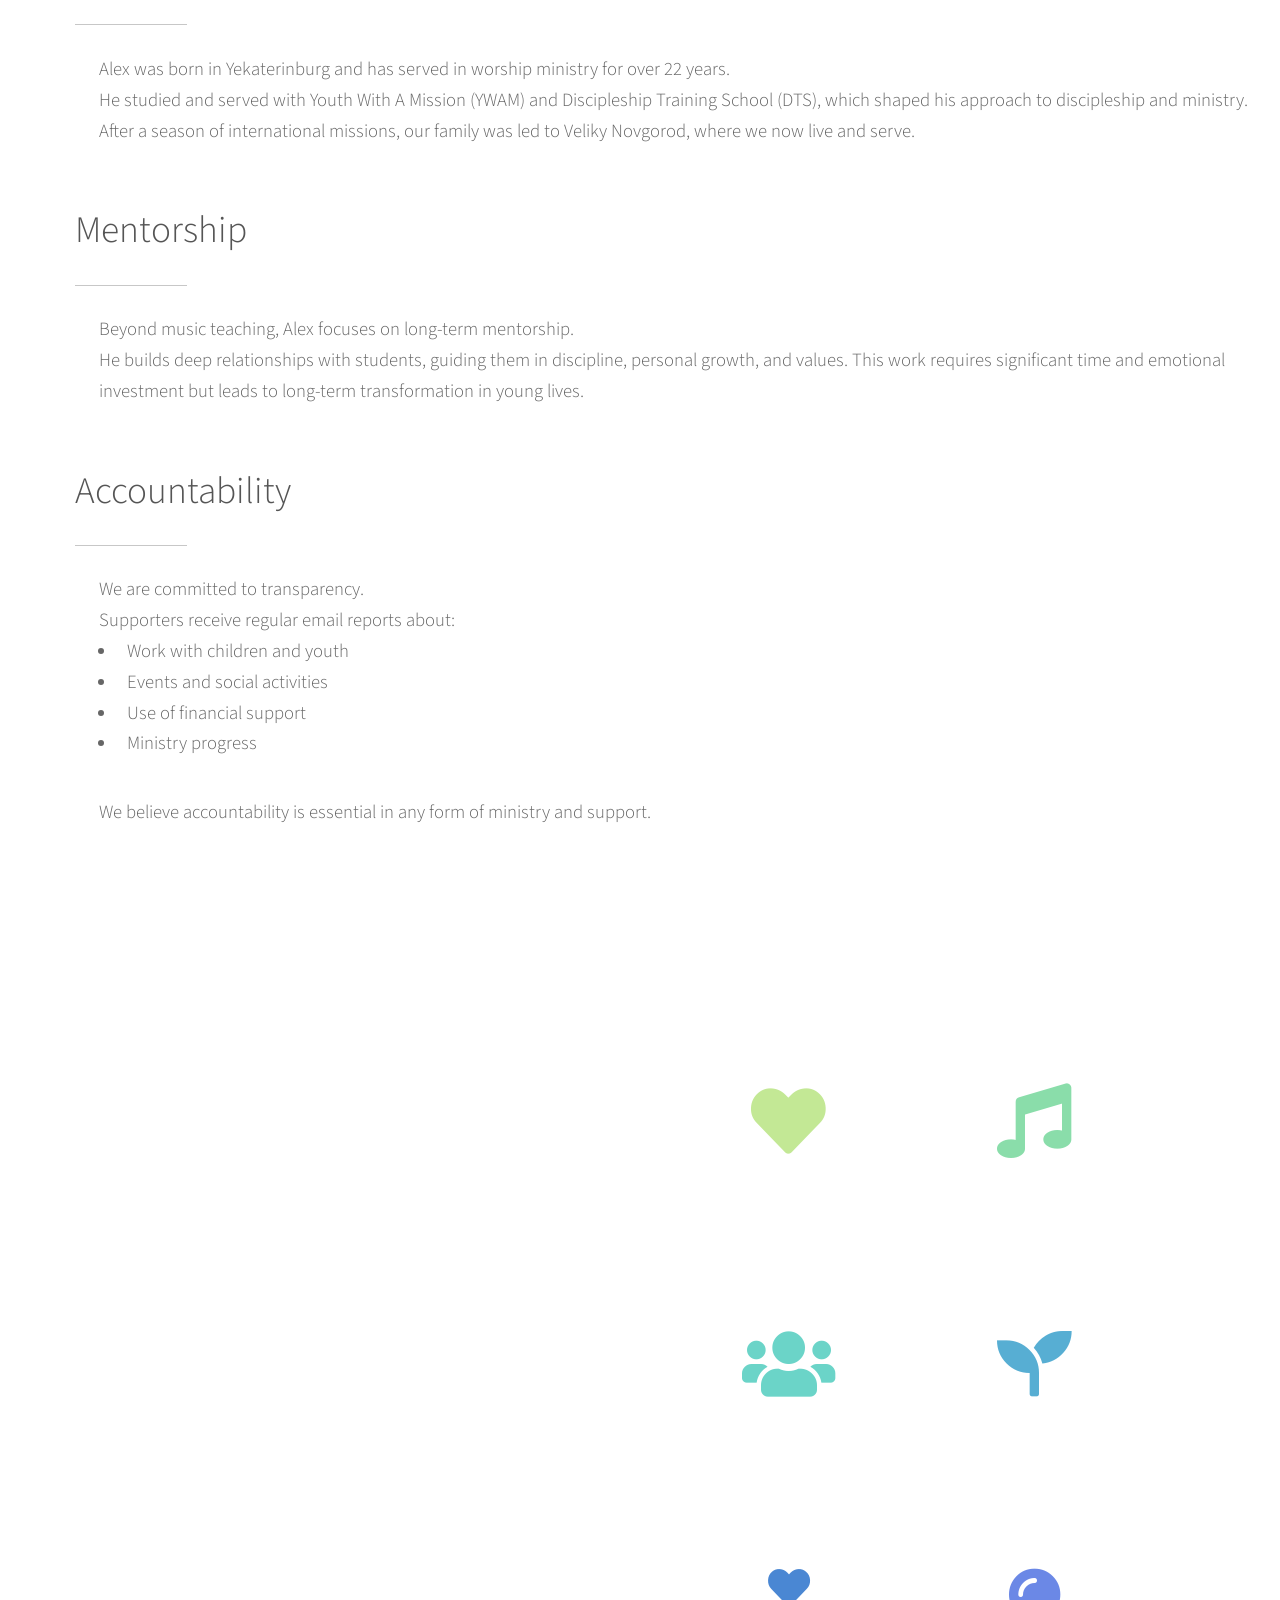
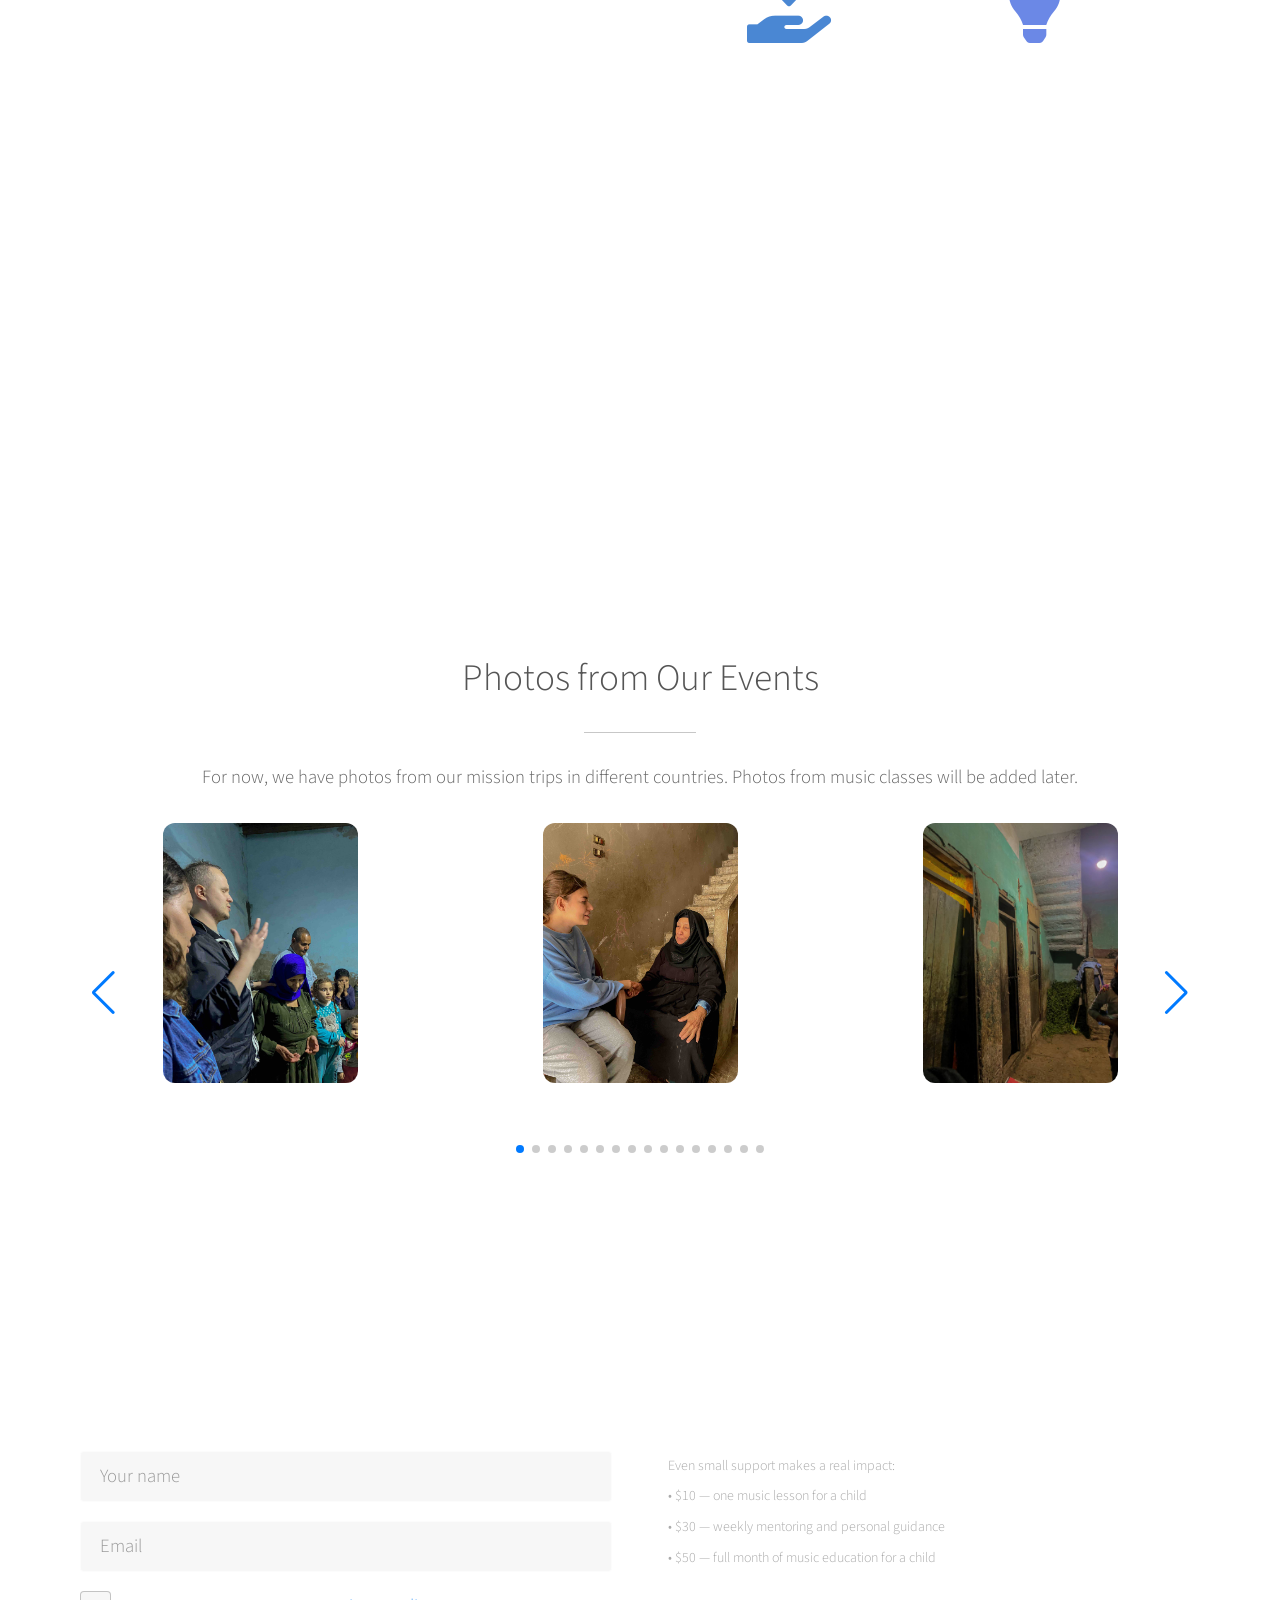
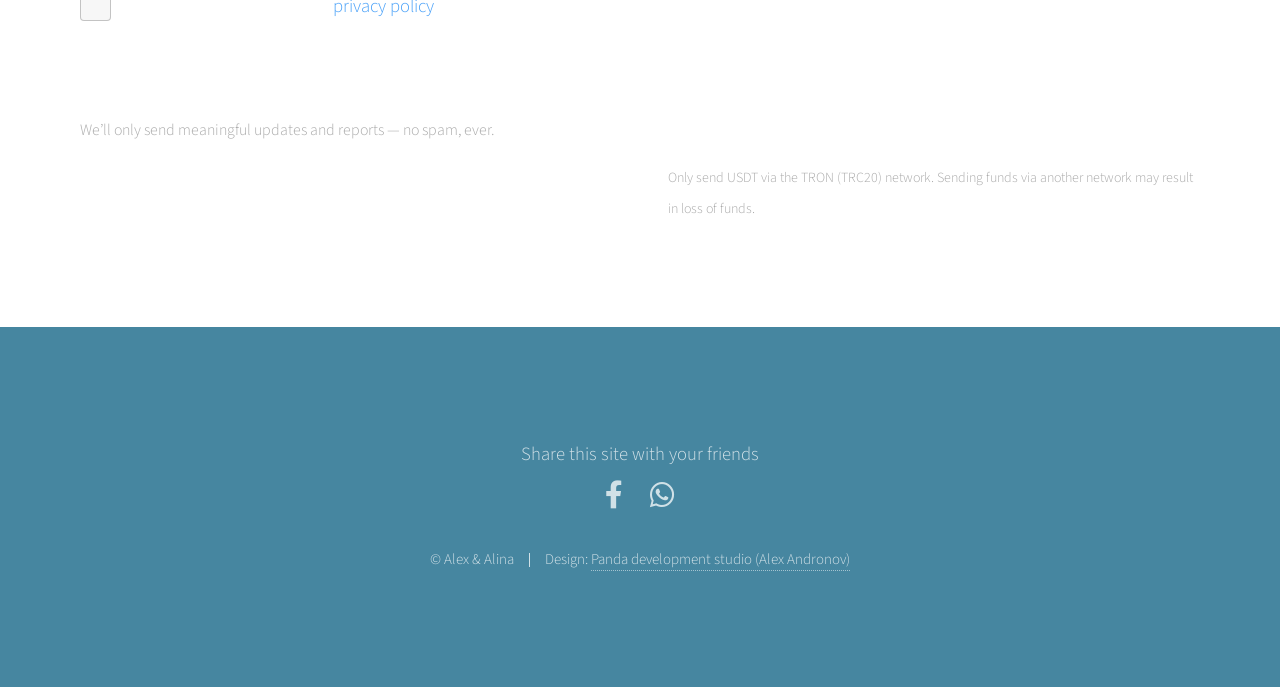
==== commit 9326a84a: "dowonload_25_04-2026-1" ====
--- a/index.html
+++ b/index.html
@@ -44,23 +44,23 @@
 
 
 
-		<!-- Yandex.Metrika counter -->
-		<script type="text/javascript" >
-		   (function(m,e,t,r,i,k,a){m[i]=m[i]||function(){(m[i].a=m[i].a||[]).push(arguments)};
-		   m[i].l=1*new Date();
-		   for (var j = 0; j < document.scripts.length; j++) {if (document.scripts[j].src === r) { return; }}
-		   k=e.createElement(t),a=e.getElementsByTagName(t)[0],k.async=1,k.src=r,a.parentNode.insertBefore(k,a)})
-		   (window, document, "script", "https://mc.yandex.ru/metrika/tag.js", "ym");
-
-		   ym(91811113, "init", {
-		        clickmap:true,
-		        trackLinks:true,
-		        accurateTrackBounce:true,
-		        webvisor:true
-		   });
-		</script>
-		<noscript><div><img src="https://mc.yandex.ru/watch/91811113" style="position:absolute; left:-9999px;" alt="" /></div></noscript>
-		<!-- /Yandex.Metrika counter -->
+		
+<!-- Yandex.Metrika counter -->
+<script type="text/javascript">
+    (function(m,e,t,r,i,k,a){
+        m[i]=m[i]||function(){(m[i].a=m[i].a||[]).push(arguments)};
+        m[i].l=1*new Date();
+        for (var j = 0; j < document.scripts.length; j++) {if (document.scripts[j].src === r) { return; }}
+        k=e.createElement(t),a=e.getElementsByTagName(t)[0],k.async=1,k.src=r,a.parentNode.insertBefore(k,a)
+    })(window, document,'script','https://mc.yandex.ru/metrika/tag.js?id=108722369', 'ym');
+
+    ym(108722369, 'init', {ssr:true, webvisor:true, clickmap:true, ecommerce:"dataLayer", referrer: document.referrer, url: location.href, accurateTrackBounce:true, trackLinks:true});
+</script>
+<noscript><div><img src="https://mc.yandex.ru/watch/108722369" style="position:absolute; left:-9999px;" alt="" /></div></noscript>
+<!-- /Yandex.Metrika counter -->
+
+
+
 
 
 
@@ -346,7 +346,7 @@
         </p>
 
         <ul class="actions special">
-          <li><a href="index.html#four" class="button wide">Support</a></li>
+          <li><a href="#four" class="button wide">Support</a></li>
         </ul>
 
       </div>
@@ -374,8 +374,11 @@
 <section id="three" class="main style1 special">
   <div class="container container_slider">
     <header class="major">
-      <h2>Photos and videos from our events</h2>
-    </header>
+      <h2>Photos from Our Events</h2>
+      </header>
+      <small>For now, we have photos from our mission trips in different countries. Photos from music classes will be added later.</small>
+      <br>
+      <br>
 
     <div class="swiper myGallerySwiper">
       <div class="swiper-wrapper">
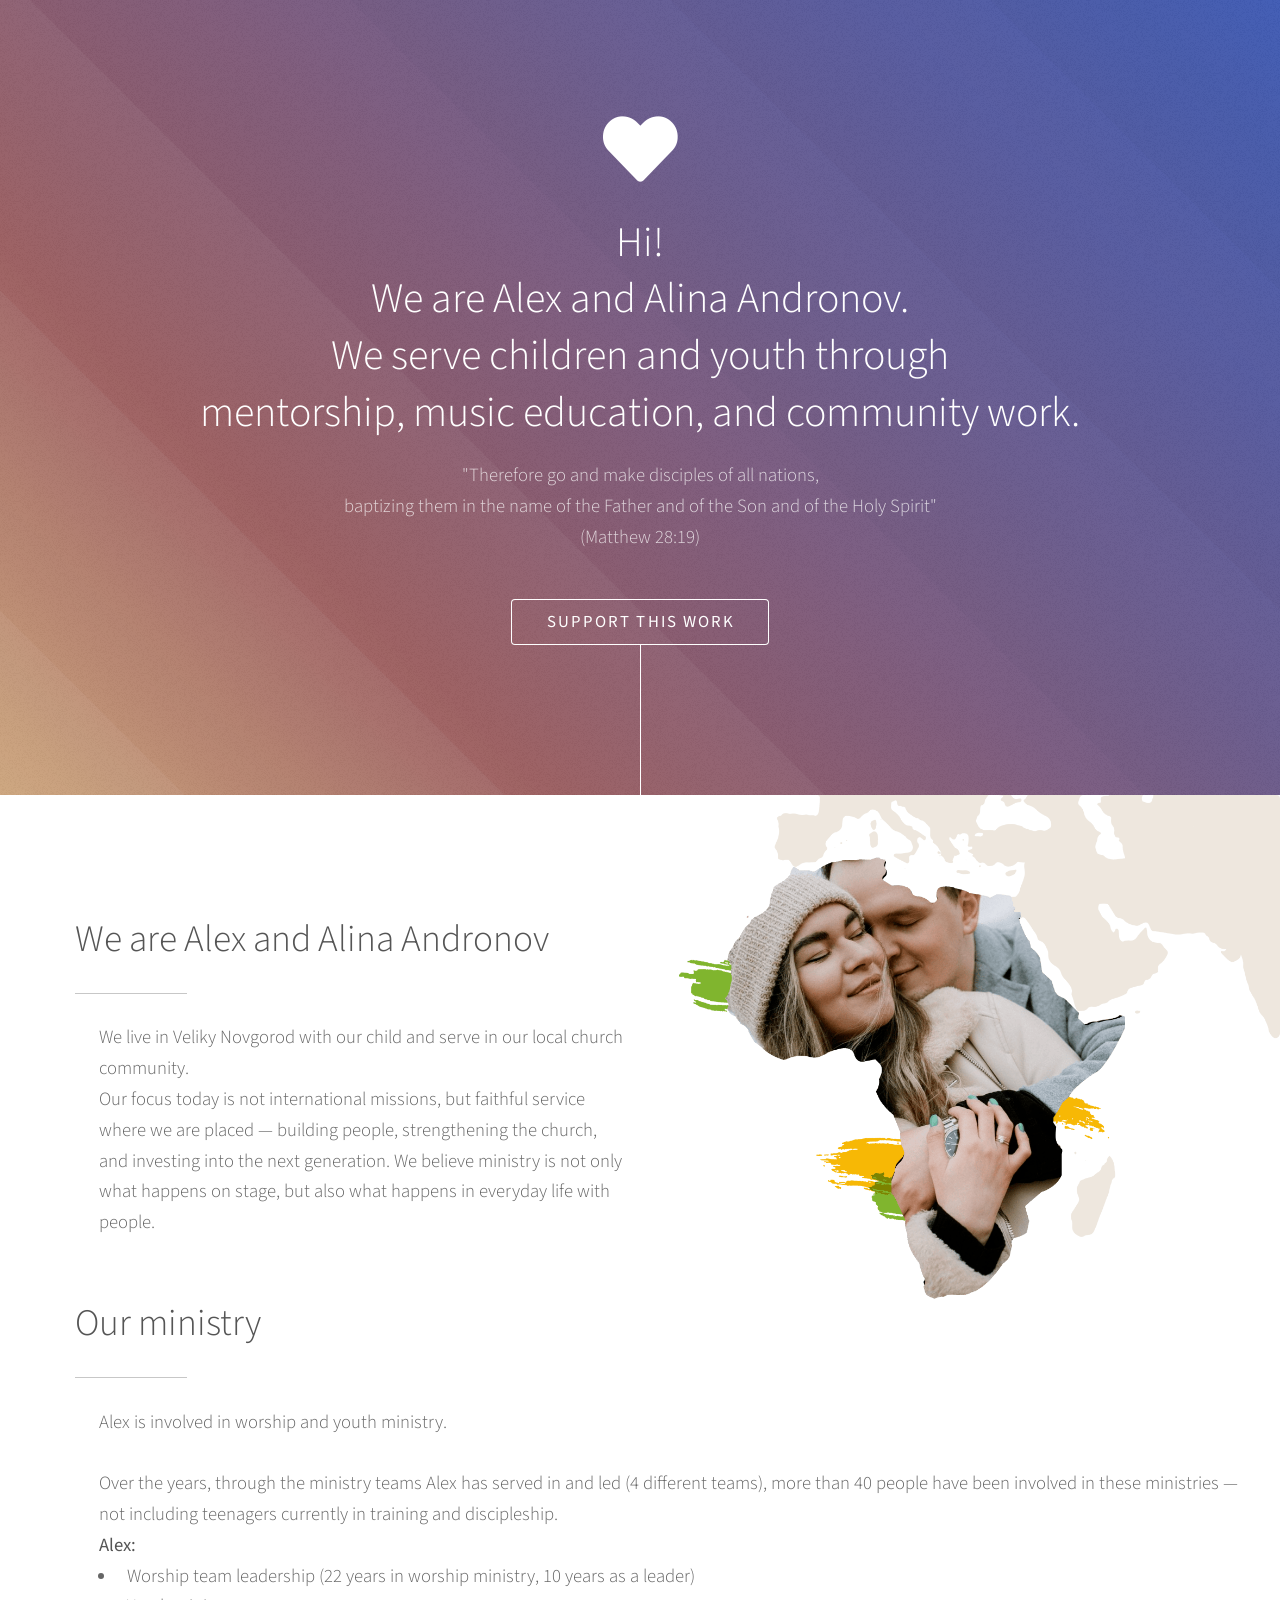
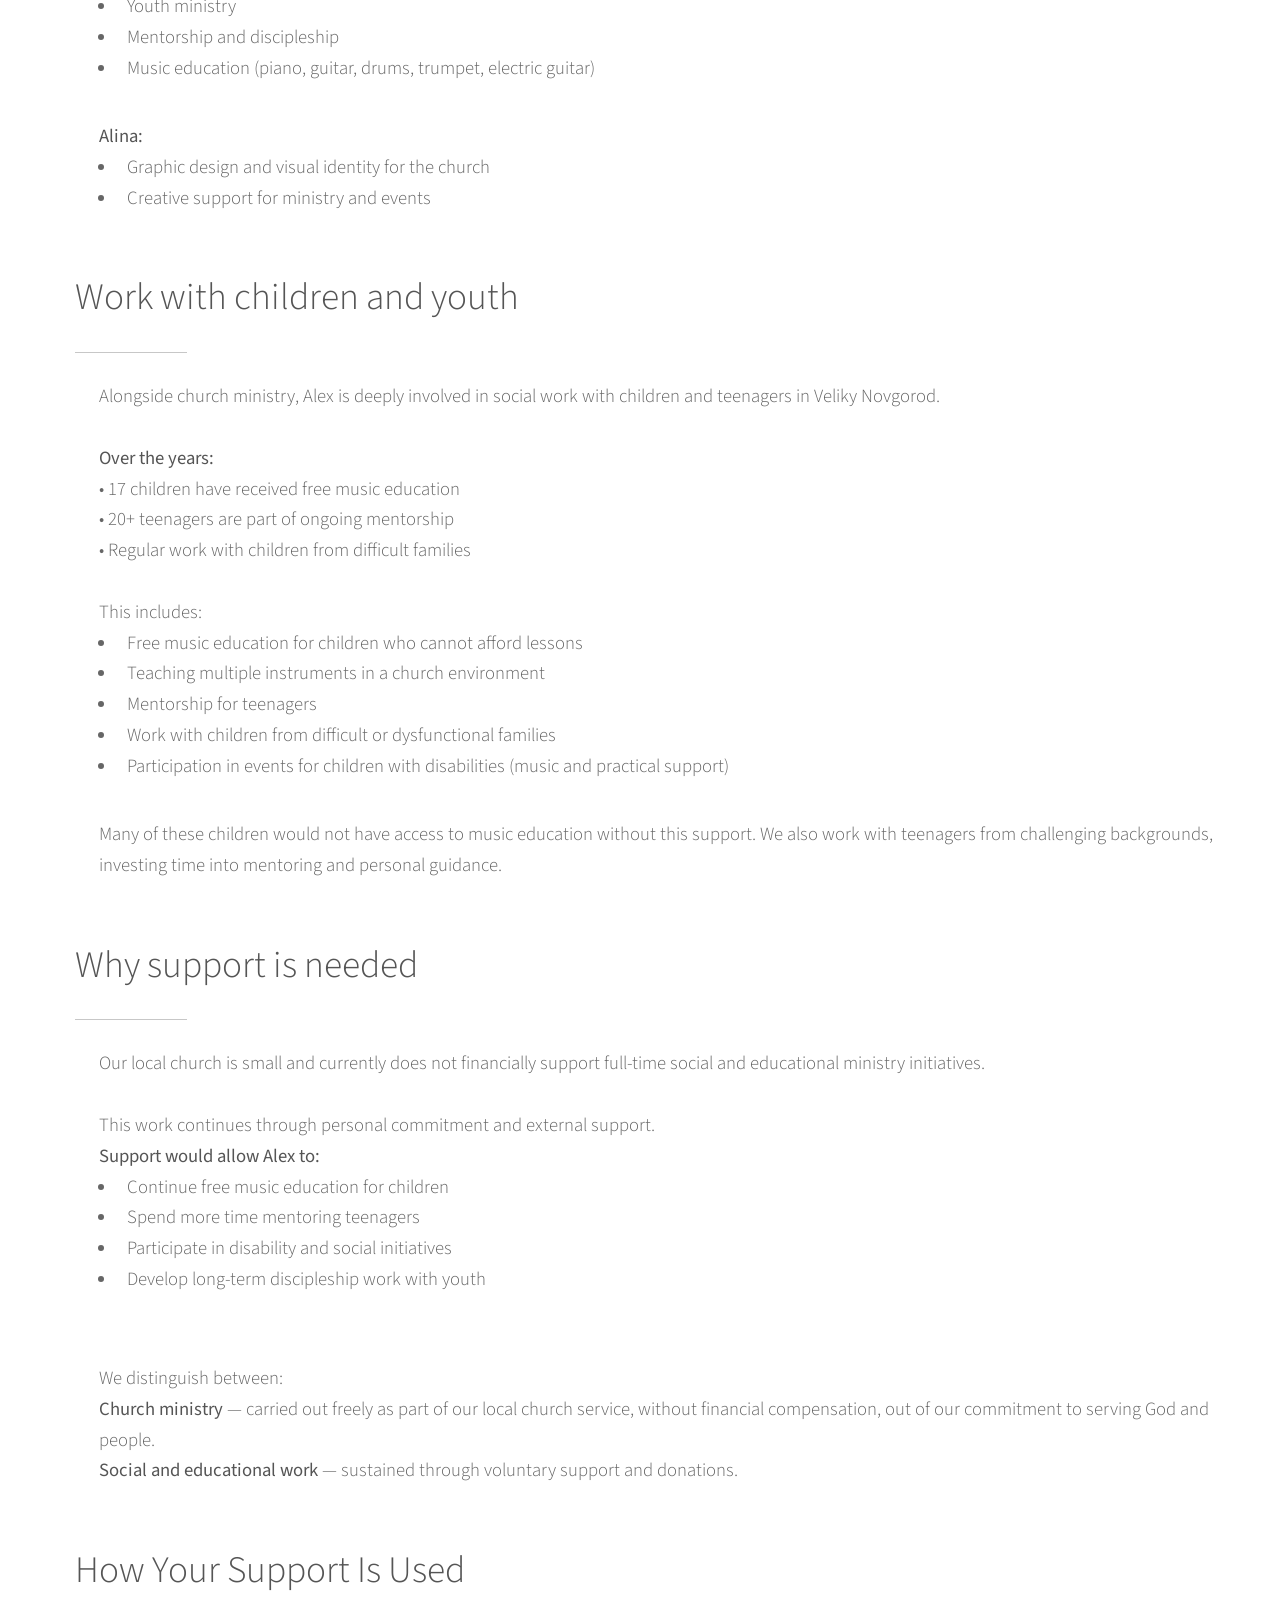
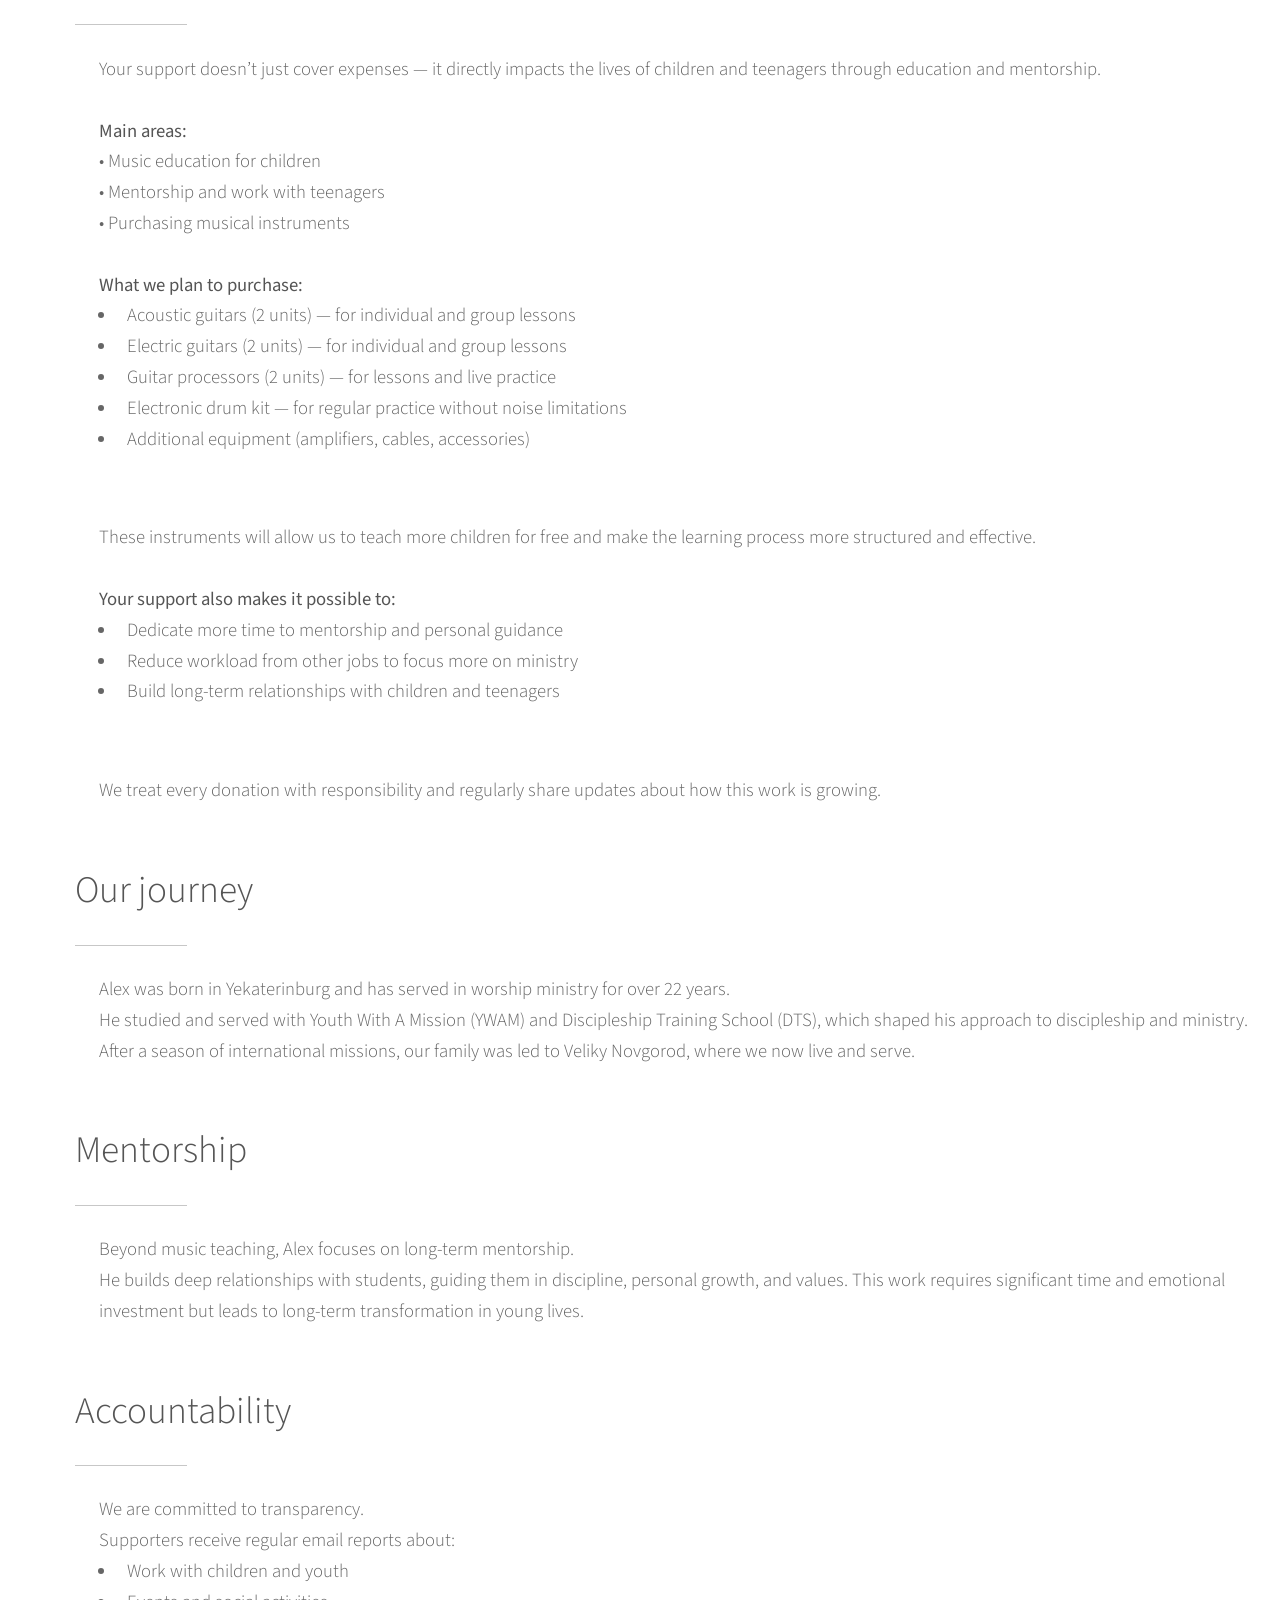
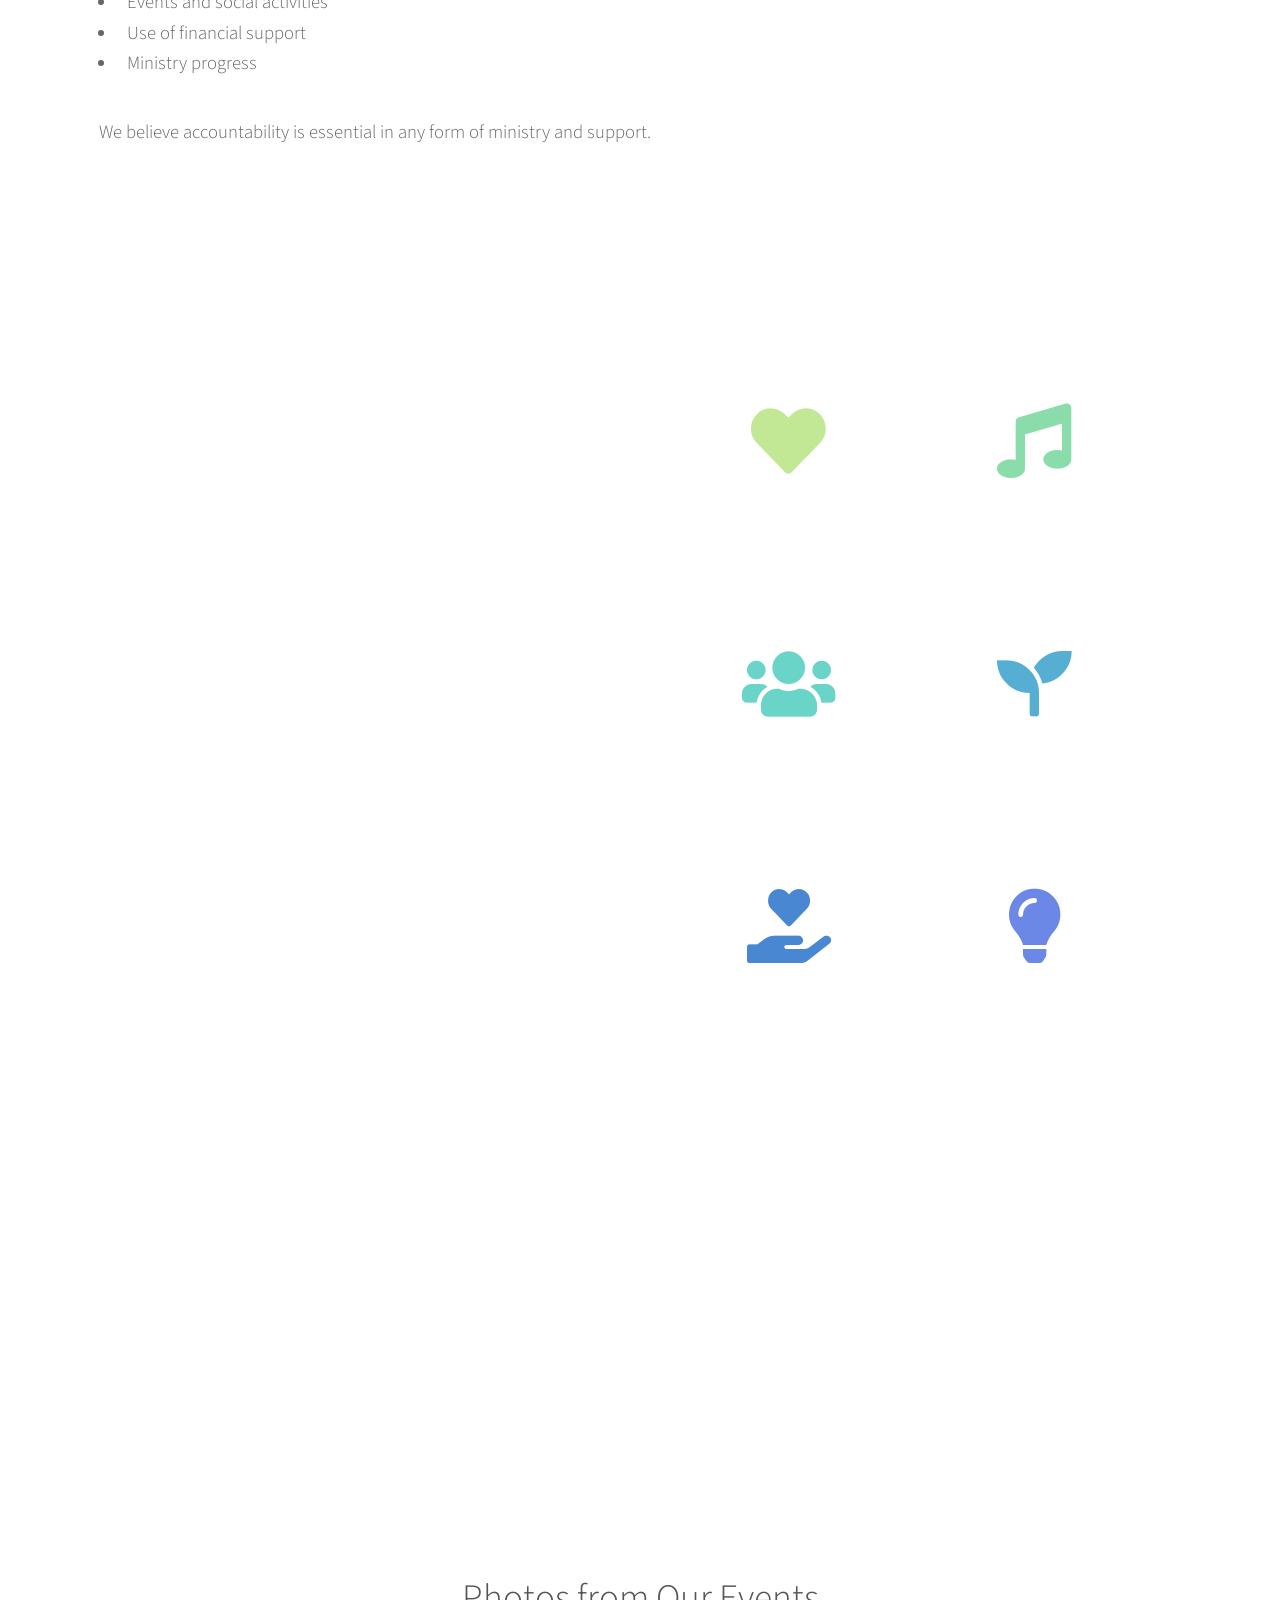
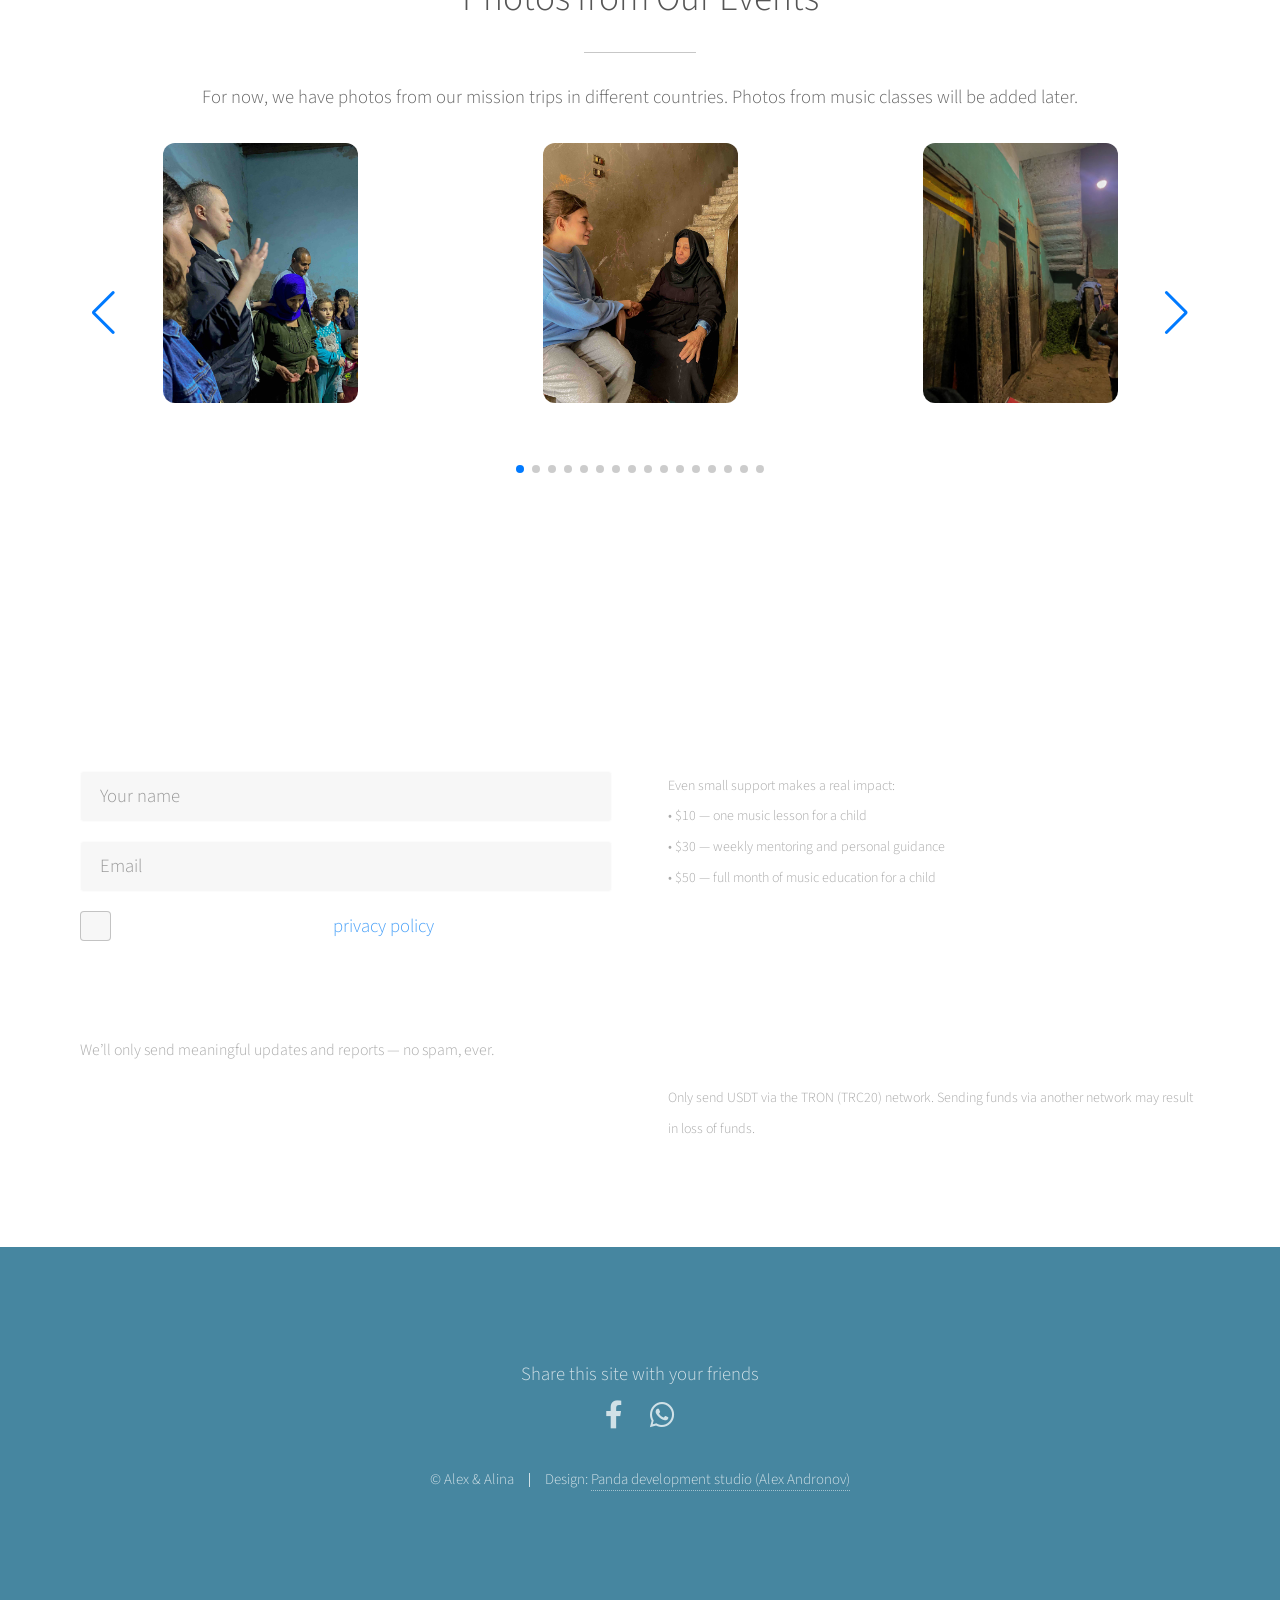
==== commit 127d851b: "download_28_04_2026_1" ====
--- a/index.html
+++ b/index.html
@@ -93,7 +93,7 @@
   <div style="width: 100%;" class="container main_div_1">
     <div class="row gtr-150">
 
-      <!-- 🔹 БЛОК 1: КТО МЫ СЕЙЧАС -->
+      <!-- БЛОК 1: КТО МЫ СЕЙЧАС -->
       <div class="learning_dts col-6 col-12-medium">
         <header class="major">
           <h2>We are Alex and Alina Andronov</h2>
@@ -118,7 +118,7 @@
       </div>
     </div>
 
-    <!-- 🔹 БЛОК 2: СЛУЖЕНИЕ -->
+    <!-- БЛОК 2: СЛУЖЕНИЕ -->
    <div style="margin-top: 0; margin-bottom: 60px;" class="learning_dts_2 col-6 col-12-medium section_show_more">
 
   <header class="major">
@@ -153,7 +153,7 @@
 
 </div>
 
-    <!-- 🔹 БЛОК 3: ДЕТИ И СОЦИАЛЬНАЯ РАБОТА -->
+    <!-- БЛОК 3: ДЕТИ И СОЦИАЛЬНАЯ РАБОТА -->
   <div style="margin-top: 0; margin-bottom: 60px;" class="learning_dts_2 col-6 col-12-medium section_show_more">
 
   <header class="major">
@@ -192,7 +192,7 @@
 
 </div>
 
-    <!-- 🔹 БЛОК 4: ПОЧЕМУ НУЖНА ПОДДЕРЖКА -->
+    <!-- БЛОК 4: ПОЧЕМУ НУЖНА ПОДДЕРЖКА -->
     <div style="margin-top: 0; margin-bottom: 60px;" class="learning_dts_2 col-6 col-12-medium section_show_more">
 
       <header class="major">
@@ -228,7 +228,64 @@
 
     </div>
 
-    <!-- 🔹 БЛОК 5: ПУТЬ -->
+      <!-- BLOCK: HOW SUPPORT IS USED -->
+<div style="margin-top: 0; margin-bottom: 60px;" class="learning_dts_2 col-6 col-12-medium section_show_more">
+
+  <header class="major">
+    <h2>How Your Support Is Used</h2>
+  </header>
+
+  <div style="padding: 0 24px;">
+
+    Your support doesn’t just cover expenses — it directly impacts the lives of children and teenagers through education and mentorship.
+
+    <br><br>
+
+    <strong>Main areas:</strong><br>
+    • Music education for children<br>
+    • Mentorship and work with teenagers<br>
+    • Purchasing musical instruments
+
+    <div class="hide_content">
+
+      <br>
+
+      <strong>What we plan to purchase:</strong>
+      <ul>
+        <li>Acoustic guitars (2 units) — for individual and group lessons</li>
+        <li>Electric guitars (2 units) — for individual and group lessons</li>
+        <li>Guitar processors (2 units) — for lessons and live practice</li>
+        <li>Electronic drum kit — for regular practice without noise limitations</li>
+        <li>Additional equipment (amplifiers, cables, accessories)</li>
+      </ul>
+
+      <br>
+
+      These instruments will allow us to teach more children for free and make the learning process more structured and effective.
+
+      <br><br>
+
+      <strong>Your support also makes it possible to:</strong>
+      <ul>
+        <li>Dedicate more time to mentorship and personal guidance</li>
+        <li>Reduce workload from other jobs to focus more on ministry</li>
+        <li>Build long-term relationships with children and teenagers</li>
+      </ul>
+
+      <br>
+
+      We treat every donation with responsibility and regularly share updates about how this work is growing.
+
+    </div>
+
+  </div>
+
+</div>
+
+
+
+
+    <!-- БЛОК 5: ПУТЬ -->
     <div style="margin-top: 0; margin-bottom: 60px;" class="learning_dts_2 col-6 col-12-medium section_show_more">
 
       <header class="major">
@@ -247,7 +304,7 @@
 
     </div>
 
-    <!-- 🔹 БЛОК 6: НАСТАВНИЧЕСТВО -->
+    <!-- БЛОК 6: НАСТАВНИЧЕСТВО -->
     <div style="margin-top: 0; margin-bottom: 60px;" class="learning_dts_2 col-6 col-12-medium section_show_more">
 
       <header class="major">
@@ -266,7 +323,7 @@
 
     </div>
 
-    <!-- 🔹 БЛОК 7: ПОДОТЧЕТНОСТЬ -->
+    <!-- БЛОК 7: ПОДОТЧЕТНОСТЬ -->
     <div style="margin-top: 0; margin-bottom: 60px;" class="learning_dts_2 col-6 col-12-medium section_show_more">
 
       <header class="major">
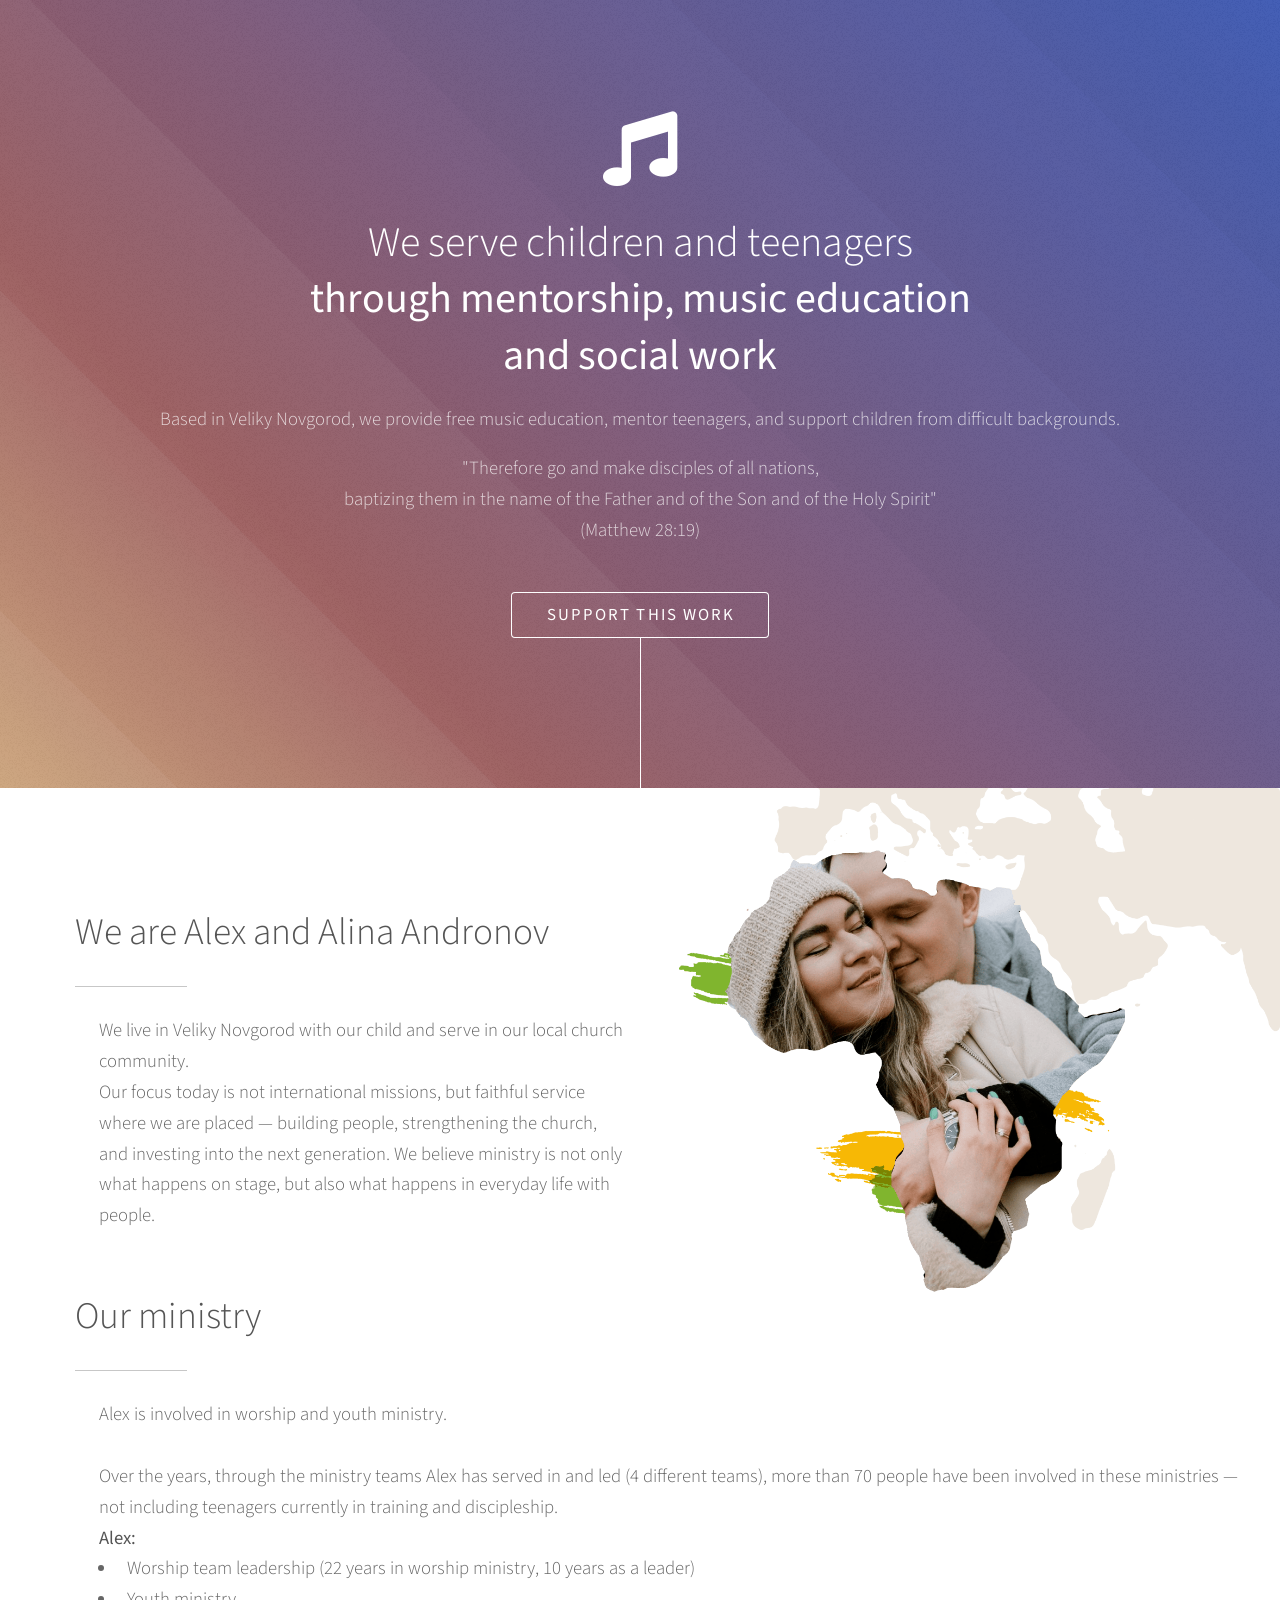
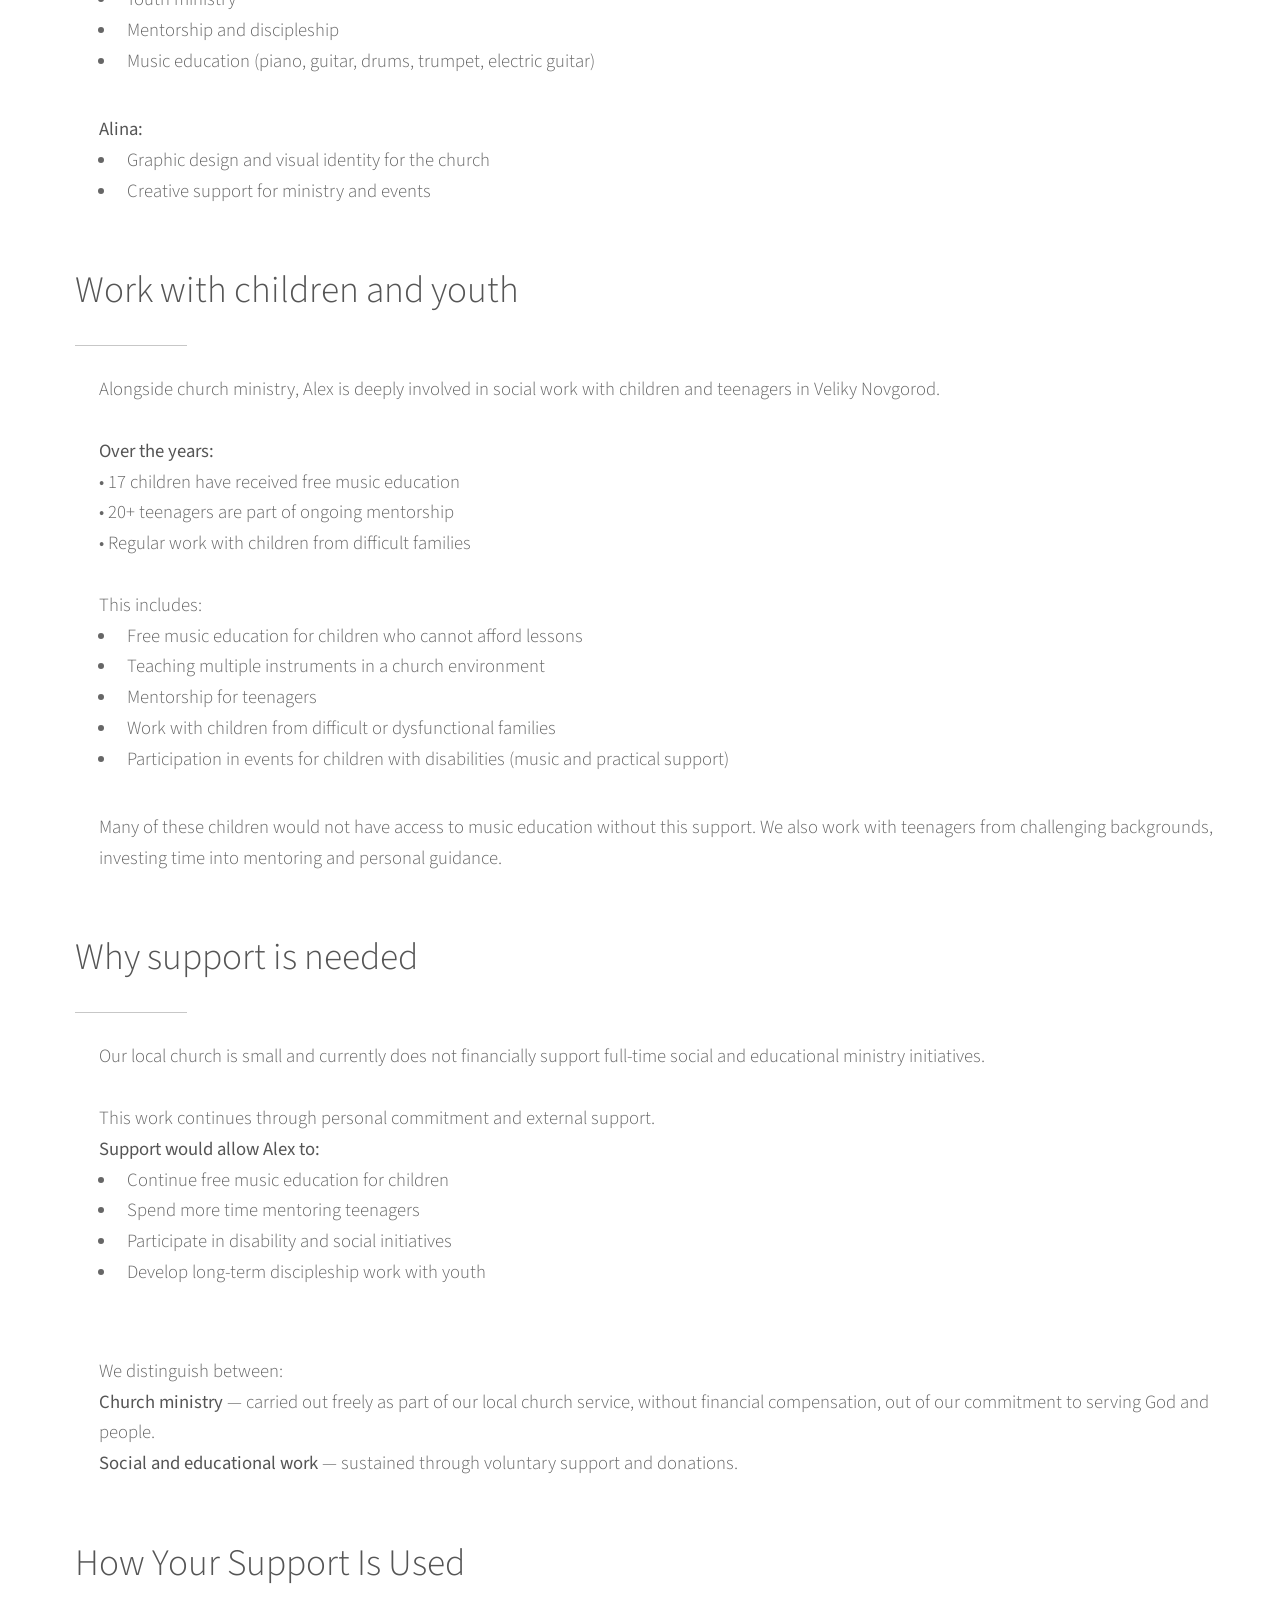
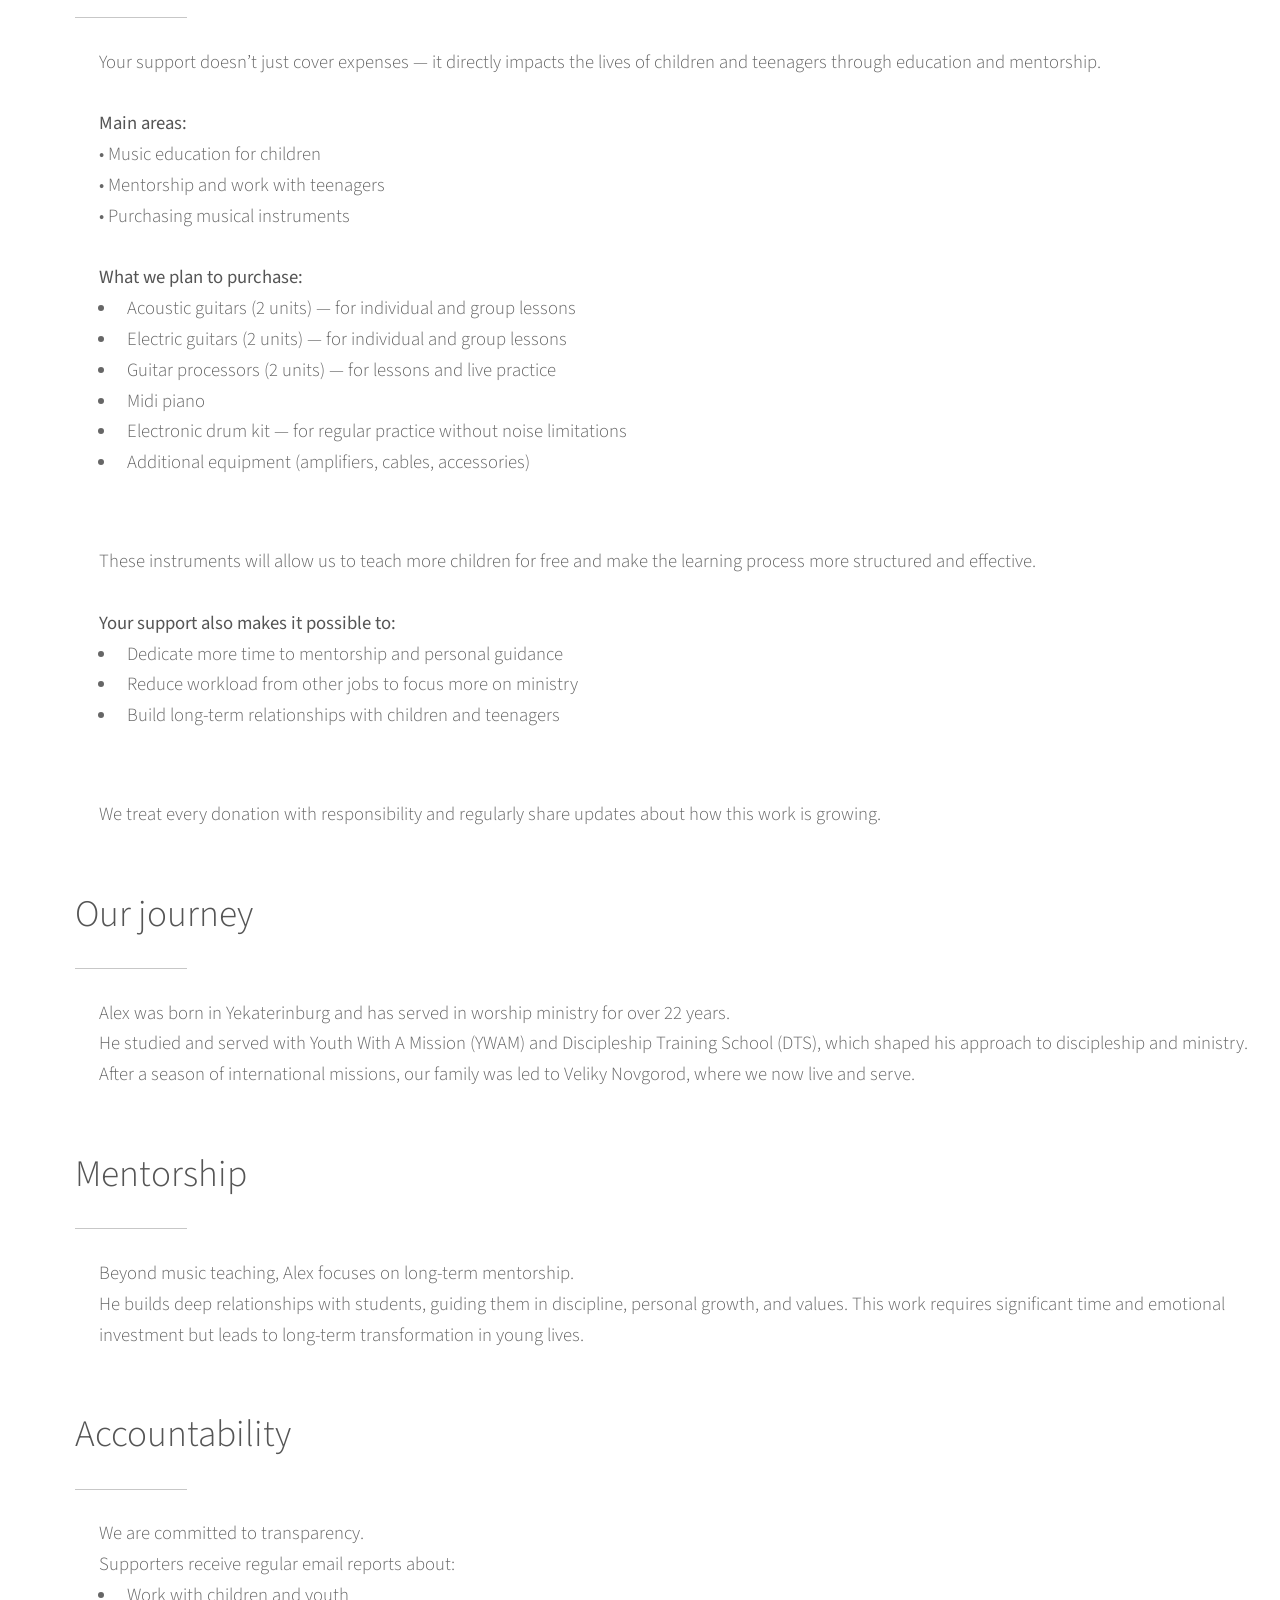
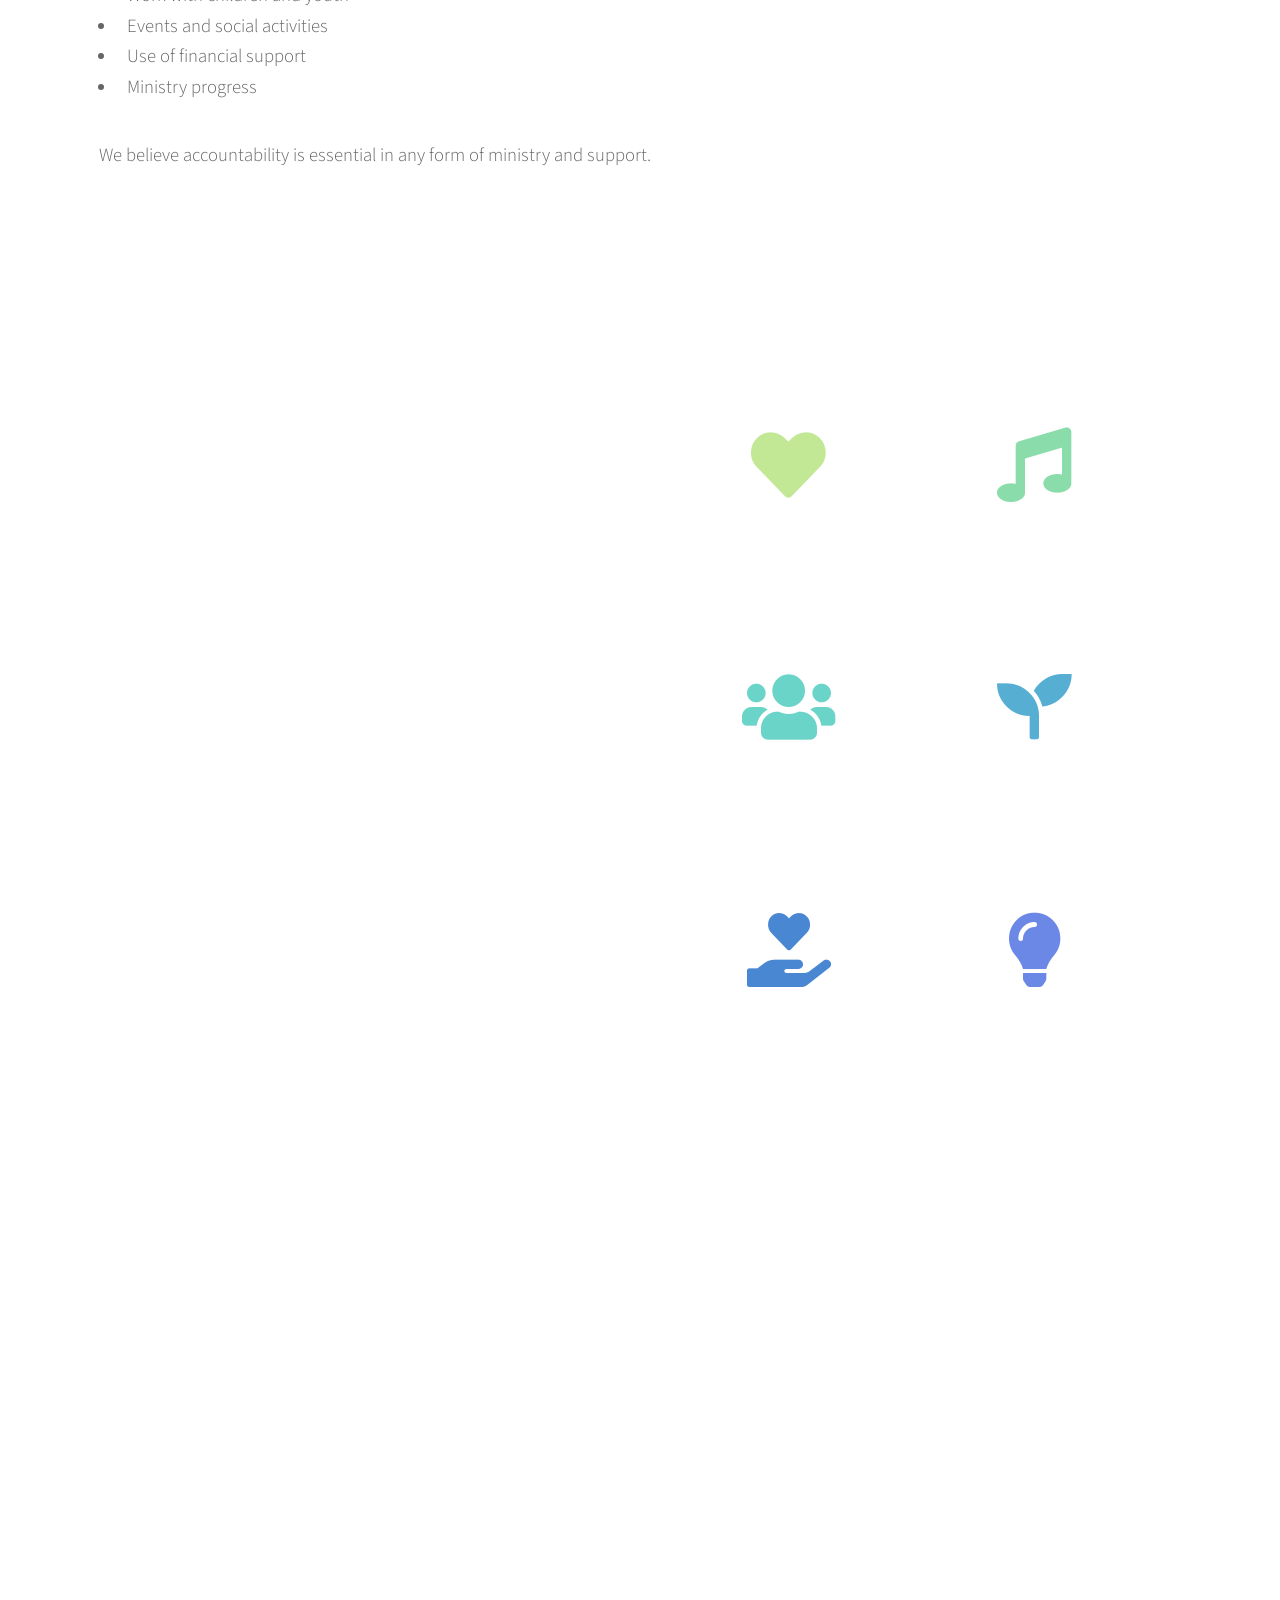
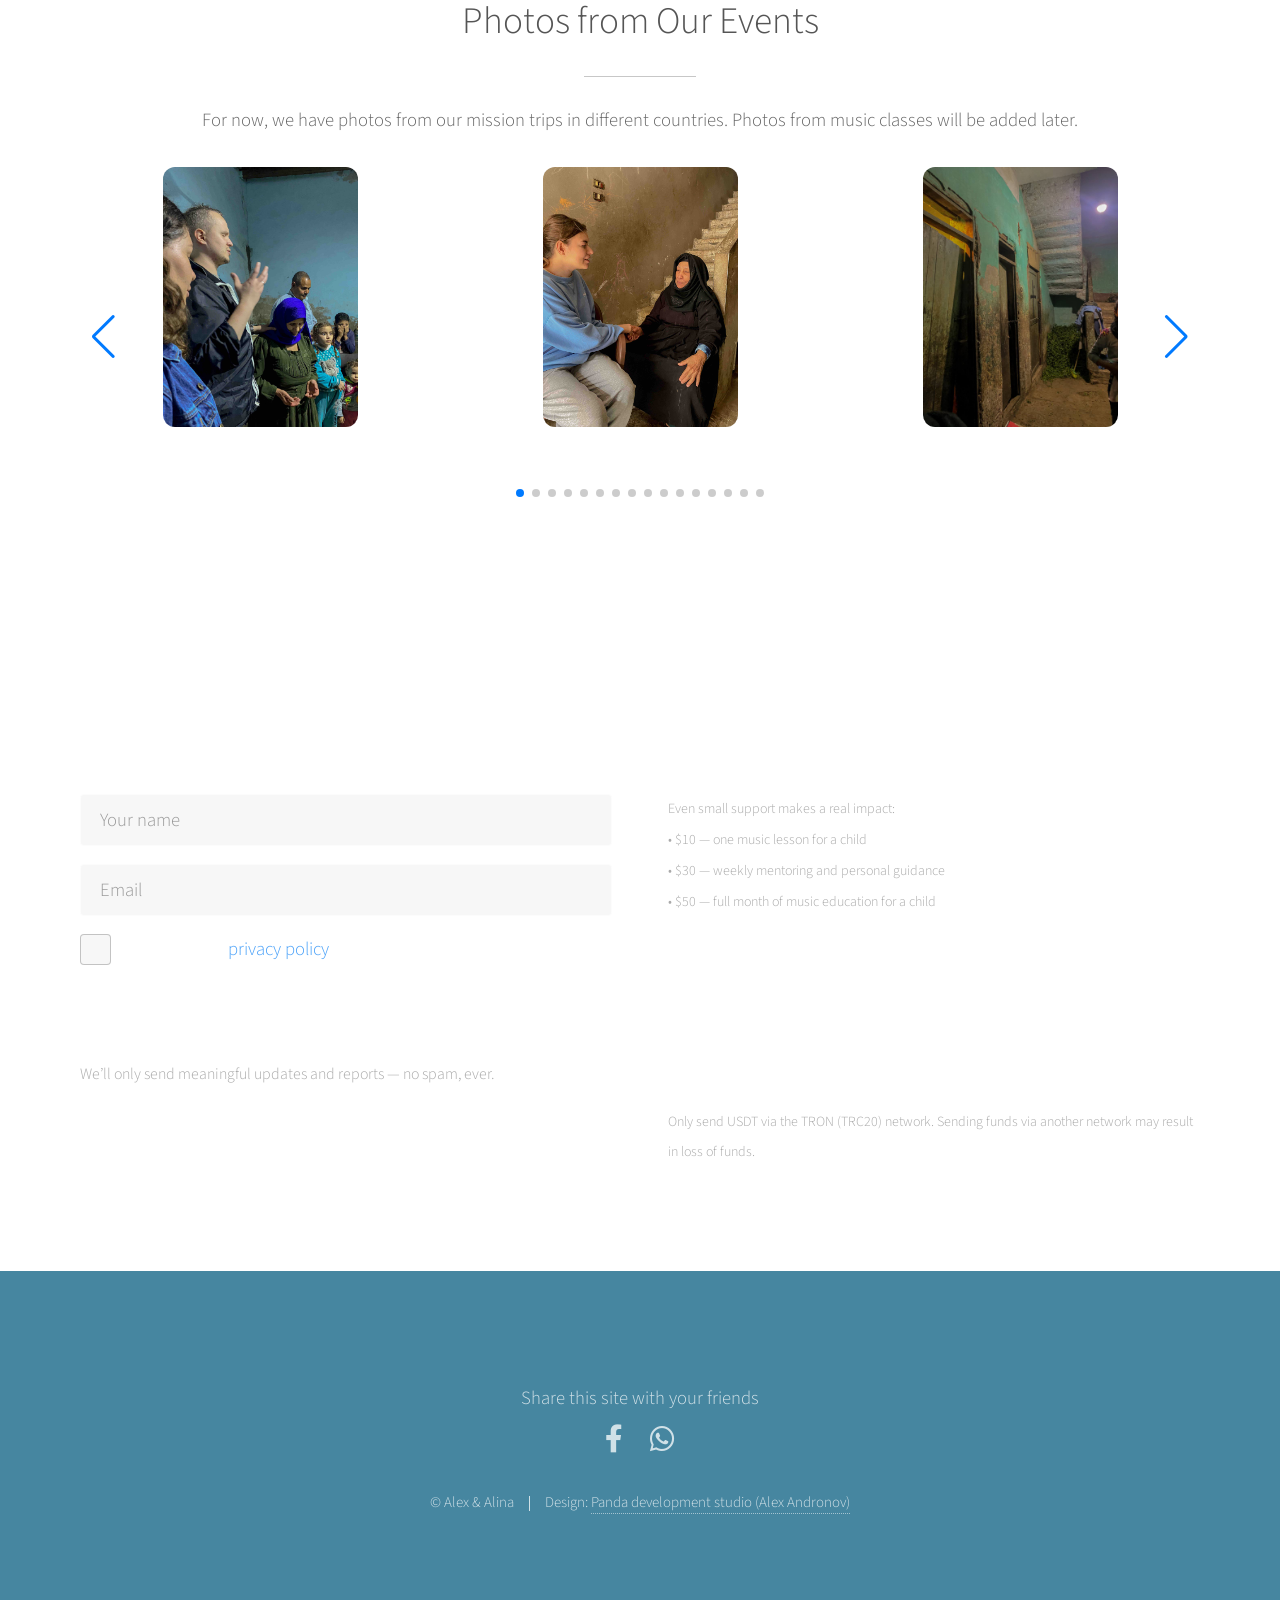
==== commit 458e210d: "donwload_1_05_2026_1" ====
--- a/index.html
+++ b/index.html
@@ -79,9 +79,22 @@
 		<!-- Header -->
 			<section id="header">
 				<div class="inner">
-					<span class="icon solid major far fa-heart"></span>
-					<h1>Hi! <br>We are Alex and Alina Andronov. <br style="display: block;"><stong>We serve children and youth through <br> mentorship, music education, and community work.</stong></h1>
-					<p>"Therefore go and make disciples of all nations,<br> baptizing them in the name of the Father and of the Son and of the Holy Spirit" <br>(Matthew 28:19)</p>
+					<span class="icon solid major fa-music"></span>
+					<h1>
+      We serve children and teenagers <br>
+      <strong>through mentorship, music education <br> and social work</strong>
+    </h1>
+
+    <p>
+      Based in Veliky Novgorod, we provide free music education, 
+      mentor teenagers, and support children from difficult backgrounds.
+    </p>
+
+    <p>
+      "Therefore go and make disciples of all nations,<br> 
+      baptizing them in the name of the Father and of the Son and of the Holy Spirit"<br>
+      (Matthew 28:19)
+    </p>
 					<ul class="actions special">
 						<li><a href="#four" class="button">Support this work</a></li>
 					</ul>
@@ -130,7 +143,7 @@
 
     <br><br>
 
-    Over the years, through the ministry teams Alex has served in and led (4 different teams), more than 40 people have been involved in these ministries — not including teenagers currently in training and discipleship.
+    Over the years, through the ministry teams Alex has served in and led (4 different teams), more than 70 people have been involved in these ministries — not including teenagers currently in training and discipleship.
 
     <div class="hide_content">
 
@@ -255,6 +268,7 @@
         <li>Acoustic guitars (2 units) — for individual and group lessons</li>
         <li>Electric guitars (2 units) — for individual and group lessons</li>
         <li>Guitar processors (2 units) — for lessons and live practice</li>
+        <li>Midi piano</li>
         <li>Electronic drum kit — for regular practice without noise limitations</li>
         <li>Additional equipment (amplifiers, cables, accessories)</li>
       </ul>
@@ -641,7 +655,7 @@
 							<div class="col-12">
 								<input type="checkbox" id="consent" required>
 								<label style="color: white;" for="consent">
-									I agree to the privacy policy
+									I agree to the
 									<a href="privacy-policy.html" style="color:#4CA2F8;">
 										privacy policy
 									</a>
